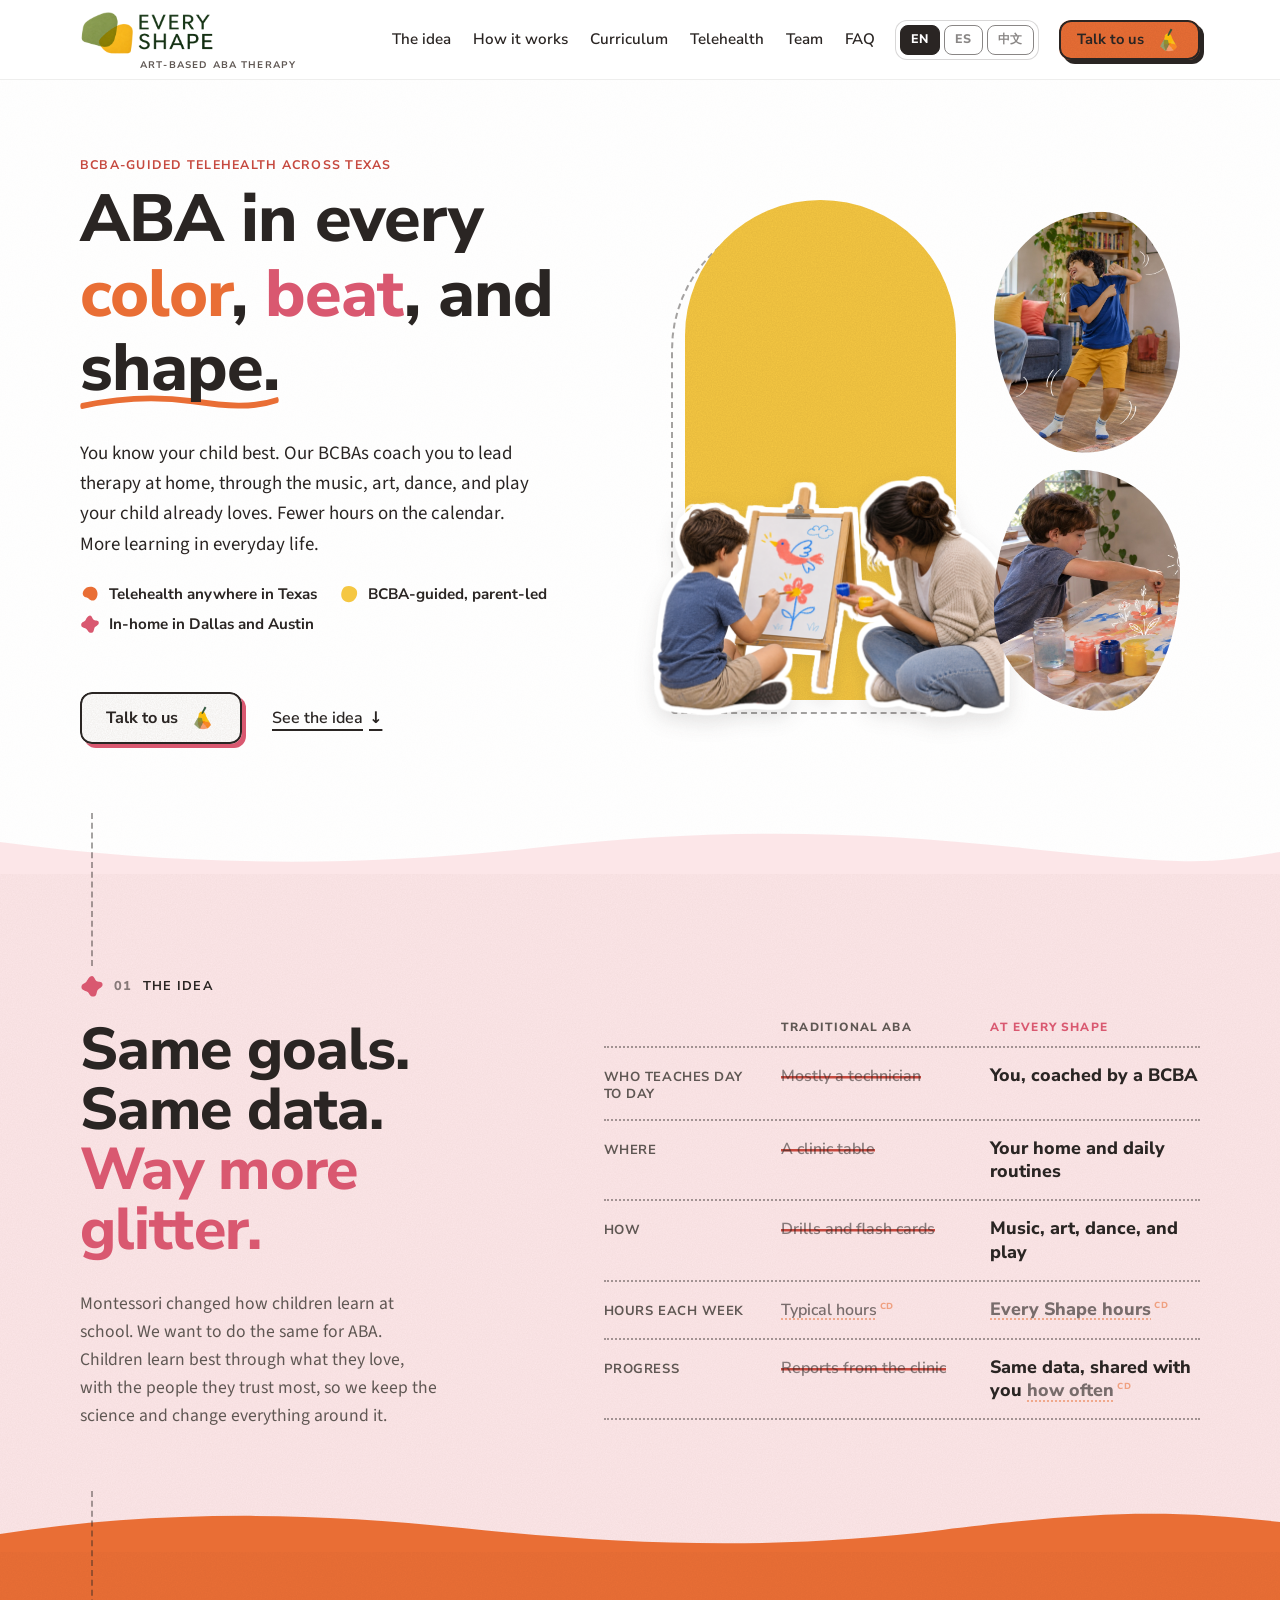
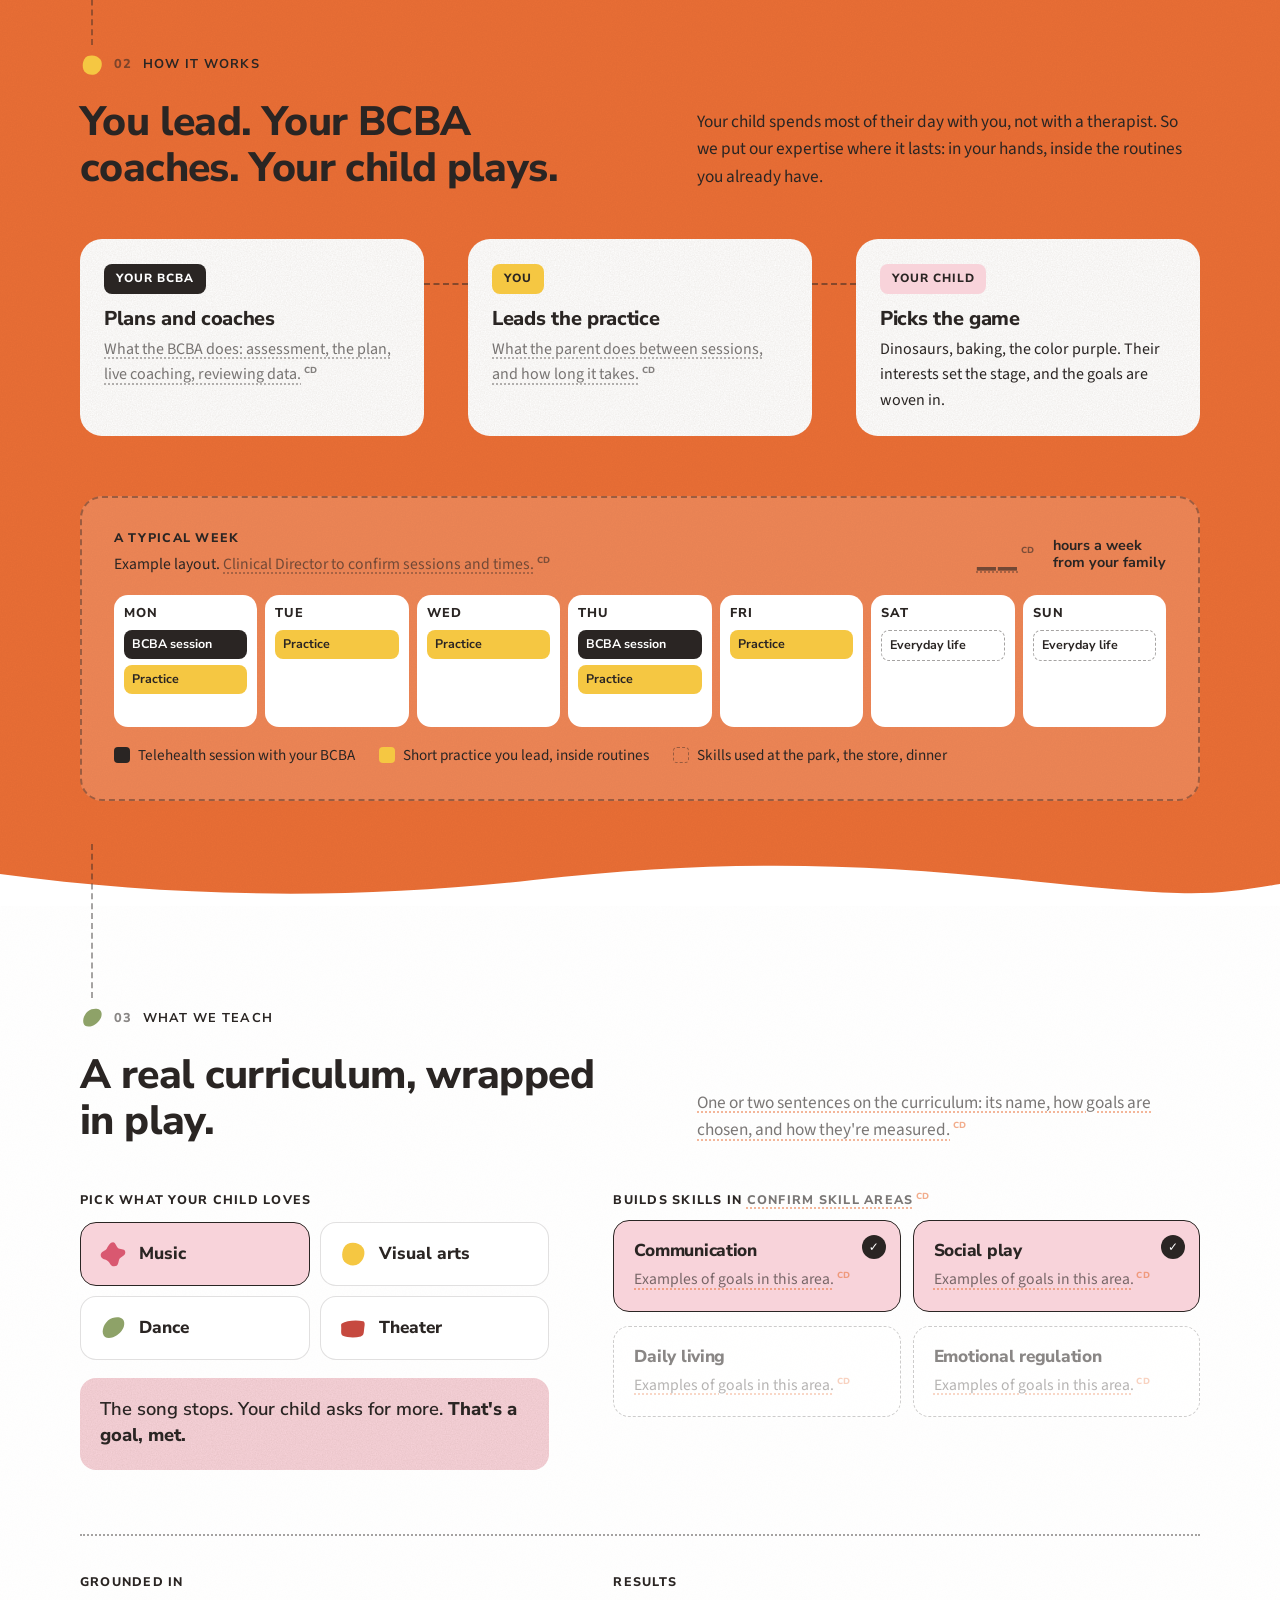
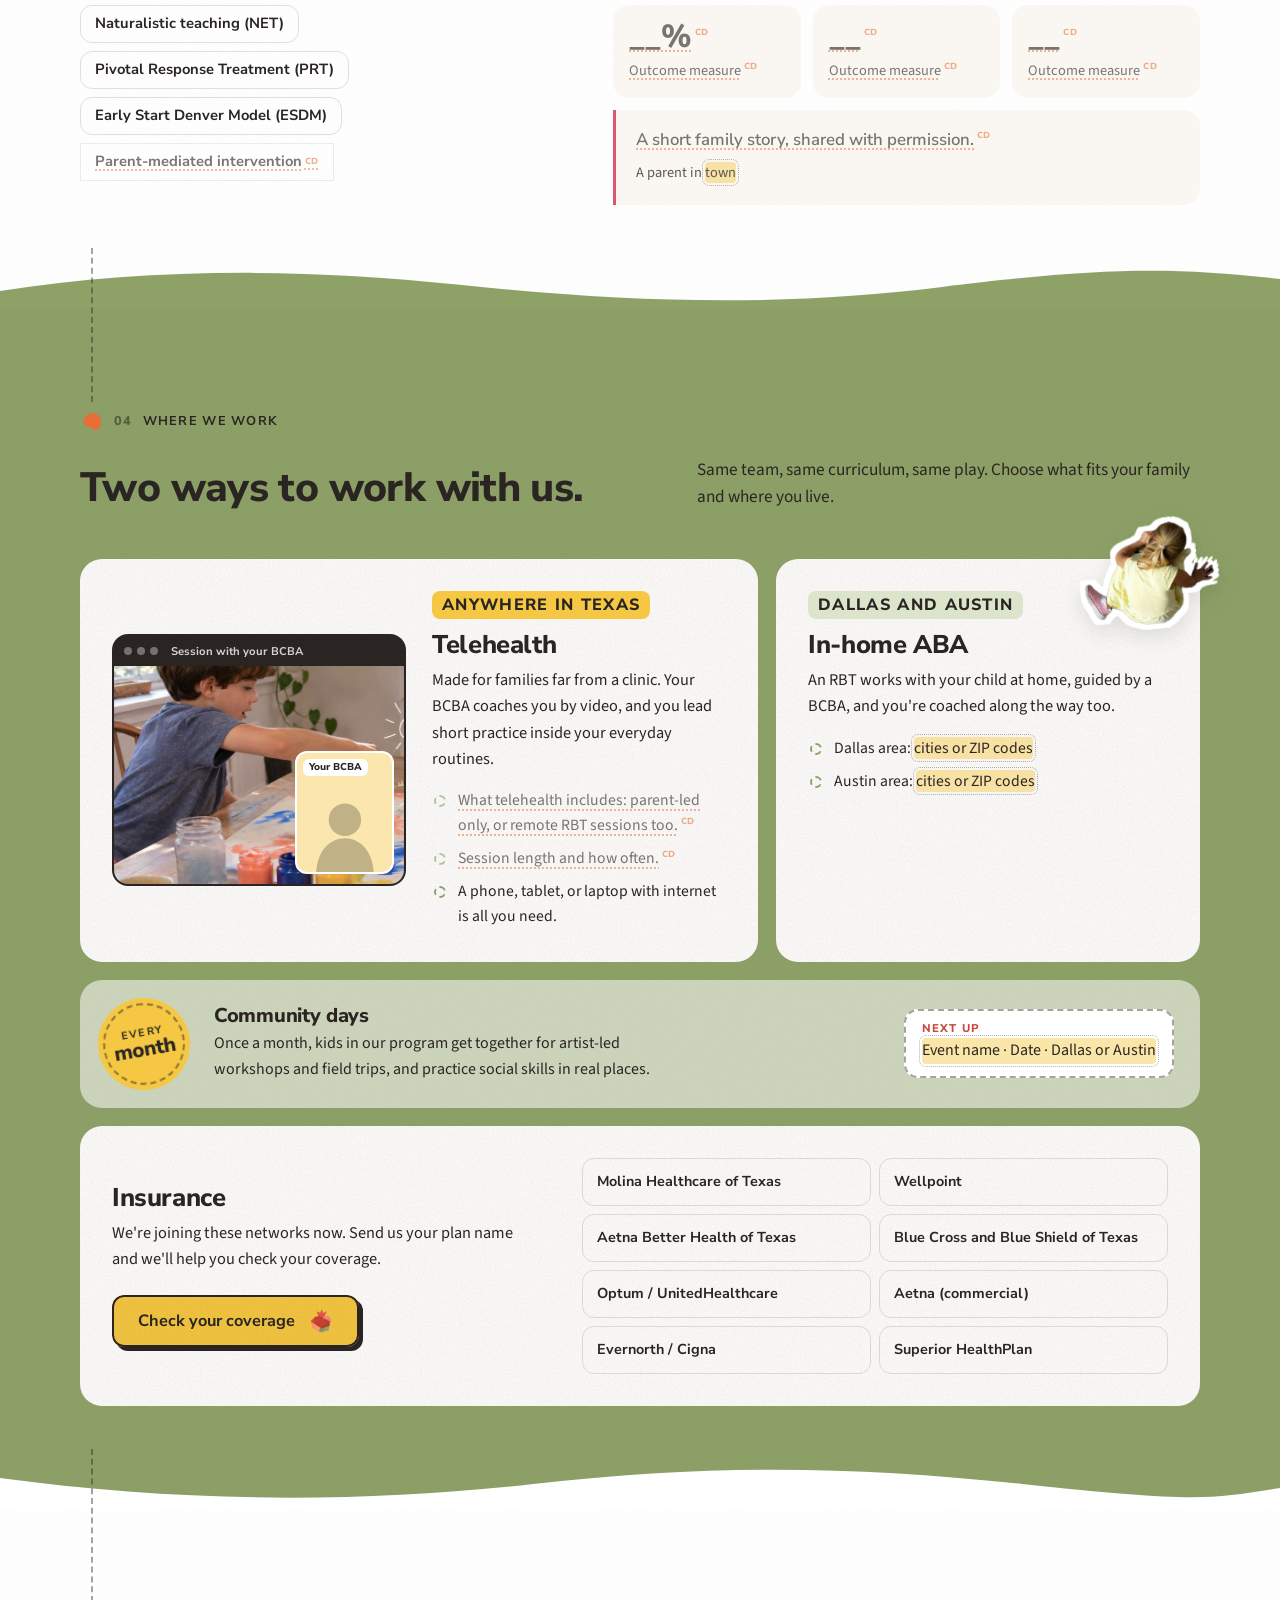
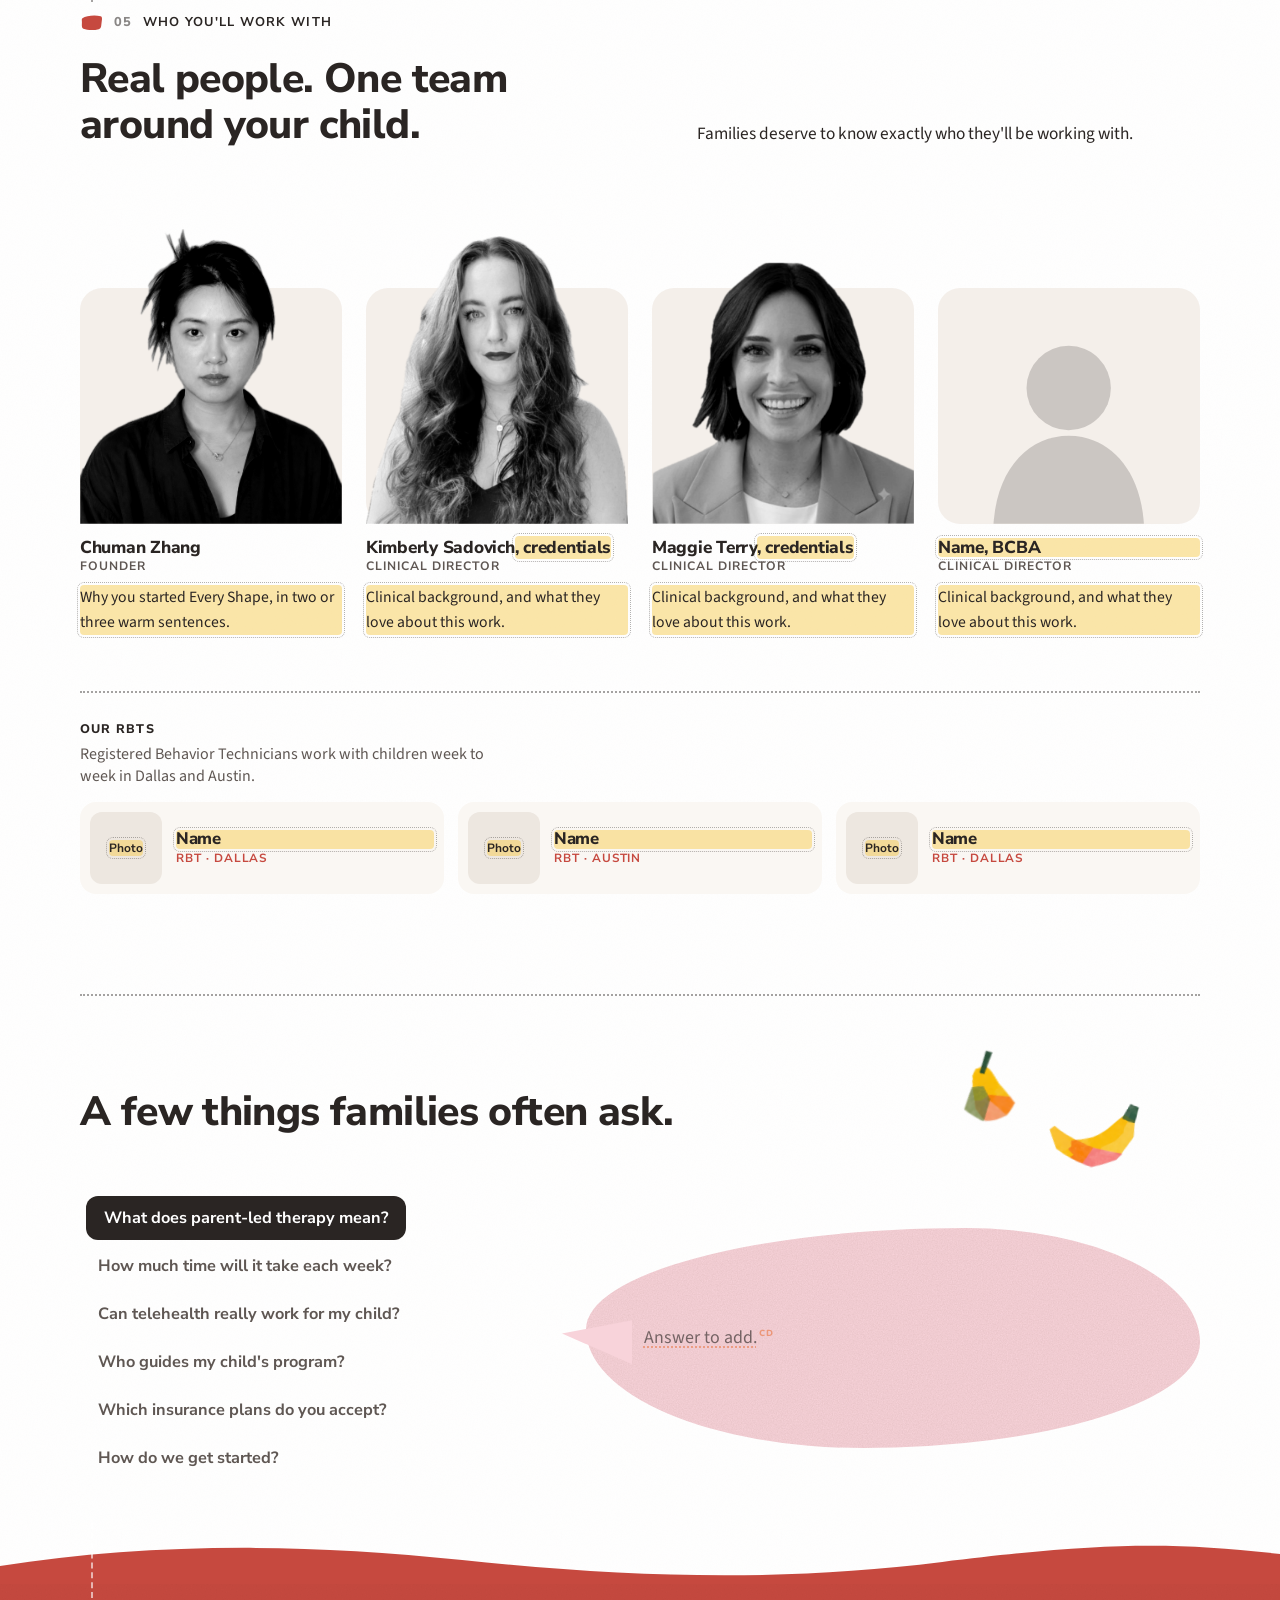
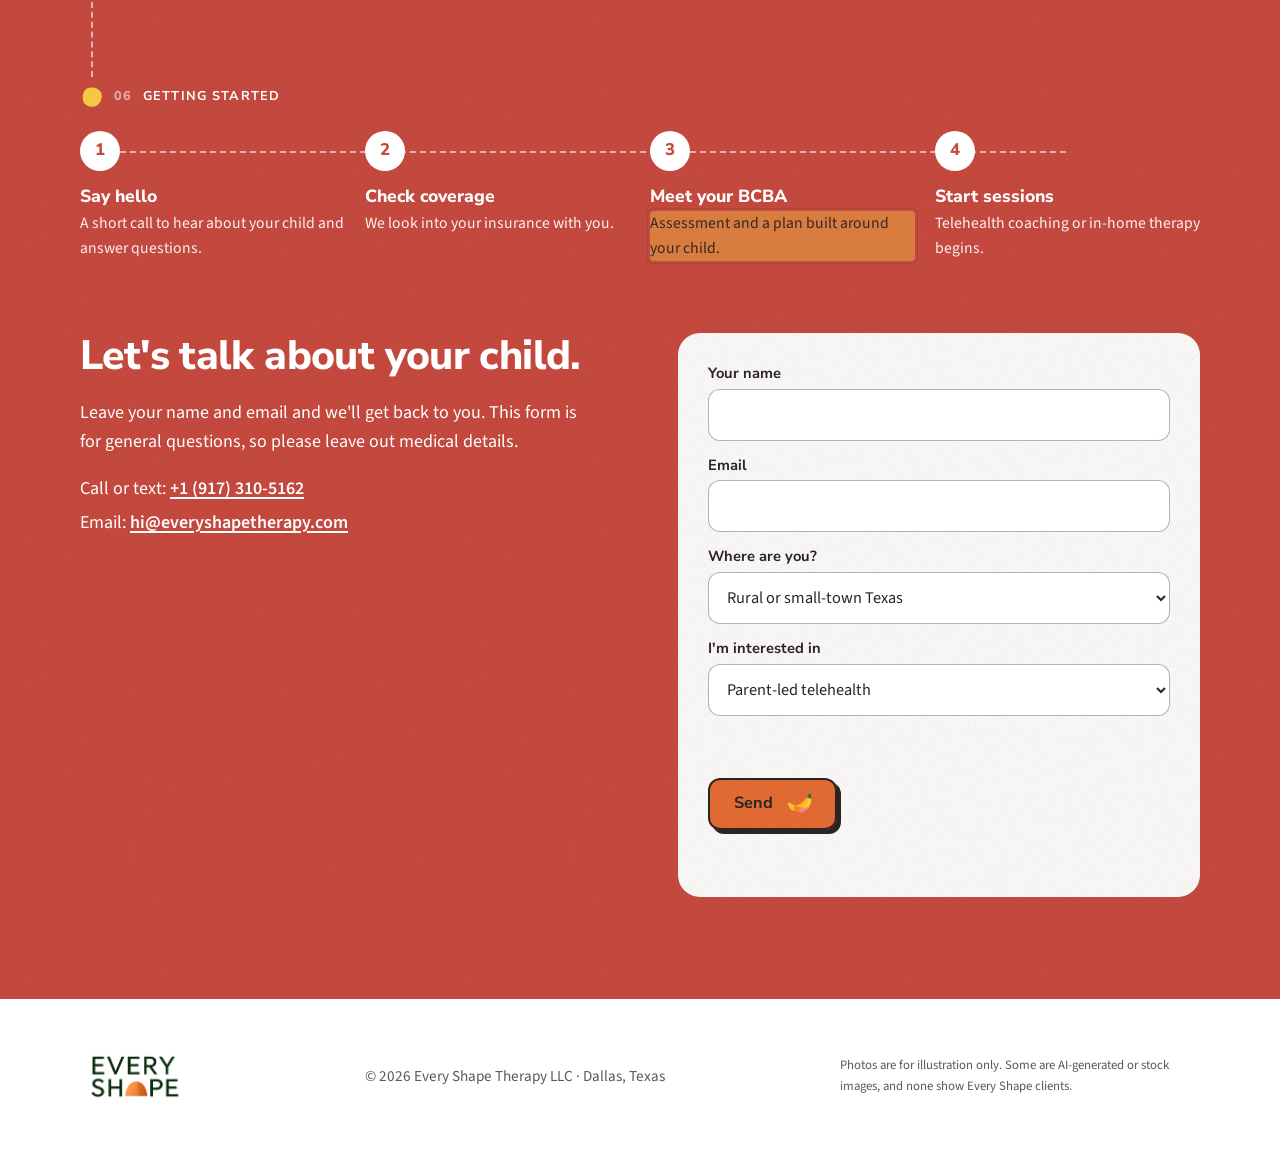
==== index.html @ 61e0f4dc "v1: cursor link and click states built from the brand shape Co-Authored-By: Claude Opus 5.5 <noreply" ====
<!doctype html>
<html lang="en">
<head>
  <meta charset="utf-8">
  <meta name="viewport" content="width=device-width, initial-scale=1">
  <title>Every Shape Therapy | Parent-led, BCBA-guided ABA across Texas</title>
  <meta name="description" content="Art-based ABA across Texas. BCBA-guided, parent-led telehealth for rural families, and in-home therapy in Dallas and Austin, taught through music, art, dance, and play.">
  <link rel="icon" type="image/png" href="assets/img/favicon-1.png">
  <link rel="preconnect" href="https://fonts.googleapis.com">
  <link rel="preconnect" href="https://fonts.gstatic.com" crossorigin>
  <link href="https://fonts.googleapis.com/css2?family=Nunito+Sans:opsz,wght@6..12,400;6..12,600;6..12,700;6..12,800&family=Source+Sans+3:wght@400;600&display=swap" rel="stylesheet">
  <link rel="stylesheet" href="assets/motion.css?v=7">
  <link rel="stylesheet" href="styles.css?v=40">
</head>
<body>

<!-- ============================================================
     HOW TO EDIT
     - Text: change the words between the tags. Keep the tags.
     - class="todo"      = yellow highlight: text you still need to write.
     - class="todo cd"   = clinical wording for the Clinical Director.
       It shows a small "CD" tag on the site. Replace the text and
       delete the class when the wording is final.
     - The page tells one story, top to bottom. Each section starts
       with a numbered "stop" joined to the last one by a dotted line.
     ============================================================ -->

<header class="site-header">
  <a class="brand" href="#top" aria-label="Every Shape Therapy home" data-i18n-label>
    <img src="assets/img/logo-primary-tight.png" alt="Every Shape" width="820" height="270">
    <span class="brand__tag">Art-based ABA Therapy</span>
  </a>
  <nav class="site-nav" aria-label="Main" data-i18n-label>
    <a href="#idea">The idea</a>
    <a href="#how">How it works</a>
    <a href="#curriculum">Curriculum</a>
    <a href="#services">Telehealth</a>
    <a href="#team">Team</a>
    <a href="#faq">FAQ</a>
  </nav>
  <div class="lang" role="group" aria-label="Language"><button type="button" data-lang="en" aria-pressed="true">EN</button><button type="button" data-lang="es" aria-pressed="false">ES</button><button type="button" data-lang="zh" aria-pressed="false" lang="zh-Hans">中文</button></div>
  <a class="paper-btn paper-btn--small" href="#contact" data-cta="fruit"><span>Talk to us</span></a>
</header>

<main id="top">

  <!-- ===== HERO (white) ===== -->
  <section class="sheet sheet--white hero">
    <div class="wrap hero__grid">
      <div class="hero__text">
        <p class="eyebrow">BCBA-guided telehealth across Texas</p>
        <h1>ABA in every <span class="c-orange">color</span>, <span class="c-pink">beat</span>, and <span class="hl">shape.</span></h1>
        <p class="lead">You know your child best. Our BCBAs coach you to lead therapy at home, through the music, art, dance, and play your child already loves. Fewer hours on the calendar. More learning in everyday life.</p>
        <ul class="badges">
          <li><img class="shp" src="assets/img/shapes/orange.svg?v=4" alt="" aria-hidden="true"><span>Telehealth anywhere in Texas</span></li>
          <li><img class="shp" src="assets/img/shapes/yellow.svg?v=4" alt="" aria-hidden="true"><span>BCBA-guided, parent-led</span></li>
          <li><img class="shp" src="assets/img/shapes/pink.svg?v=4" alt="" aria-hidden="true"><span>In-home in Dallas and Austin</span></li>
        </ul>
        <div class="btn-row">
          <a class="paper-btn" href="#contact" data-cta="wave"><span>Talk to us</span></a>
          <a class="text-btn" href="#idea"><span>See the idea</span> <span aria-hidden="true">↓</span></a>
        </div>
      </div>

      <div class="hero__photos">
        <figure class="frame frame--arch frame--pop">
          <img class="sticker hero__easel" src="assets/img/cutouts/easel-rbt.png" alt="A child painting at an easel while a therapist holds the paint pots">
        </figure>
        <figure class="frame frame--pill frame--blush">
          <img src="assets/img/photos/dance-home.jpg" alt="A child dancing in the living room">
        </figure>
        <figure class="frame frame--pill frame--orange">
          <img src="assets/img/photos/painting-table.jpg" alt="A child painting at the kitchen table">
        </figure>
        <span class="hero__dash" aria-hidden="true"></span>
      </div>
    </div>
  </section>

  <!-- ===== 01 THE IDEA (blush) ===== -->
  <section class="sheet sheet--blush" id="idea">
    <div class="wrap">
      <p class="stop" data-reveal><img class="shp" src="assets/img/shapes/pink.svg?v=4" alt="" aria-hidden="true"><b>01</b> The idea</p>
      <div class="idea">
        <div class="idea__text">
          <h2 class="glitter">Same goals.<br>Same data.<br><span>Way more glitter.</span></h2>
          <p class="idea__lead">Montessori changed how children learn at school. We want to do the same for ABA. Children learn best through what they love, with the people they trust most, so we keep the science and change everything around it.</p>
        </div>

        <div class="compare" role="table" aria-label="How Every Shape compares with traditional ABA" data-i18n-label>
          <div class="compare__head" role="row">
            <span role="columnheader"></span>
            <span role="columnheader">Traditional ABA</span>
            <span role="columnheader">At Every Shape</span>
          </div>
          <div class="compare__row" role="row" data-reveal>
            <span role="rowheader">Who teaches day to day</span>
            <s role="cell">Mostly a technician</s>
            <strong role="cell">You, coached by a BCBA</strong>
          </div>
          <div class="compare__row" role="row" data-reveal>
            <span role="rowheader">Where</span>
            <s role="cell">A clinic table</s>
            <strong role="cell">Your home and daily routines</strong>
          </div>
          <div class="compare__row" role="row" data-reveal>
            <span role="rowheader">How</span>
            <s role="cell">Drills and flash cards</s>
            <strong role="cell">Music, art, dance, and play</strong>
          </div>
          <div class="compare__row" role="row" data-reveal>
            <span role="rowheader">Hours each week</span>
            <s role="cell" class="todo cd">Typical hours</s>
            <strong role="cell" class="todo cd">Every Shape hours</strong>
          </div>
          <div class="compare__row" role="row" data-reveal>
            <span role="rowheader">Progress</span>
            <s role="cell">Reports from the clinic</s>
            <strong role="cell">Same data, shared with you <span class="todo cd">how often</span></strong>
          </div>
        </div>
      </div>
    </div>
  </section>

  <!-- ===== 02 HOW IT WORKS (orange) ===== -->
  <section class="sheet sheet--orange" id="how">
    <div class="wrap">
      <p class="stop" data-reveal><img class="shp" src="assets/img/shapes/yellow.svg?v=4" alt="" aria-hidden="true"><b>02</b> How it works</p>
      <div class="head2">
        <h2>You lead. Your BCBA coaches. Your child plays.</h2>
        <p>Your child spends most of their day with you, not with a therapist. So we put our expertise where it lasts: in your hands, inside the routines you already have.</p>
      </div>

      <ol class="roles">
        <li class="role" data-reveal="1">
          <span class="role__who">Your BCBA</span>
          <h3>Plans and coaches</h3>
          <p class="todo cd">What the BCBA does: assessment, the plan, live coaching, reviewing data.</p>
        </li>
        <li class="role" data-reveal="2">
          <span class="role__who">You</span>
          <h3>Leads the practice</h3>
          <p class="todo cd">What the parent does between sessions, and how long it takes.</p>
        </li>
        <li class="role" data-reveal="3">
          <span class="role__who">Your child</span>
          <h3>Picks the game</h3>
          <p>Dinosaurs, baking, the color purple. Their interests set the stage, and the goals are woven in.</p>
        </li>
      </ol>

      <div class="week" data-reveal>
        <div class="week__head">
          <div>
            <p class="sub">A typical week</p>
            <p class="week__note">Example layout. <span class="todo cd">Clinical Director to confirm sessions and times.</span></p>
          </div>
          <div class="week__hours">
            <span class="week__num todo cd">__</span>
            <span>hours a week<br>from your family</span>
          </div>
        </div>
        <div class="week__days">
          <div class="day"><b>Mon</b><span class="slot slot--bcba">BCBA session</span><span class="slot slot--you">Practice</span></div>
          <div class="day"><b>Tue</b><span class="slot slot--you">Practice</span></div>
          <div class="day"><b>Wed</b><span class="slot slot--you">Practice</span></div>
          <div class="day"><b>Thu</b><span class="slot slot--bcba">BCBA session</span><span class="slot slot--you">Practice</span></div>
          <div class="day"><b>Fri</b><span class="slot slot--you">Practice</span></div>
          <div class="day"><b>Sat</b><span class="slot slot--life">Everyday life</span></div>
          <div class="day"><b>Sun</b><span class="slot slot--life">Everyday life</span></div>
        </div>
        <ul class="week__key">
          <li><i class="slot--bcba"></i>Telehealth session with your BCBA</li>
          <li><i class="slot--you"></i>Short practice you lead, inside routines</li>
          <li><i class="slot--life"></i>Skills used at the park, the store, dinner</li>
        </ul>
      </div>
    </div>
  </section>

  <!-- ===== 03 CURRICULUM (white) ===== -->
  <section class="sheet sheet--white" id="curriculum">
    <div class="wrap">
      <p class="stop" data-reveal><img class="shp" src="assets/img/shapes/sage.svg?v=4" alt="" aria-hidden="true"><b>03</b> What we teach</p>
      <div class="head2">
        <h2>A real curriculum, wrapped in play.</h2>
        <p class="todo cd">One or two sentences on the curriculum: its name, how goals are chosen, and how they're measured.</p>
      </div>

      <div class="cur" data-ways>
        <div class="cur__ways">
          <p class="sub">Pick what your child loves</p>
          <div class="ways" role="tablist" aria-label="Ways in" data-i18n-label>
            <button class="way" role="tab" aria-selected="true" data-color="pink" data-skills="comm social">
              <img class="shp" src="assets/img/shapes/pink.svg?v=4" alt="" aria-hidden="true">Music
            </button>
            <button class="way" role="tab" aria-selected="false" data-color="yellow" data-skills="comm daily">
              <img class="shp" src="assets/img/shapes/yellow.svg?v=4" alt="" aria-hidden="true">Visual arts
            </button>
            <button class="way" role="tab" aria-selected="false" data-color="sage" data-skills="social reg">
              <img class="shp" src="assets/img/shapes/sage.svg?v=4" alt="" aria-hidden="true">Dance
            </button>
            <button class="way" role="tab" aria-selected="false" data-color="red" data-skills="comm social reg">
              <img class="shp" src="assets/img/shapes/red.svg?v=4" alt="" aria-hidden="true">Theater
            </button>
          </div>
          <div class="way__say" aria-live="polite">
            <p data-for="0">The song stops. Your child asks for more. <strong>That's a goal, met.</strong></p>
            <p data-for="1" hidden>Need the blue crayon? <strong>Ask for the blue crayon.</strong></p>
            <p data-for="2" hidden>Copy the move. <strong>Then teach it to us.</strong></p>
            <p data-for="3" hidden>The puppet is sad. <strong>What should we do?</strong></p>
          </div>
        </div>

        <div class="cur__skills">
          <p class="sub">Builds skills in <span class="todo cd">confirm skill areas</span></p>
          <ul class="skills">
            <li class="skill" data-skill="comm"><h3>Communication</h3><p class="todo cd">Examples of goals in this area.</p></li>
            <li class="skill" data-skill="social"><h3>Social play</h3><p class="todo cd">Examples of goals in this area.</p></li>
            <li class="skill" data-skill="daily"><h3>Daily living</h3><p class="todo cd">Examples of goals in this area.</p></li>
            <li class="skill" data-skill="reg"><h3>Emotional regulation</h3><p class="todo cd">Examples of goals in this area.</p></li>
          </ul>
        </div>
      </div>

      <div class="proof">
        <div class="proof__base">
          <p class="sub">Grounded in</p>
          <ul class="kw">
            <li>Naturalistic teaching (NET)</li>
            <li>Pivotal Response Treatment (PRT)</li>
            <li>Early Start Denver Model (ESDM)</li>
            <li class="todo cd">Parent-mediated intervention</li>
          </ul>
        </div>
        <div class="proof__results">
          <p class="sub">Results</p>
          <div class="stats">
            <div class="stat"><b class="todo cd">__%</b><span class="todo cd">Outcome measure</span></div>
            <div class="stat"><b class="todo cd">__</b><span class="todo cd">Outcome measure</span></div>
            <div class="stat"><b class="todo cd">__</b><span class="todo cd">Outcome measure</span></div>
          </div>
          <blockquote class="story"><p class="todo cd">A short family story, shared with permission.</p><cite>A parent in <span class="todo">town</span></cite></blockquote>
        </div>
      </div>
    </div>
  </section>

  <!-- ===== 04 TWO WAYS TO WORK WITH US (sage) ===== -->
  <section class="sheet sheet--sage" id="services">
    <div class="wrap">
      <p class="stop" data-reveal><img class="shp" src="assets/img/shapes/orange.svg?v=4" alt="" aria-hidden="true"><b>04</b> Where we work</p>
      <div class="head2">
        <h2>Two ways to work with us.</h2>
        <p>Same team, same curriculum, same play. Choose what fits your family and where you live.</p>
      </div>

      <div class="svc">
        <article class="svc__card svc__card--main" data-reveal="1">
          <div class="call" aria-hidden="true">
            <div class="call__bar"><i></i><i></i><i></i><span>Session with your BCBA</span></div>
            <div class="call__screen">
              <img src="assets/img/photos/painting-table.jpg" alt="">
              <div class="call__pip"><svg viewBox="0 0 200 220"><circle cx="100" cy="78" r="44"/><path d="M22 220c4-60 38-92 78-92s74 32 78 92z"/></svg><span>Your BCBA</span></div>
            </div>
          </div>
          <div class="svc__text">
            <p class="svc__tag">Anywhere in Texas</p>
            <h3>Telehealth</h3>
            <p>Made for families far from a clinic. Your BCBA coaches you by video, and you lead short practice inside your everyday routines.</p>
            <ul class="ticks">
              <li class="todo cd">What telehealth includes: parent-led only, or remote RBT sessions too.</li>
              <li class="todo cd">Session length and how often.</li>
              <li>A phone, tablet, or laptop with internet is all you need.</li>
            </ul>
          </div>
        </article>

        <article class="svc__card" data-reveal="2">
          <img class="sticker svc__kid" src="assets/img/cutouts/chalk-girl.png" alt="A little girl drawing with chalk on the pavement">
          <p class="svc__tag">Dallas and Austin</p>
          <h3>In-home ABA</h3>
          <p>An RBT works with your child at home, guided by a BCBA, and you're coached along the way too.</p>
          <ul class="ticks">
            <li>Dallas area: <span class="todo">cities or ZIP codes</span></li>
            <li>Austin area: <span class="todo">cities or ZIP codes</span></li>
          </ul>
        </article>
      </div>

      <div class="comm" data-reveal>
        <div class="stamp" aria-hidden="true"><span class="stamp__small">Every</span><span class="stamp__big">month</span></div>
        <div class="comm__text">
          <h3>Community days</h3>
          <p>Once a month, kids in our program get together for artist-led workshops and field trips, and practice social skills in real places.</p>
        </div>
        <p class="comm__next"><span>Next up</span><span class="todo">Event name · Date · Dallas or Austin</span></p>
      </div>

      <div class="ins" data-reveal>
        <div class="ins__text">
          <h3>Insurance</h3>
          <p>We're joining these networks now. Send us your plan name and we'll help you check your coverage.</p>
          <a class="paper-btn" href="#contact" data-cta="fruit" data-fruit="4"><span>Check your coverage</span></a>
        </div>
        <ul class="ins__list">
          <li>Molina Healthcare of Texas</li>
          <li>Wellpoint</li>
          <li>Aetna Better Health of Texas</li>
          <li>Blue Cross and Blue Shield of Texas</li>
          <li>Optum / UnitedHealthcare</li>
          <li>Aetna (commercial)</li>
          <li>Evernorth / Cigna</li>
          <li>Superior HealthPlan</li>
        </ul>
      </div>
    </div>
  </section>

  <!-- ===== 05 TEAM + FAQ (white) ===== -->
  <section class="sheet sheet--white" id="team">
    <div class="wrap">
      <p class="stop" data-reveal><img class="shp" src="assets/img/shapes/red.svg?v=4" alt="" aria-hidden="true"><b>05</b> Who you'll work with</p>
      <div class="head2">
        <h2>Real people. One team around your child.</h2>
        <p>Families deserve to know exactly who they'll be working with.</p>
      </div>

      <div class="founders">
        <article class="founder">
          <div class="founder__photo"><img class="cut" src="assets/img/team/cutout/chuman.png" alt="Chuman Zhang"></div>
          <h3>Chuman Zhang</h3>
          <p class="founder__role">Founder</p>
          <p class="founder__bio todo">Why you started Every Shape, in two or three warm sentences.</p>
        </article>
        <article class="founder">
          <div class="founder__photo"><img class="cut" src="assets/img/team/cutout/kimberly.png" alt="Kimberly Sadovich"></div>
          <h3>Kimberly Sadovich<span class="todo">, credentials</span></h3>
          <p class="founder__role">Clinical Director</p>
          <p class="founder__bio todo">Clinical background, and what they love about this work.</p>
        </article>
        <article class="founder">
          <div class="founder__photo"><img class="cut" src="assets/img/team/cutout/maggie.png" alt="Maggie Terry"></div>
          <h3>Maggie Terry<span class="todo">, credentials</span></h3>
          <p class="founder__role">Clinical Director</p>
          <p class="founder__bio todo">Clinical background, and what they love about this work.</p>
        </article>
        <article class="founder">
          <div class="founder__photo"><svg class="silhouette" viewBox="0 0 200 220" aria-hidden="true"><circle cx="100" cy="72" r="46"/><path d="M18 220c4-62 40-96 82-96s78 34 82 96z"/></svg></div>
          <h3 class="todo">Name, BCBA</h3>
          <p class="founder__role">Clinical Director</p>
          <p class="founder__bio todo">Clinical background, and what they love about this work.</p>
        </article>
      </div>

      <!-- RBTs: copy one <article class="rbt">…</article> block to add a person. -->
      <div class="rbts">
        <p class="sub">Our RBTs <span>Registered Behavior Technicians work with children week to week in Dallas and Austin.</span></p>
        <article class="rbt"><div class="rbt__photo"><span class="todo">Photo</span></div><div><h4 class="todo">Name</h4><p class="rbt__role">RBT · Dallas</p></div></article>
        <article class="rbt"><div class="rbt__photo"><span class="todo">Photo</span></div><div><h4 class="todo">Name</h4><p class="rbt__role">RBT · Austin</p></div></article>
        <article class="rbt"><div class="rbt__photo"><span class="todo">Photo</span></div><div><h4 class="todo">Name</h4><p class="rbt__role">RBT · Dallas</p></div></article>
      </div>

      <!-- FAQ: each question is a button; its answer is the panel with the same number. -->
      <div class="faq" id="faq">
        <div class="faq-head">
          <h2>A few things families often ask.</h2>
          <div class="faq-fruit" aria-hidden="true">
            <img class="faq-fruit__pear" src="assets/img/icon-1.png" alt="">
            <img class="faq-fruit__banana" src="assets/img/icon-3.png" alt="">
          </div>
        </div>
        <div class="faq-c">
          <div class="faq-c__list" role="tablist" aria-label="Frequently asked questions" data-i18n-label>
            <button class="faq-q" role="tab" id="q-1" aria-controls="a-1" aria-selected="true" data-color="pink">What does parent-led therapy mean?</button>
            <button class="faq-q" role="tab" id="q-2" aria-controls="a-2" aria-selected="false" data-color="yellow">How much time will it take each week?</button>
            <button class="faq-q" role="tab" id="q-3" aria-controls="a-3" aria-selected="false" data-color="orange">Can telehealth really work for my child?</button>
            <button class="faq-q" role="tab" id="q-4" aria-controls="a-4" aria-selected="false" data-color="sage">Who guides my child's program?</button>
            <button class="faq-q" role="tab" id="q-5" aria-controls="a-5" aria-selected="false" data-color="peach">Which insurance plans do you accept?</button>
            <button class="faq-q" role="tab" id="q-6" aria-controls="a-6" aria-selected="false" data-color="red">How do we get started?</button>
          </div>
          <div class="faq-c__bubble" data-color="pink">
            <div class="faq-a" role="tabpanel" id="a-1" aria-labelledby="q-1"><p class="todo cd">Answer to add.</p></div>
            <div class="faq-a" role="tabpanel" id="a-2" aria-labelledby="q-2" hidden><p class="todo cd">Answer to add.</p></div>
            <div class="faq-a" role="tabpanel" id="a-3" aria-labelledby="q-3" hidden><p class="todo cd">Answer to add.</p></div>
            <div class="faq-a" role="tabpanel" id="a-4" aria-labelledby="q-4" hidden><p class="todo cd">Answer to add.</p></div>
            <div class="faq-a" role="tabpanel" id="a-5" aria-labelledby="q-5" hidden><p class="todo">Answer to add.</p></div>
            <div class="faq-a" role="tabpanel" id="a-6" aria-labelledby="q-6" hidden><p>Reach out using the form below or give us a call. We'll talk through your questions and next steps, with no commitment.</p></div>
          </div>
        </div>
      </div>
    </div>
  </section>

  <!-- ===== 06 GET STARTED + CONTACT (red) ===== -->
  <section class="sheet sheet--red" id="contact">
    <div class="wrap">
      <p class="stop" data-reveal><img class="shp" src="assets/img/shapes/yellow.svg?v=4" alt="" aria-hidden="true"><b>06</b> Getting started</p>
      <ol class="start">
        <li data-reveal="1"><b>1</b><strong>Say hello</strong><span>A short call to hear about your child and answer questions.</span></li>
        <li data-reveal="2"><b>2</b><strong>Check coverage</strong><span>We look into your insurance with you.</span></li>
        <li data-reveal="3"><b>3</b><strong>Meet your BCBA</strong><span class="todo">Assessment and a plan built around your child.</span></li>
        <li data-reveal="4"><b>4</b><strong>Start sessions</strong><span>Telehealth coaching or in-home therapy begins.</span></li>
      </ol>
      <div class="split">
        <div>
          <h2>Let's talk about your child.</h2>
          <p>Leave your name and email and we'll get back to you. This form is for general questions, so please leave out medical details.</p>
          <p class="contact-line">Call or text: <a href="tel:+19173105162">+1 (917) 310-5162</a></p>
          <p class="contact-line">Email: <a href="mailto:hi@everyshapetherapy.com">hi@everyshapetherapy.com</a></p>
        </div>
        <form class="paper-form" id="contact-form">
          <label><span>Your name</span> <input type="text" name="name" autocomplete="name" required></label>
          <label><span>Email</span> <input type="email" name="email" autocomplete="email" required></label>
          <label><span>Where are you?</span> <select name="area">
              <option>Rural or small-town Texas</option>
              <option>Dallas area</option>
              <option>Austin area</option>
              <option>Elsewhere in Texas</option>
            </select></label>
          <label><span>I'm interested in</span> <select name="interest">
              <option>Parent-led telehealth</option>
              <option>In-home ABA</option>
              <option>Not sure yet</option>
              <option>Joining the team</option>
              <option>Something else</option>
            </select></label>
          <button class="paper-btn" type="submit" data-cta="paint" data-fruit="3"><span>Send</span></button>
          <p class="form-note" id="form-note" role="status"></p>
        </form>
      </div>
    </div>
  </section>

</main>

<footer class="site-footer">
  <div class="wrap footer__inner">
    <img src="assets/img/logo-secondary.png" alt="Every Shape" width="150" height="100">
    <p>© <span id="year">2026</span> Every Shape Therapy LLC · Dallas, Texas</p>
    <p class="disclaimer">Photos are for illustration only. Some are AI-generated or stock images, and none show Every Shape clients.</p>
  </div>
</footer>

<script src="assets/i18n-strings.js?v=8"></script>
<script src="assets/i18n.js?v=2"></script>
<script src="assets/motion.js?v=4"></script>
<script src="script.js?v=16"></script>
</body>
</html>
---- assets/motion.css ----
/* ============================================================
   EVERY SHAPE — shared motion styles (cursor, magnetic, reveal)
   ============================================================ */

/* custom cursor: a small orange dot plus a soft ring that trails it */
.has-es-cursor, .has-es-cursor a, .has-es-cursor button, .has-es-cursor summary,
.has-es-cursor label, .has-es-cursor select, .has-es-cursor [data-cursor] { cursor: none; }
.has-es-cursor input, .has-es-cursor textarea { cursor: text; }

.es-cursor { position: fixed; inset: 0 auto auto 0; z-index: 9999; pointer-events: none; }
.es-cursor__dot, .es-cursor__ring {
  position: fixed; left: 0; top: 0; pointer-events: none; will-change: transform;
}
.es-cursor__dot {
  width: 8px; height: 8px; margin: -4px 0 0 -4px; border-radius: 50%;
  background: #E96E35;
  transition: opacity .2s, width .2s, height .2s, margin .2s;
}
.es-cursor__ring {
  width: 36px; height: 36px; margin: -18px 0 0 -18px;
  display: grid; place-items: center;
}
.es-cursor__ring::before {
  content: ""; position: absolute; inset: 0; border-radius: 50%;
  border: 1.5px solid rgba(42, 37, 35, .45);
  transition: transform .3s cubic-bezier(.2,.8,.2,1), background-color .3s, border-color .3s;
}
.es-cursor__label {
  position: relative; font: 700 11px/1 "Nunito Sans", system-ui, sans-serif;
  letter-spacing: .08em; text-transform: uppercase; color: #2A2523;
  opacity: 0; transition: opacity .2s;
}
.es-cursor.is-hover .es-cursor__ring::before { transform: scale(1.6); background: rgba(233, 110, 53, .14); border-color: rgba(233, 110, 53, .6); }
.es-cursor.is-hover .es-cursor__dot { opacity: 0; }
.es-cursor.has-label .es-cursor__ring::before {
  transform: scale(2.3);
  background: rgba(255, 255, 255, .55); border-color: rgba(255, 255, 255, .7);
  -webkit-backdrop-filter: blur(8px); backdrop-filter: blur(8px);
}
.es-cursor.has-label .es-cursor__label { opacity: 1; }
.es-cursor.is-down .es-cursor__ring::before { transform: scale(.8); }
.es-cursor.is-text { opacity: 0; }
.es-cursor.is-hidden { opacity: 0; }

/* magnetic elements glide back smoothly */
[data-magnetic] { transition: translate .45s cubic-bezier(.2,.8,.2,1); }
[data-magnetic].is-magnetic { transition: translate .12s linear; }

/* reveal on scroll */
.es-reveal-ready [data-reveal] {
  opacity: 0; translate: 0 28px;
  transition: opacity .8s cubic-bezier(.2,.8,.2,1), translate .8s cubic-bezier(.2,.8,.2,1);
}
.es-reveal-ready [data-reveal].is-in { opacity: 1; translate: 0 0; }
.es-reveal-ready [data-reveal="2"] { transition-delay: .08s; }
.es-reveal-ready [data-reveal="3"] { transition-delay: .16s; }
.es-reveal-ready [data-reveal="4"] { transition-delay: .24s; }

@media (prefers-reduced-motion: reduce) {
  [data-magnetic] { transition: none; }
}

/* ---------- LANGUAGE SWITCHER ---------- */
.lang { display: inline-flex; align-items: center; gap: 2px; padding: 3px; border-radius: 999px; border: 1px solid rgba(42, 37, 35, .14); background: rgba(255, 255, 255, .6); }
.lang button {
  border: 0; background: none; cursor: pointer; padding: 6px 10px; border-radius: 999px;
  font: 800 .78rem/1 "Nunito Sans", system-ui, sans-serif; letter-spacing: .04em; color: inherit; opacity: .6;
  transition: background-color .25s, color .25s, opacity .25s;
}
.lang button:hover { opacity: 1; }
.lang button[aria-pressed="true"] { background: #2A2523; color: #fff; opacity: 1; }
.lang--dark { border-color: rgba(255, 255, 255, .14); background: rgba(255, 255, 255, .06); }
.lang--dark button[aria-pressed="true"] { background: #F4ECE4; color: #2A2523; }

/* Chinese: fall back to good system fonts for characters */
:lang(zh-Hans) body, :lang(zh-Hans) h1, :lang(zh-Hans) h2, :lang(zh-Hans) h3, :lang(zh-Hans) button {
  font-family: "Nunito Sans", "PingFang SC", "Hiragino Sans GB", "Noto Sans SC", "Microsoft YaHei", sans-serif;
  letter-spacing: 0;
}

/* ---------- PLAYFUL CTA BUTTONS ---------- */
.cta { overflow: visible; }
/* leave room above buttons whose doodle buddy pops up */
.btn-row:has(.cta-buddy), .btns:has(.cta-buddy) { margin-top: 58px; }
.paper-form .cta:has(.cta-buddy), .form .cta:has(.cta-buddy) { margin-top: 46px; }
.cta-eyes { position: relative; display: inline-flex; gap: 2px; margin-left: 8px; vertical-align: middle; }
.cta-eye {
  width: 17px; height: 17px; border-radius: 50%; background: #fff;
  box-shadow: inset 0 0 0 1.5px #2A2523;
  display: grid; place-items: center; transition: transform .12s;
}
.cta-eye i { width: 8px; height: 8px; border-radius: 50%; background: #2A2523; transition: transform .08s linear; }
.cta-eyes.is-blink .cta-eye { transform: scaleY(.1); }
.cta:hover .cta-eye { transform: scale(1.12); }

.cta-buddy {
  position: absolute; left: 50%; bottom: 62%; width: 96px; height: auto; z-index: -3;
  fill: none; stroke: #2A2523; stroke-width: 2.6; stroke-linecap: round; stroke-linejoin: round;
  transform: translate(-50%, 55%) scale(.7); opacity: 0;
  transition: transform .5s cubic-bezier(.3, 1.5, .5, 1), opacity .25s;
  pointer-events: none;
}
.cta-buddy .f { fill: #fff; }
.cta-buddy .d { fill: #2A2523; stroke: none; }
.cta:hover .cta-buddy, .cta:focus-visible .cta-buddy { transform: translate(-50%, 0) scale(1); opacity: 1; }
.cta-buddy__arm { transform-origin: 84px 64px; transform-box: view-box; }
.cta:hover .cta-buddy__arm { animation: buddyWave .6s ease-in-out .35s infinite alternate; }
@keyframes buddyWave { from { transform: rotate(-10deg); } to { transform: rotate(14deg); } }
.cta-buddy__x { stroke-dasharray: 40; stroke-dashoffset: 40; transition: stroke-dashoffset .5s .35s; }
.cta:hover .cta-buddy__x { stroke-dashoffset: 0; }

.cta-sparks {
  position: absolute; inset: -18px -26px; width: calc(100% + 52px); height: calc(100% + 36px);
  fill: none; stroke: #2A2523; stroke-width: 1.6; stroke-linejoin: round; pointer-events: none; z-index: -3;
}
.cta-sparks > * { stroke-dasharray: 60; stroke-dashoffset: 60; transition: stroke-dashoffset .6s cubic-bezier(.2,.8,.2,1); }
.cta-sparks > *:nth-child(2) { transition-delay: .06s; }
.cta-sparks > *:nth-child(3) { transition-delay: .12s; }
.cta-sparks > *:nth-child(4), .cta-sparks > *:nth-child(5) { transition-delay: .18s; }
.cta:hover .cta-sparks > * { stroke-dashoffset: 0; }

.cta-bit { position: fixed; z-index: 9998; width: 12px; height: 12px; pointer-events: none; }
.cta-bit--0 { border-radius: 50%; }
.cta-bit--1 { border-radius: 999px 999px 2px 2px; }
.cta-bit--2 { border-radius: 58% 42% 55% 45% / 48% 60% 40% 52%; width: 14px; }

@media (prefers-reduced-motion: reduce) {
  .cta-buddy, .cta-sparks > * { transition: none; }
}

/* ---------- white line doodles drawn over photos ---------- */
.doodle { position: absolute; pointer-events: none; fill: none; stroke: #fff; stroke-width: 3.2; stroke-linecap: round; stroke-linejoin: round; overflow: visible;
  filter: drop-shadow(0 1px 1px rgba(42, 37, 35, .25)); }
.doodle > * { stroke-dasharray: 220; stroke-dashoffset: 220; animation: doodleDraw 1.4s cubic-bezier(.2,.8,.2,1) forwards; }
.doodle > *:nth-child(2) { animation-delay: .15s; }
.doodle > *:nth-child(3), .doodle > *:nth-child(4), .doodle > *:nth-child(5) { animation-delay: .35s; }
.doodle > *:nth-child(6), .doodle > *:nth-child(7) { animation-delay: .5s; }
.doodle > *:nth-child(8), .doodle > *:nth-child(9) { animation-delay: .65s; }
@keyframes doodleDraw { to { stroke-dashoffset: 0; } }
@media (prefers-reduced-motion: reduce) { .doodle > * { animation: none; stroke-dashoffset: 0; } }

/* fruit on buttons: tilts and hops on hover */
.cta-fruit { width: 36px; height: 36px; object-fit: contain; margin: -10px -6px -10px 8px; vertical-align: middle; position: relative; transition: transform .35s cubic-bezier(.3, 1.6, .5, 1); }
.cta:hover .cta-fruit { transform: rotate(-16deg) translateY(-3px) scale(1.18); }
.cta:active .cta-fruit { transform: rotate(10deg) scale(.95); }
.paper-btn > span, .pill-btn > span { display: inline-flex; align-items: center; }
.lang button { white-space: nowrap; }

/* language toggle: outlined pills, same language as the buttons */
.lang { gap: 4px; padding: 0; border: 0; background: none; }
.lang button { border: 1.5px solid currentColor; opacity: .55; padding: 5px 10px; }
.lang button:hover { opacity: .9; }
.lang button[aria-pressed="true"] { opacity: 1; background: #2A2523; border-color: #2A2523; color: #fff; }
.lang--dark { background: none; }
.lang--dark button[aria-pressed="true"] { background: #F4ECE4; border-color: #F4ECE4; color: #2A2523; }
---- styles.css ----
/* ============================================================
   EVERY SHAPE THERAPY — styles
   One system for the whole page:
   - Sections are sheets of colored paper with a soft wavy top.
   - Four brand colors each belong to one art form
     (music = pink, visual arts = yellow, dance = sage, theater = red);
     orange is the action color.
   - A dotted line joins the numbered "stops" from section to section.
   - Two sizes for controls (40px small, 52px regular), one corner (12px).
   ============================================================ */

/* ---------- SECTION COLORS (change these to recolor the site) ---------- */
:root {
  --orange: #E96E35;
  --yellow: #F5C742;
  --pink:   #D95870;
  --red:    #C6493F;
  --sage:   #8EA268;
  --blush:  #FCE6E8;
  --white:  #FFFFFF;
  --ink:    #2A2523;
  --ink-soft: #5F5753;
  --dash:   rgba(42, 37, 35, .42);
  --line:   rgba(42, 37, 35, .14);

  /* soft tints of the brand colors */
  --t-pink: #F8D3DA;  --t-yellow: #FBE7AE;  --t-sage: #DCE4CC;  --t-red: #F1CBC6;  --t-orange: #F8D0BC;

  --ctl-sm: 40px; --ctl: 52px; --r-ctl: 12px; --r-card: 22px;

  --font-head: "Nunito Sans", "Avenir Next", Avenir, system-ui, sans-serif;
  --font-body: "Source Sans 3", system-ui, sans-serif;
  --ease: cubic-bezier(.2, .8, .2, 1);

  --grain: url("data:image/svg+xml,%3Csvg xmlns='http://www.w3.org/2000/svg' width='220' height='220'%3E%3Cfilter id='n'%3E%3CfeTurbulence type='fractalNoise' baseFrequency='.8' numOctaves='3' stitchTiles='stitch'/%3E%3CfeColorMatrix values='0 0 0 0 .25 0 0 0 0 .18 0 0 0 0 .12 0 0 0 .55 0'/%3E%3C/filter%3E%3Crect width='100%25' height='100%25' filter='url(%23n)'/%3E%3C/svg%3E");
  --grain-soft: url("data:image/svg+xml,%3Csvg xmlns='http://www.w3.org/2000/svg' width='220' height='220'%3E%3Cfilter id='n'%3E%3CfeTurbulence type='fractalNoise' baseFrequency='.8' numOctaves='3' stitchTiles='stitch'/%3E%3CfeColorMatrix values='0 0 0 0 .25 0 0 0 0 .18 0 0 0 0 .12 0 0 0 .14 0'/%3E%3C/filter%3E%3Crect width='100%25' height='100%25' filter='url(%23n)'/%3E%3C/svg%3E");
  --wave-a: url("data:image/svg+xml,%3Csvg xmlns='http://www.w3.org/2000/svg' viewBox='0 0 1440 48' preserveAspectRatio='none'%3E%3Cpath d='M0 30C160 8 330 6 520 24S880 46 1060 26 1320 6 1440 18V48H0Z'/%3E%3C/svg%3E");
  --wave-b: url("data:image/svg+xml,%3Csvg xmlns='http://www.w3.org/2000/svg' viewBox='0 0 1440 48' preserveAspectRatio='none'%3E%3Cpath d='M0 16C200 40 400 42 600 22S960 4 1150 22 1360 38 1440 26V48H0Z'/%3E%3C/svg%3E");
}

/* ---------- base ---------- */
*, *::before, *::after { box-sizing: border-box; }
html { scroll-behavior: smooth; scroll-padding-top: 80px; }
body {
  margin: 0; background: var(--white); color: var(--ink);
  font-family: var(--font-body); font-size: 1.125rem; line-height: 1.6;
  -webkit-font-smoothing: antialiased; overflow-x: hidden;
}
img { max-width: 100%; height: auto; display: block; }
h1, h2, h3, h4 { font-family: var(--font-head); line-height: 1.12; margin: 0 0 .5em; letter-spacing: -0.015em; }
h1 { font-size: clamp(2.5rem, 5.2vw, 4.2rem); font-weight: 800; }
h2 { font-size: clamp(1.8rem, 3.2vw, 2.7rem); font-weight: 800; }
h3 { font-size: 1.25rem; font-weight: 800; }
h4 { font-size: 1.05rem; font-weight: 800; margin-bottom: .15em; }
p { margin: 0 0 1em; max-width: 60ch; }
a { color: inherit; }
:focus-visible { outline: 3px solid var(--ink); outline-offset: 3px; }

.wrap { width: min(1120px, 100% - 40px); margin-inline: auto; position: relative; z-index: 1; }
.eyebrow { font: 700 .78rem/1.3 var(--font-head); letter-spacing: .1em; text-transform: uppercase; margin-bottom: .7em; color: var(--red); }
.sub { font: 800 .78rem/1.3 var(--font-head); letter-spacing: .1em; text-transform: uppercase; margin: 0 0 14px; }
.lead { font-size: 1.18rem; max-width: 50ch; }
.c-orange { color: var(--orange); }
.c-pink { color: var(--pink); }
.hl {
  background: url("data:image/svg+xml,%3Csvg xmlns='http://www.w3.org/2000/svg' viewBox='0 0 300 16' preserveAspectRatio='none'%3E%3Cpath d='M3 11C60 4 120 3 170 7S260 13 297 6' fill='none' stroke='%23E96E35' stroke-width='5' stroke-linecap='round'/%3E%3C/svg%3E") 0 92% / 100% .28em no-repeat;
  padding-bottom: .06em;
}

/* ---------- placeholders ---------- */
.todo { background: rgba(245, 199, 66, .45); outline: 1px dotted rgba(42, 37, 35, .35); outline-offset: 2px; border-radius: 4px; }
/* clinical wording for the Clinical Director: looks like normal text,
   marked only by a soft dotted underline and a tiny "CD" note,
   so swapping in the real words won't change the layout */
.todo.cd { background: none; outline: none; border-radius: 0; color: inherit; opacity: .62;
  text-decoration: underline dotted rgba(233, 110, 53, .8); text-decoration-thickness: 1.5px; text-underline-offset: 4px; }
.todo.cd::after { content: "CD"; margin-left: .3em; vertical-align: super; font: 800 .55rem/1 var(--font-head); letter-spacing: .06em; color: var(--orange); opacity: .9; text-decoration: none; display: inline-block; }
.sheet--orange .todo.cd { text-decoration-color: rgba(42, 37, 35, .55); }
.sheet--orange .todo.cd::after { color: var(--ink); }

/* ---------- header ---------- */
.site-header {
  display: flex; align-items: center; gap: 20px;
  padding: 10px max(20px, calc((100% - 1120px) / 2));
  background: rgba(255, 255, 255, .94); backdrop-filter: blur(8px);
  position: sticky; top: 0; z-index: 20;
  border-bottom: 1px solid rgba(42, 37, 35, .08);
}
.brand { display: flex; flex-direction: column; text-decoration: none; }
.brand img { width: 136px; mix-blend-mode: multiply; }
.brand__tag { margin: 5px 0 0 60px; font: 700 .6rem/1 var(--font-head); letter-spacing: .12em; text-transform: uppercase; color: var(--ink-soft); white-space: nowrap; }
.site-nav { display: flex; gap: 22px; margin-left: auto; font: 600 .95rem var(--font-head); }
.site-nav a { text-decoration: none; padding: 4px 0; border-bottom: 2px solid transparent; transition: border-color .2s; white-space: nowrap; }
.site-nav a:hover, .site-nav a.is-here { border-color: var(--orange); }
/* language toggle matches the small button: same height, same corners */
.lang { height: var(--ctl-sm); padding: 4px; border-radius: var(--r-ctl); border: 1.5px solid rgba(42, 37, 35, .18); background: #fff; }
.lang button { height: 100%; padding: 0 10px; border-radius: 8px; }

/* ---------- SHEETS: each section is a sheet of colored paper ---------- */
.sheet { --bg: var(--white); position: relative; background: var(--bg); padding: clamp(64px, 8vw, 110px) 0; isolation: isolate; }
.sheet::before {
  content: ""; position: absolute; left: 0; right: 0; top: -46px; height: 48px; background: var(--bg);
  -webkit-mask: var(--wave-a) 0 0 / 100% 100% no-repeat; mask: var(--wave-a) 0 0 / 100% 100% no-repeat;
}
.sheet:nth-of-type(even)::before { -webkit-mask-image: var(--wave-b); mask-image: var(--wave-b); }
.sheet:first-child::before { display: none; }
.sheet::after { content: ""; position: absolute; inset: 0; z-index: -1; background-image: var(--grain); opacity: .12; mix-blend-mode: multiply; pointer-events: none; }
.sheet--white::after { opacity: .04; }
.sheet--orange { --bg: var(--orange); }
.sheet--blush  { --bg: var(--blush); }
.sheet--sage   { --bg: var(--sage); }
.sheet--red    { --bg: var(--red); color: #fff; }

/* ---------- THE ROUTE: numbered stops joined by one dotted line ---------- */
.stop {
  position: relative; display: inline-flex; align-items: center; gap: 10px;
  margin: 0 0 22px; font: 700 .8rem/1 var(--font-head); letter-spacing: .1em; text-transform: uppercase;
}
.stop .shp { width: 24px; height: 24px; transition: transform .6s var(--ease) .3s; }
.stop b { font-weight: 800; opacity: .55; }
.stop::before {                   /* the dotted line coming down from the section above */
  content: ""; position: absolute; left: 11px; bottom: calc(100% + 8px);
  height: clamp(110px, 12vw, 170px); border-left: 2px dashed var(--dash);
  transform-origin: top; transition: transform 1s var(--ease);
}
.sheet--red .stop::before { border-color: rgba(255, 255, 255, .6); }
.es-reveal-ready .stop:not(.is-in)::before { transform: scaleY(0); }
.es-reveal-ready .stop:not(.is-in) .shp { transform: scale(.3) rotate(-40deg); }
.es-reveal-ready .stop[data-reveal] { opacity: 1; translate: none; }

/* a section heading: title on the left, short intro on the right */
.head2 { display: grid; grid-template-columns: minmax(0, 1.1fr) minmax(0, 1fr); gap: 16px clamp(28px, 5vw, 72px); align-items: end; margin-bottom: clamp(32px, 4vw, 48px); }
.head2 h2 { margin: 0; }
.head2 p { margin: 0; font-size: 1.08rem; }

/* ---------- PAPER BUTTONS ---------- */
.paper-btn {
  --front: #fff; --back: var(--pink); --text: var(--ink);
  position: relative; isolation: isolate;
  display: inline-flex; align-items: center; justify-content: center;
  height: var(--ctl); padding: 0 26px;
  border: 0; background: none; cursor: pointer; white-space: nowrap;
  font: 700 1.02rem/1 var(--font-head); color: var(--text); text-decoration: none;
}
.paper-btn::before, .paper-btn::after { content: ""; position: absolute; inset: 0; border-radius: var(--r-ctl); transition: transform .25s var(--ease); }
.paper-btn::before { z-index: -2; background: var(--back); transform: translate(4px, 4px); }
.paper-btn::after { z-index: -1; background: var(--grain-soft), var(--front); background-blend-mode: multiply; box-shadow: inset 0 0 0 2px var(--ink); }
.paper-btn:hover::after { transform: translate(-2px, -2px); }
.paper-btn:hover::before { transform: translate(6px, 6px); }
.paper-btn:active::after { transform: translate(2px, 2px); }
.paper-btn span { position: relative; }
.paper-btn--small { height: var(--ctl-sm); padding: 0 18px; font-size: .92rem; }
.site-header .paper-btn { --front: var(--orange); --back: var(--ink); }
.sheet--sage .paper-btn { --front: var(--yellow); --back: var(--ink); }
.sheet--red .paper-btn { --front: #fff; --back: var(--yellow); }
.text-btn { display: inline-flex; align-items: center; gap: 6px; font: 600 1rem/1 var(--font-head); color: var(--ink); text-decoration: underline; text-underline-offset: 6px; text-decoration-thickness: 1.5px; }
.text-btn span[aria-hidden] { transition: transform .3s var(--ease); }
.text-btn:hover span[aria-hidden] { transform: translateY(3px); }
.btn-row { display: flex; flex-wrap: wrap; align-items: center; gap: 16px 30px; margin-top: 30px; }

.sticker { filter: drop-shadow(5px 0 0 #fff) drop-shadow(-5px 0 0 #fff) drop-shadow(0 5px 0 #fff) drop-shadow(0 -5px 0 #fff) drop-shadow(0 8px 10px rgba(42, 37, 35, .12)); }
.shp { display: block; flex: none; width: 22px; height: 22px; }

/* ---------- HERO ---------- */
.hero { padding-top: clamp(40px, 6vw, 80px); padding-bottom: clamp(90px, 10vw, 140px); }
.hero__grid { display: grid; grid-template-columns: 1.05fr 1fr; gap: clamp(32px, 5vw, 64px); align-items: center; }
.hero__text { position: relative; z-index: 2; }
.badges { list-style: none; padding: 0; margin: 24px 0 0; display: flex; flex-wrap: wrap; gap: 10px 22px; }
.badges li { display: flex; align-items: center; gap: 9px; font: 700 .95rem/1.2 var(--font-head); }
.badges .shp { width: 20px; height: 20px; }
.hero__photos { position: relative; display: grid; grid-template-columns: 1.2fr 1fr; grid-template-rows: 1fr 1fr; gap: 18px; height: clamp(360px, 40vw, 500px); }
.frame { margin: 0; position: relative; overflow: hidden; }
.frame img { width: 100%; height: 100%; object-fit: cover; }
.frame--arch { grid-row: 1 / 3; grid-column: 1; border-radius: 999px 999px 28px 28px; }
.frame--pop { overflow: visible; }
.frame--pop::before { content: ""; position: absolute; inset: 0; background: var(--grain-soft), var(--yellow); background-blend-mode: multiply; border-radius: inherit; animation: breathe 7s ease-in-out infinite; }
.frame--pop img.hero__easel { position: absolute; left: 54%; bottom: -1%; transform: translateX(-50%); width: 128%; height: auto; max-width: none; object-fit: contain; }
.frame--pill { width: 82%; justify-self: center; border-radius: 58% 42% 52% 48% / 44% 56% 44% 56%; }
.frame--pill + .frame--pill { border-radius: 44% 56% 40% 60% / 56% 44% 58% 42%; }
.frame--blush { background: #F6C9CF; }
.frame--orange { background: var(--orange); }
.hero__dash { grid-row: 1 / 3; grid-column: 1; border: 2px dashed var(--dash); border-radius: 999px 999px 28px 28px; transform: translate(-14px, 14px); z-index: -1; }
@keyframes breathe { 50% { transform: scale(1.015) rotate(-.4deg); } }

/* ---------- 01 THE IDEA ---------- */
.idea { display: grid; grid-template-columns: minmax(0, .9fr) minmax(0, 1.2fr); gap: 32px clamp(32px, 6vw, 88px); align-items: start; }
.glitter { font-size: clamp(2.3rem, 4.6vw, 3.7rem); line-height: 1.02; }
.glitter span { color: var(--pink); }
.idea__lead { font-size: 1.1rem; color: var(--ink-soft); max-width: 40ch; margin-top: 20px; }
.compare { font-family: var(--font-head); }
.compare__head, .compare__row { display: grid; grid-template-columns: 1fr 1.2fr 1.3fr; gap: 16px; align-items: baseline; }
.compare__head { padding-bottom: 10px; font: 800 .74rem/1.3 var(--font-head); letter-spacing: .1em; text-transform: uppercase; color: var(--ink-soft); }
.compare__head span:last-child { color: var(--pink); }
.compare__row { padding: 16px 0; border-top: 2px dotted var(--dash); }
.compare__row:last-child { border-bottom: 2px dotted var(--dash); }
.compare__row > span { font: 700 .82rem/1.3 var(--font-head); letter-spacing: .04em; text-transform: uppercase; color: var(--ink-soft); }
.compare s { justify-self: start; text-decoration: none; color: rgba(42, 37, 35, .55); font-weight: 600; font-size: 1rem; line-height: 1.5; }
.compare s:not(.todo) {           /* red cross-out that draws in, on every line of the text */
  background: linear-gradient(var(--red), var(--red)) 0 56% / 100% 2.5px no-repeat;
  -webkit-box-decoration-break: clone; box-decoration-break: clone;
  transition: background-size .8s var(--ease) .25s;
}
.es-reveal-ready .compare__row:not(.is-in) s:not(.todo) { background-size: 0 2.5px; }
.compare strong { font-weight: 800; font-size: 1.12rem; line-height: 1.3; }

/* ---------- 02 HOW IT WORKS ---------- */
#how .stop, #how .sub { color: var(--ink); }
.roles { list-style: none; padding: 0; margin: 0 0 clamp(40px, 5vw, 60px); display: grid; grid-template-columns: repeat(3, minmax(0, 1fr)); gap: 44px; counter-reset: r; }
.role { position: relative; padding: 24px 24px 22px; border-radius: var(--r-card); background: var(--grain-soft), #fff; background-blend-mode: multiply; }
.role + .role::before {           /* dotted link between the three roles */
  content: ""; position: absolute; right: 100%; top: 44px; width: 44px; border-top: 2px dashed rgba(42, 37, 35, .5);
}
.role__who { display: inline-flex; align-items: center; height: 30px; padding: 0 12px; margin-bottom: 14px; border-radius: 8px; background: var(--ink); color: #fff; font: 800 .74rem/1 var(--font-head); letter-spacing: .08em; text-transform: uppercase; }
.role:nth-child(2) .role__who { background: var(--yellow); color: var(--ink); }
.role:nth-child(3) .role__who { background: var(--t-pink); color: var(--ink); }
.role h3 { margin-bottom: .35em; }
.role p { margin: 0; font-size: 1rem; }

.week { padding: clamp(22px, 3vw, 32px); border-radius: var(--r-card); background: rgba(255, 255, 255, .16); border: 2px dashed rgba(42, 37, 35, .4); }
.week__head { display: flex; justify-content: space-between; align-items: flex-end; gap: 20px; margin-bottom: 18px; }
.week__head .sub { margin-bottom: 6px; }
.week__note { margin: 0; font-size: .98rem; }
.week__hours { display: flex; align-items: center; gap: 12px; font: 700 .9rem/1.2 var(--font-head); }
.week__num { font: 800 2.6rem/1 var(--font-head); padding: 2px 6px; }
.week__days { display: grid; grid-template-columns: repeat(7, minmax(0, 1fr)); gap: 8px; }
.day { display: flex; flex-direction: column; gap: 6px; min-height: 132px; padding: 12px 10px; border-radius: 14px; background: #fff; }
.day b { font: 800 .8rem/1 var(--font-head); letter-spacing: .08em; text-transform: uppercase; margin-bottom: 4px; }
.slot { display: block; padding: 7px 8px; border-radius: 8px; font: 700 .78rem/1.2 var(--font-head); }
.slot--bcba { background: var(--ink); color: #fff; }
.slot--you { background: var(--yellow); }
.slot--life { background: transparent; border: 1.5px dashed var(--dash); }
.week__key { list-style: none; padding: 0; margin: 16px 0 0; display: flex; flex-wrap: wrap; gap: 8px 24px; font-size: .95rem; }
.week__key li { display: flex; align-items: center; gap: 8px; }
.week__key i { width: 16px; height: 16px; border-radius: 4px; flex: none; }
.week__key .slot--bcba { background: var(--ink); }

/* ---------- 03 CURRICULUM: pick an interest, see the skills it builds ---------- */
.cur { display: grid; grid-template-columns: minmax(0, 1fr) minmax(0, 1.25fr); gap: clamp(28px, 5vw, 64px); align-items: start; }
.ways { display: grid; grid-template-columns: 1fr 1fr; gap: 10px; }
.way {
  --c: var(--pink); --t: var(--t-pink);
  display: flex; align-items: center; gap: 12px; height: 64px; padding: 0 18px;
  border-radius: 16px; border: 1.5px solid var(--line); background: #fff; cursor: pointer;
  font: 800 1.08rem/1 var(--font-head); color: var(--ink); text-align: left;
  transition: background .3s, border-color .3s, transform .3s var(--ease);
}
.way .shp { width: 28px; height: 28px; transition: transform .5s var(--ease); }
.way:hover { transform: translateY(-2px); }
.way:hover .shp { transform: rotate(-14deg) scale(1.08); }
.way[data-color="yellow"] { --c: var(--yellow); --t: var(--t-yellow); }
.way[data-color="sage"]   { --c: var(--sage);   --t: var(--t-sage); }
.way[data-color="red"]    { --c: var(--red);    --t: var(--t-red); }
.way[aria-selected="true"] { background: var(--t); border-color: var(--ink); }
.way__say { margin-top: 18px; min-height: 92px; padding: 18px 20px; border-radius: 16px; background: var(--grain-soft), var(--blush); background-blend-mode: multiply; transition: background-color .3s; }
.way__say p { margin: 0; font: 600 1.15rem/1.4 var(--font-head); }
.way__say strong { font-weight: 800; }
.skills { list-style: none; padding: 0; margin: 0; display: grid; grid-template-columns: 1fr 1fr; gap: 12px; }
.skill { position: relative; padding: 20px 20px 18px; border-radius: 16px; border: 1.5px dashed var(--dash); background: #fff; transition: background .35s, border-color .35s, transform .35s var(--ease), opacity .35s; }
.skill h3 { font-size: 1.08rem; margin-bottom: .4em; }
.skill p { margin: 0; font-size: .98rem; }
.skill::after {                   /* little check that pops in when the skill lights up */
  content: "✓"; position: absolute; right: 14px; top: 14px; width: 24px; height: 24px; border-radius: 50%;
  display: grid; place-items: center; background: var(--ink); color: #fff; font: 800 .75rem/1 var(--font-head);
  transform: scale(0); transition: transform .35s var(--ease);
}
.skill.is-on { border-style: solid; border-color: var(--ink); background: var(--t, var(--t-pink)); transform: translateY(-2px); }
.skill.is-on::after { transform: scale(1); }
.cur.has-pick .skill:not(.is-on) { opacity: .55; }

.proof { display: grid; grid-template-columns: minmax(0, 1fr) minmax(0, 1.25fr); gap: clamp(28px, 5vw, 64px); margin-top: clamp(44px, 5vw, 64px); padding-top: clamp(28px, 3vw, 40px); border-top: 2px dotted var(--dash); }
.kw { list-style: none; padding: 0; margin: 0; display: flex; flex-wrap: wrap; gap: 8px; }
.kw li { display: inline-flex; align-items: center; min-height: 38px; padding: 6px 14px; border-radius: var(--r-ctl); border: 1.5px solid var(--line); font: 700 .92rem/1.2 var(--font-head); }
.stats { display: grid; grid-template-columns: repeat(3, minmax(0, 1fr)); gap: 12px; }
.stat { display: grid; gap: 6px; padding: 16px; border-radius: 16px; background: #FAF7F3; }
.stat b { font: 800 2rem/1 var(--font-head); justify-self: start; }
.stat span { font-size: .9rem; justify-self: start; }
.story { margin: 12px 0 0; padding: 18px 20px; border-left: 3px solid var(--pink); background: #FAF7F3; border-radius: 0 16px 16px 0; }
.story p { margin: 0 0 6px; font: 600 1.05rem/1.45 var(--font-head); }
.story cite { font-style: normal; font-size: .9rem; color: var(--ink-soft); }

/* ---------- 04 SERVICES ---------- */
#services .stop, #services .sub { color: var(--ink); }
.svc { display: grid; grid-template-columns: minmax(0, 1.6fr) minmax(0, 1fr); gap: 18px; align-items: stretch; }
.svc__card { position: relative; padding: clamp(22px, 3vw, 32px); border-radius: var(--r-card); background: var(--grain-soft), #fff; background-blend-mode: multiply; }
.svc__card--main { display: grid; grid-template-columns: minmax(0, 1fr) minmax(0, 1fr); gap: 26px; align-items: center; }
.svc__tag { display: inline-flex; align-items: center; height: 28px; padding: 0 10px; margin-bottom: 12px; border-radius: 8px; background: var(--t-sage); font: 800 .72rem/1 var(--font-head); letter-spacing: .08em; text-transform: uppercase; }
.svc__card--main .svc__tag { background: var(--yellow); }
.svc__card h3 { font-size: 1.6rem; margin-bottom: .3em; }
.svc__card p { font-size: 1.02rem; }
.svc__kid { position: absolute; right: -14px; top: -70px; width: 130px; transform: rotate(-5deg); }
.ticks { list-style: none; padding: 0; margin: 0; display: grid; gap: 8px; font-size: .98rem; }
.ticks li { position: relative; padding-left: 26px; }
.ticks li::before { content: ""; position: absolute; left: 2px; top: .45em; width: 12px; height: 12px; border-radius: 50%; border: 2px dashed var(--sage); }
/* the telehealth "video call" picture */
.call { border-radius: 16px; overflow: hidden; border: 2px solid var(--ink); background: var(--ink); }
.call__bar { display: flex; align-items: center; gap: 5px; height: 30px; padding: 0 10px; color: #fff; font: 700 .7rem/1 var(--font-head); }
.call__bar i { width: 8px; height: 8px; border-radius: 50%; background: rgba(255, 255, 255, .35); }
.call__bar span { margin-left: 8px; opacity: .8; }
.call__screen { position: relative; aspect-ratio: 4 / 3; }
.call__screen > img { width: 100%; height: 100%; object-fit: cover; }
.call__pip { position: absolute; right: 10px; bottom: 10px; width: 34%; aspect-ratio: 4 / 5; border-radius: 12px; background: var(--t-yellow); border: 2px solid #fff; overflow: hidden; display: flex; align-items: flex-end; justify-content: center; animation: bob 5s ease-in-out infinite; }
.call__pip svg { width: 78%; fill: rgba(42, 37, 35, .28); }
.call__pip span { position: absolute; left: 6px; top: 6px; padding: 2px 6px; border-radius: 6px; background: #fff; font: 800 .62rem/1.3 var(--font-head); }
@keyframes bob { 50% { transform: translateY(-4px); } }

.comm { display: grid; grid-template-columns: auto minmax(0, 1fr) auto; gap: 24px; align-items: center; margin-top: 18px; padding: 18px 26px 18px 18px; border-radius: var(--r-card); background: rgba(255, 255, 255, .55); }
.comm h3 { margin-bottom: .2em; }
.comm p { margin: 0; font-size: 1rem; }
.comm__next { display: grid; gap: 4px; font-size: .95rem; padding: 12px 16px; border: 2px dashed var(--dash); border-radius: 14px; background: #fff; }
.comm__next span:first-child { font: 800 .7rem/1 var(--font-head); letter-spacing: .1em; text-transform: uppercase; color: var(--red); }
.stamp {
  width: 92px; height: 92px; border-radius: 50%; position: relative;
  background: var(--yellow); display: grid; place-content: center; text-align: center; transform: rotate(-10deg);
  font-family: var(--font-head); line-height: 1;
}
.stamp::before { content: ""; position: absolute; inset: 5px; border-radius: 50%; border: 2px dashed rgba(42, 37, 35, .5); animation: spin 24s linear infinite; }
.stamp__small { font-size: .66rem; font-weight: 700; letter-spacing: .12em; text-transform: uppercase; }
.stamp__big { font-size: 1.3rem; font-weight: 800; }
@keyframes spin { to { transform: rotate(360deg); } }

.ins { display: grid; grid-template-columns: minmax(0, 1fr) minmax(0, 1.4fr); gap: clamp(24px, 4vw, 56px); align-items: center; margin-top: 18px; padding: clamp(22px, 3vw, 32px); border-radius: var(--r-card); background: var(--grain-soft), #fff; background-blend-mode: multiply; }
.ins h3 { font-size: 1.6rem; margin-bottom: .3em; }
.ins__text p { font-size: 1.02rem; margin-bottom: 1.4em; }
.ins__list { list-style: none; padding: 0; margin: 0; display: grid; grid-template-columns: repeat(2, minmax(0, 1fr)); gap: 8px; }
.ins__list li { display: flex; align-items: center; min-height: 48px; padding: 8px 14px; border-radius: var(--r-ctl); border: 1.5px solid var(--line); font: 700 .9rem/1.2 var(--font-head); transition: transform .3s var(--ease), border-color .3s; }
.ins__list li:hover { transform: translateY(-2px); border-color: var(--sage); }

/* ---------- 05 TEAM: one calm tone, color only on hover ---------- */
.founders { display: grid; grid-template-columns: repeat(4, minmax(0, 1fr)); gap: 24px; }
.founder h3 { font-size: 1.08rem; margin: 14px 0 2px; }
.founder__role { margin: 0 0 10px; font: 700 .76rem/1.3 var(--font-head); letter-spacing: .08em; text-transform: uppercase; color: var(--ink-soft); }
.founder__photo { position: relative; aspect-ratio: 4 / 5; display: flex; align-items: flex-end; justify-content: center; }
.founder__photo::before { content: ""; position: absolute; inset: 28% 0 0; border-radius: var(--r-card); background: #F4EFEA; transition: background-color .4s; }
.founder__photo::after { content: ""; position: absolute; inset: 28% 0 0; border-radius: var(--r-card); border: 2px dashed transparent; transform: translate(8px, 8px); transition: border-color .4s; z-index: -1; }
.founder:nth-child(1) { --c: var(--t-orange); }
.founder:nth-child(2) { --c: var(--t-pink); }
.founder:nth-child(3) { --c: var(--t-sage); }
.founder:nth-child(4) { --c: var(--t-red); }
.founder:hover .founder__photo::before { background-color: var(--c); }
.founder:hover .founder__photo::after { border-color: var(--dash); }
.founder__photo img.cut { position: relative; width: 100%; max-height: 104%; object-fit: contain; filter: grayscale(1) contrast(1.05); transition: filter .5s; }
.founder:hover .founder__photo img.cut { filter: none; }
.silhouette { position: relative; width: 70%; fill: rgba(42, 37, 35, .2); }
.founder__bio { margin: 0; font-size: .98rem; }
.rbts { display: grid; grid-template-columns: repeat(3, minmax(0, 1fr)); gap: 14px; margin-top: clamp(40px, 5vw, 56px); padding-top: 28px; border-top: 2px dotted var(--dash); }
.rbts .sub { grid-column: 1 / -1; margin: 0; }
.rbts .sub span { display: block; margin-top: 6px; font: 400 1rem/1.4 var(--font-body); letter-spacing: 0; text-transform: none; color: var(--ink-soft); }
.rbt { display: grid; grid-template-columns: 72px 1fr; gap: 14px; align-items: center; padding: 10px; border-radius: 16px; background: #FAF7F3; }
.rbt__photo { aspect-ratio: 1; border-radius: 12px; overflow: hidden; display: grid; place-items: center; background: #EDE7E0; font: 700 .75rem var(--font-head); }
.rbt__photo img { width: 100%; height: 100%; object-fit: cover; }
.rbt h4 { margin: 0 0 2px; }
.rbt__role { margin: 0; font: 700 .74rem/1.3 var(--font-head); letter-spacing: .08em; text-transform: uppercase; color: var(--red); }

/* FAQ: one big speech bubble */
.faq { margin-top: clamp(64px, 8vw, 100px); padding-top: clamp(40px, 5vw, 56px); border-top: 2px dotted var(--dash); }
.faq-head { display: flex; align-items: center; gap: 24px; margin-bottom: 24px; }
.faq-head h2 { margin: 0; }
.faq-fruit { position: relative; flex: none; width: 220px; height: 120px; margin-left: auto; margin-right: 4%; }
.faq-fruit img { position: absolute; mix-blend-mode: multiply; transition: transform .5s var(--ease); }
.faq-fruit__pear { width: 110px; left: 0; top: -10px; transform: rotate(-10deg); animation: sway 6s ease-in-out infinite; }
.faq-fruit__banana { width: 130px; right: 0; bottom: -10px; transform: rotate(8deg); }
@keyframes sway { 50% { transform: rotate(-4deg) translateY(-4px); } }
.faq-c { display: grid; grid-template-columns: minmax(0, 1fr) minmax(0, 1.35fr); gap: clamp(28px, 4vw, 56px); align-items: center; }
.faq-c__list { display: grid; gap: 4px; justify-items: start; }
.faq-q { text-align: left; cursor: pointer; font: 700 1.02rem/1.35 var(--font-head); color: var(--ink-soft); background: none; border: 0; border-radius: var(--r-ctl); padding: 11px 18px; transition: background .2s, color .2s, transform .2s; }
.faq-q:hover { color: var(--ink); background: rgba(42, 37, 35, .05); }
.faq-q[aria-selected="true"] { background: var(--ink); color: #fff; transform: translateX(6px); }
.faq-c__bubble {
  --bubble: var(--t-pink);
  position: relative; isolation: isolate; min-height: 220px; display: grid; align-items: center;
  padding: clamp(32px, 4vw, 52px) clamp(30px, 4.5vw, 60px);
  background: var(--grain-soft), var(--bubble); background-blend-mode: multiply;
  border-radius: 62% 38% 55% 45% / 46% 52% 48% 54%;
  transition: background-color .35s, border-radius .6s var(--ease); font-size: 1.12rem; line-height: 1.6;
}
.faq-c__bubble::before { content: ""; position: absolute; left: -24px; top: 42%; width: 70px; height: 44px; background: var(--bubble); z-index: -1; clip-path: polygon(100% 0, 100% 100%, 0 30%); transition: background-color .35s; }
.faq-c__bubble[data-color="yellow"] { --bubble: var(--t-yellow); border-radius: 44% 56% 40% 60% / 58% 44% 56% 42%; }
.faq-c__bubble[data-color="orange"] { --bubble: var(--t-orange); border-radius: 52% 48% 60% 40% / 40% 60% 42% 58%; }
.faq-c__bubble[data-color="sage"]   { --bubble: var(--t-sage);   border-radius: 58% 42% 46% 54% / 52% 40% 60% 48%; }
.faq-c__bubble[data-color="peach"]  { --bubble: #FBE0CF;        border-radius: 38% 62% 58% 42% / 60% 46% 54% 40%; }
.faq-c__bubble[data-color="red"]    { --bubble: var(--t-red);    border-radius: 56% 44% 38% 62% / 42% 58% 44% 56%; }
.faq-a p { margin: 0; max-width: 46ch; }

/* ---------- 06 GET STARTED + CONTACT ---------- */
#contact .stop { color: #fff; }
.start { list-style: none; padding: 0; margin: 0 0 clamp(48px, 6vw, 72px); display: grid; grid-template-columns: repeat(4, minmax(0, 1fr)); gap: 20px; position: relative; }
.start::before { content: ""; position: absolute; left: 20px; right: 12%; top: 20px; border-top: 2px dashed rgba(255, 255, 255, .55); }
.start li { position: relative; display: grid; gap: 4px; align-content: start; }
.start b { width: 40px; height: 40px; border-radius: 50%; display: grid; place-items: center; margin-bottom: 10px; background: #fff; color: var(--red); font: 800 1.05rem/1 var(--font-head); }
.start strong { font: 800 1.1rem/1.25 var(--font-head); }
.start span { font-size: .98rem; opacity: .92; }
.start .todo { color: var(--ink); }
.split { display: grid; grid-template-columns: 1fr 1fr; gap: clamp(32px, 6vw, 80px); align-items: start; }
.contact-line { margin-bottom: .3em; }
.contact-line a { font-weight: 600; text-decoration-thickness: 1.5px; text-underline-offset: 3px; }
.paper-form { position: relative; isolation: isolate; padding: 32px 30px 30px; color: var(--ink); display: grid; gap: 16px; }
.paper-form::before { content: ""; position: absolute; inset: 0; z-index: -1; background: var(--grain-soft), #fff; background-blend-mode: multiply; border-radius: var(--r-card); }
.paper-form label { display: grid; gap: 6px; font: 700 .92rem/1.2 var(--font-head); }
.paper-form input, .paper-form select { height: var(--ctl); font: 400 1.02rem var(--font-body); color: var(--ink); padding: 0 14px; border: 1.5px solid rgba(42, 37, 35, .35); border-radius: var(--r-ctl); background: #fff; }
.paper-form input:focus, .paper-form select:focus { border-color: var(--ink); outline: none; box-shadow: 0 0 0 3px var(--t-red); }
.paper-form .paper-btn { --front: var(--orange); --back: var(--ink); justify-self: start; margin-top: 6px; }
.form-note { margin: 0; font-size: .95rem; min-height: 1.4em; }

/* ---------- footer ---------- */
.site-footer { padding: 40px 0; background: var(--white); }
.footer__inner { display: flex; align-items: center; justify-content: space-between; gap: 20px; flex-wrap: wrap; }
.footer__inner img { width: 110px; mix-blend-mode: multiply; }
.footer__inner p { margin: 0; font-size: .95rem; color: var(--ink-soft); }
.disclaimer { flex-basis: 100%; font-size: .8rem !important; }

/* ---------- smaller screens ---------- */
@media (max-width: 1100px) {
  .site-nav a[href="#idea"], .site-nav a[href="#faq"] { display: none; }
}
@media (max-width: 980px) {
  .founders { grid-template-columns: repeat(2, minmax(0, 1fr)); }
  .svc, .svc__card--main { grid-template-columns: 1fr; }
  .svc__kid { top: -50px; width: 110px; }
}
@media (max-width: 820px) {
  .site-nav { display: none; }
  .site-header .paper-btn { margin-left: auto; }
  .brand img { width: 110px; }
  .brand__tag { margin-left: 48px; font-size: .52rem; }
  .hero__grid, .split, .idea, .head2, .cur, .proof, .ins, .faq-c { grid-template-columns: 1fr; }
  .hero__photos { height: 380px; max-width: 440px; width: 100%; margin: 0 auto; }
  .roles { grid-template-columns: 1fr; gap: 28px; }
  .role + .role::before { right: auto; left: 34px; top: auto; bottom: 100%; width: 0; height: 28px; border-top: 0; border-left: 2px dashed rgba(42, 37, 35, .5); }
  .week__head { flex-direction: column; align-items: flex-start; }
  .week__days { grid-template-columns: repeat(4, minmax(0, 1fr)); }
  .compare__head { display: none; }
  .compare__row { grid-template-columns: 1fr 1fr; gap: 6px 14px; }
  .compare__row > span { grid-column: 1 / -1; }
  .comm { grid-template-columns: auto 1fr; }
  .comm__next { grid-column: 1 / -1; }
  .start { grid-template-columns: 1fr 1fr; gap: 28px 20px; }
  .start::before { display: none; }
  .rbts { grid-template-columns: 1fr; }
  .faq-head { gap: 10px; }
  .faq-fruit { width: 100px; height: 80px; }
  .faq-fruit__pear { width: 50px; }
  .faq-fruit__banana { width: 64px; }
  .faq-q[aria-selected="true"] { transform: none; }
  .faq-c__bubble, .faq-c__bubble[data-color] { border-radius: 40px 48px 36px 52px; min-height: 0; }
  .faq-c__bubble::before { left: 22%; top: -26px; width: 50px; height: 40px; clip-path: polygon(0 100%, 100% 100%, 30% 0); }
  .sheet::before { height: 30px; top: -28px; }
  .stop::before { height: 90px; }
}
@media (max-width: 520px) {
  .site-header { gap: 8px; padding-inline: 14px; }
  .site-header .lang { margin-left: auto; }
  .site-header .paper-btn { margin-left: 0; padding: 0 12px; font-size: .85rem; }
  .site-header .paper-btn .cta-fruit { display: none; }
  .brand img { width: 92px; }
  .brand__tag { display: none; }
  .lang button { padding: 0 6px; font-size: .75rem; }
  .week__days { grid-template-columns: 1fr; gap: 6px; }
  .day { flex-direction: row; flex-wrap: wrap; align-items: center; min-height: 0; padding: 8px 10px; }
  .day b { width: 44px; margin: 0; }
  .skills, .ins__list { grid-template-columns: 1fr; }
  .way { height: 54px; padding: 0 12px; font-size: .98rem; }
  .stats { grid-template-columns: 1fr 1fr 1fr; }
  .founders { gap: 16px; }
}

@media (prefers-reduced-motion: reduce) {
  html { scroll-behavior: auto; }
  *, *::before, *::after { transition: none !important; animation: none !important; }
}

/* ---------- phones: tighter rhythm, simpler pieces ---------- */
@media (max-width: 520px) {
  body { font-size: 1.05rem; }
  .sheet { padding: 56px 0; }
  .hero { padding-top: 28px; padding-bottom: 76px; }
  h1 { font-size: 2.35rem; }
  h2 { font-size: 1.75rem; }
  .glitter { font-size: 2.3rem; }
  .lead { font-size: 1.05rem; }
  .badges { margin-top: 18px; gap: 8px; flex-direction: column; }
  .btn-row { margin-top: 24px; gap: 14px 24px; }
  .hero__photos { height: 300px; gap: 12px; margin-top: 8px; }
  .hero__dash { transform: translate(-6px, 8px); }
  .frame--pop img.hero__easel { width: 116%; left: 52%; }
  .stop { margin-bottom: 16px; }
  .stop::before { height: 64px; }
  .head2 { margin-bottom: 24px; gap: 12px; }
  .head2 p { font-size: 1rem; }
  .compare__row { padding: 12px 0; }
  .compare strong { font-size: 1.02rem; }
  .roles { gap: 22px; }
  .role { padding: 18px; }
  .role + .role::before { height: 22px; }
  .week { padding: 16px; }
  .week__num { font-size: 2rem; }
  .svc__kid { width: 84px; top: -36px; right: -6px; }
  .svc__card h3, .ins h3 { font-size: 1.35rem; }
  .comm { gap: 14px; padding: 14px; }
  .stamp { width: 70px; height: 70px; }
  .stamp__big { font-size: 1.05rem; }
  .stamp__small { font-size: .56rem; }
  .comm p { font-size: .95rem; }
  .ins__list { display: flex; flex-wrap: wrap; gap: 6px; }
  .ins__list li { min-height: 34px; padding: 4px 10px; font-size: .8rem; }
  .founder h3 { font-size: .98rem; }
  .founder__bio { font-size: .9rem; }
  .rbts { gap: 8px; }
  .rbt { grid-template-columns: 52px 1fr; padding: 8px; }
  .faq { margin-top: 56px; padding-top: 32px; }
  .faq-fruit { display: none; }
  /* FAQ becomes an accordion: the answer opens right under its question */
  .faq-c__list { justify-items: stretch; }
  .faq-q { padding: 12px 14px; font-size: .98rem; }
  .faq-c__list .faq-c__bubble { margin: 6px 0 10px; padding: 20px 22px; font-size: 1rem; border-radius: 18px !important; }
  .faq-c__list .faq-c__bubble::before { left: 26px; top: -14px; width: 28px; height: 16px; }
  .start { gap: 22px 16px; margin-bottom: 44px; }
  .start b { width: 34px; height: 34px; margin-bottom: 6px; }
  .start strong { font-size: 1rem; }
  .start span { font-size: .92rem; }
  .paper-form { padding: 22px 18px; }
}

/* ---------- phones: curriculum picker fits on one screen ----------
   interests (2x2) → skills (2x2, compact) → the example line,
   so tapping an interest shows its skills right underneath */
@media (max-width: 520px) {
  .cur { display: flex; flex-direction: column; gap: 0; }
  .cur__ways, .cur__skills { display: contents; }
  .cur__ways .sub { order: 1; }
  .ways { order: 2; gap: 8px; }
  .cur__skills .sub { order: 3; margin-top: 20px; margin-bottom: 10px; }
  .skills { order: 4; grid-template-columns: 1fr 1fr; gap: 8px; }
  .way__say { order: 5; width: 100%; margin-top: 12px; min-height: 0; padding: 14px 16px; }
  .way__say p { font-size: 1rem; }
  .way { height: 48px; border-radius: 12px; }
  .way .shp { width: 22px; height: 22px; }
  .skill { padding: 12px 12px 10px; border-radius: 12px; }
  .skill h3 { font-size: .92rem; margin-bottom: .3em; padding-right: 18px; }
  .skill p { font-size: .8rem; line-height: 1.35; }
  .skill::after { width: 18px; height: 18px; right: 8px; top: 10px; font-size: .6rem; }
  .skill.is-on { transform: none; }
}

/* ---------- cursor: drawn by the browser, so it never lags ----------
   one brand shape, three states:
   normal = the yellow shape · link = the shape as a ring · click = a little burst */
@media (hover: hover) and (pointer: fine) {
  html { cursor: url("assets/img/cursors/shape.svg") 10 10, auto; }
  a, button, select, summary, label, [role="tab"], [data-cursor] { cursor: url("assets/img/cursors/link.svg") 15 15, pointer !important; }
  :active { cursor: url("assets/img/cursors/click.svg") 15 15, pointer !important; }
  input, textarea { cursor: text !important; }
}
}
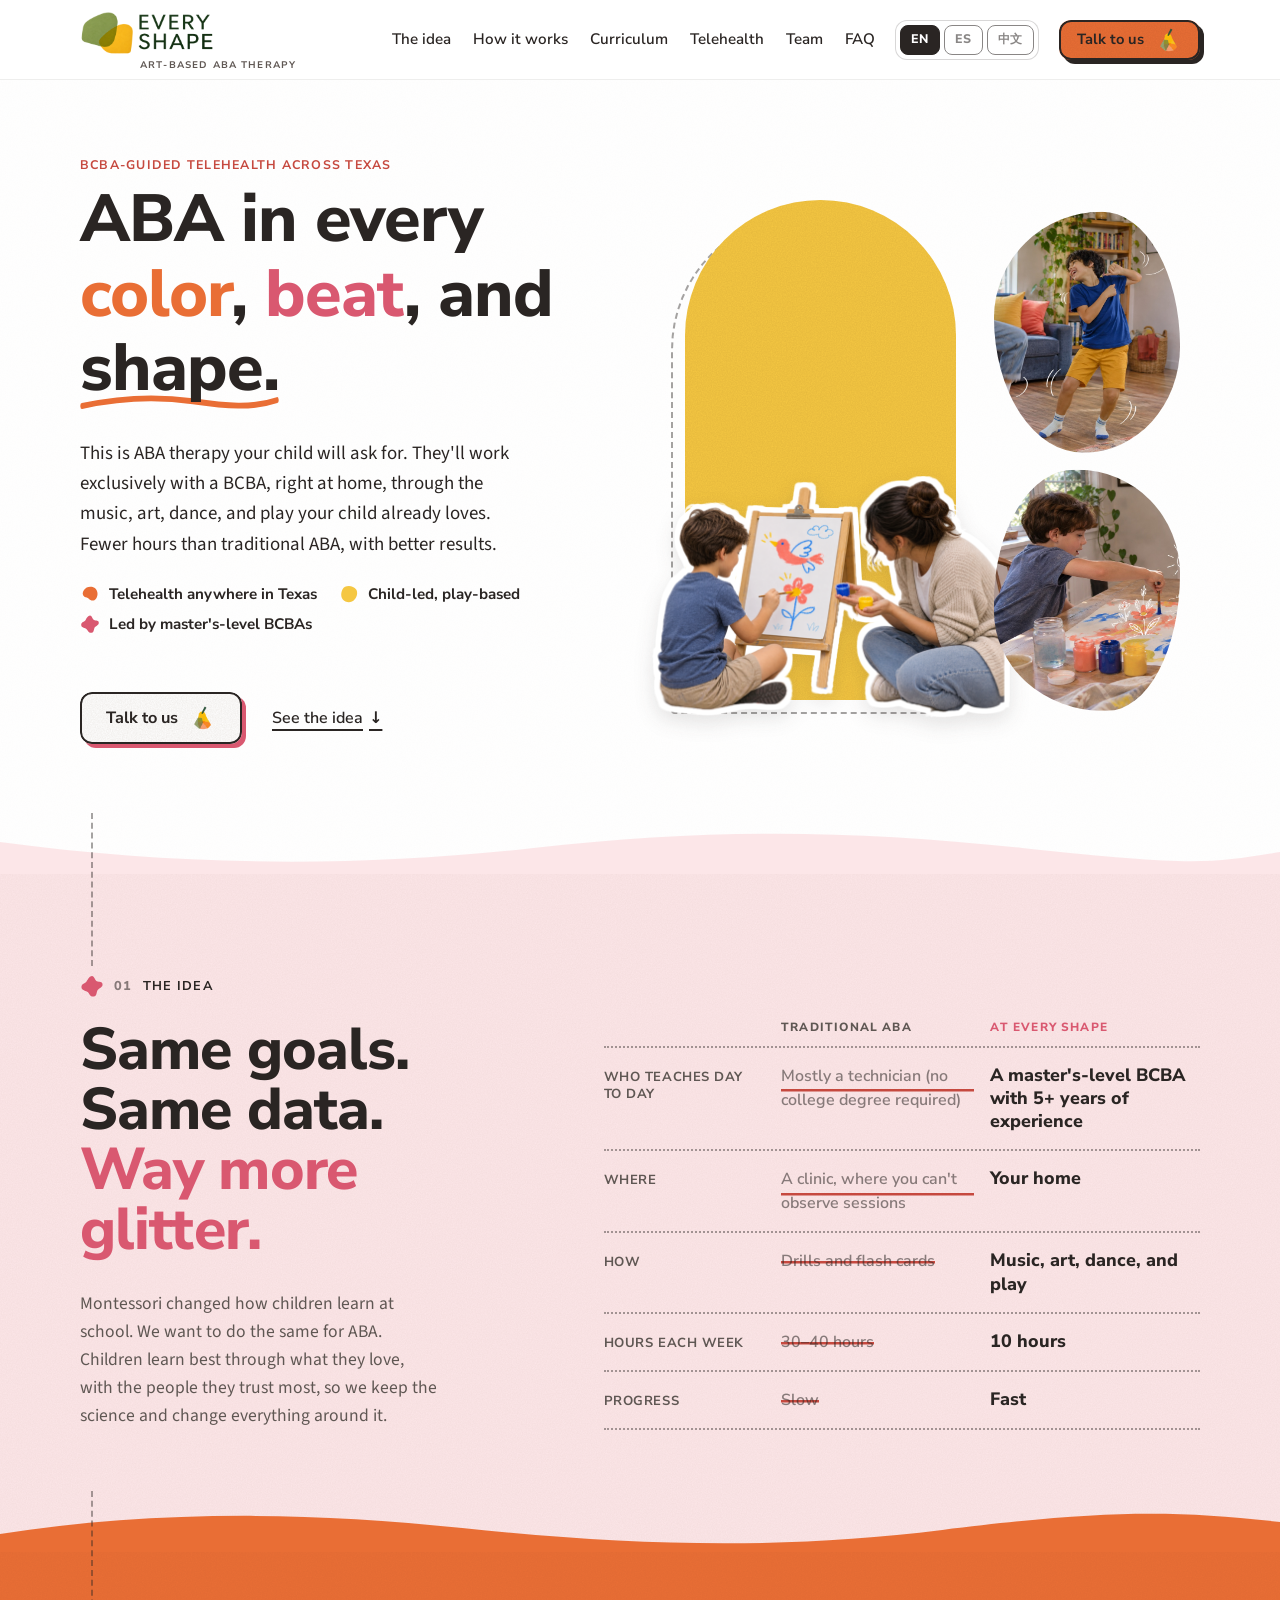
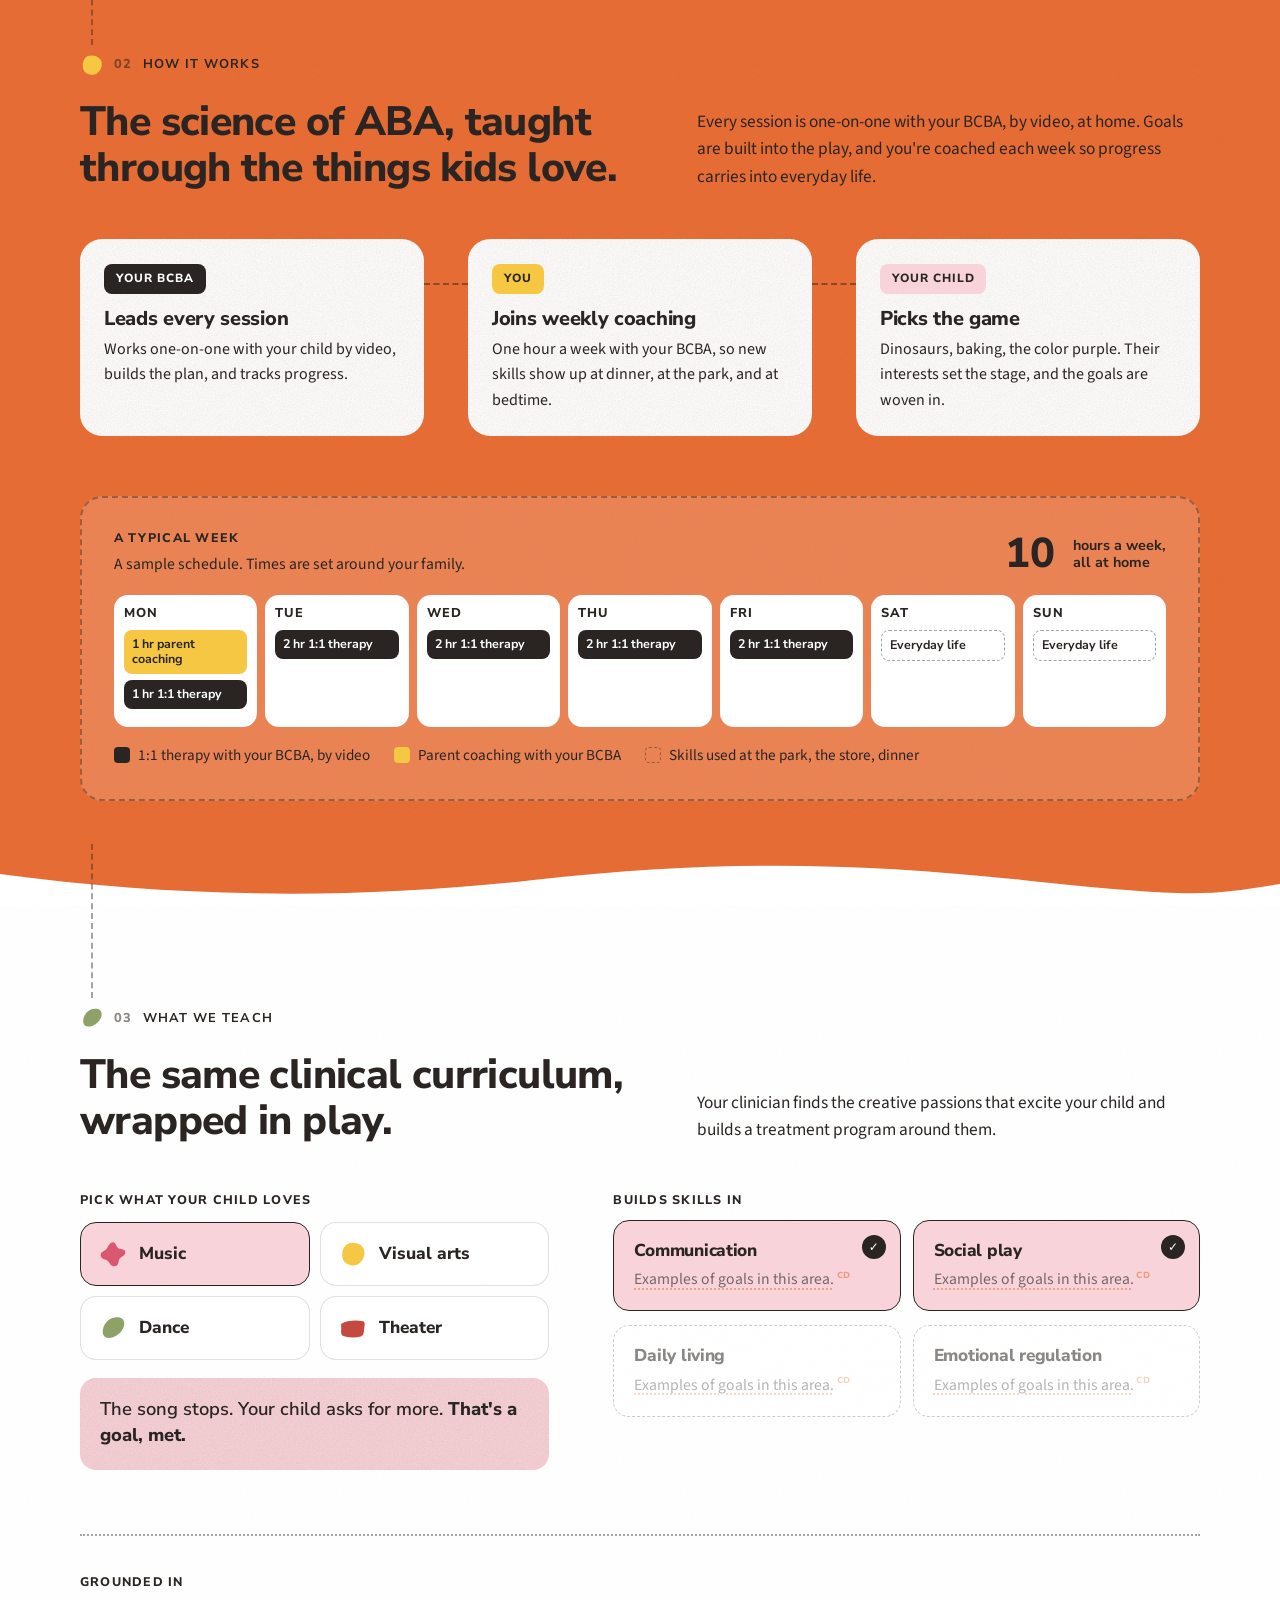
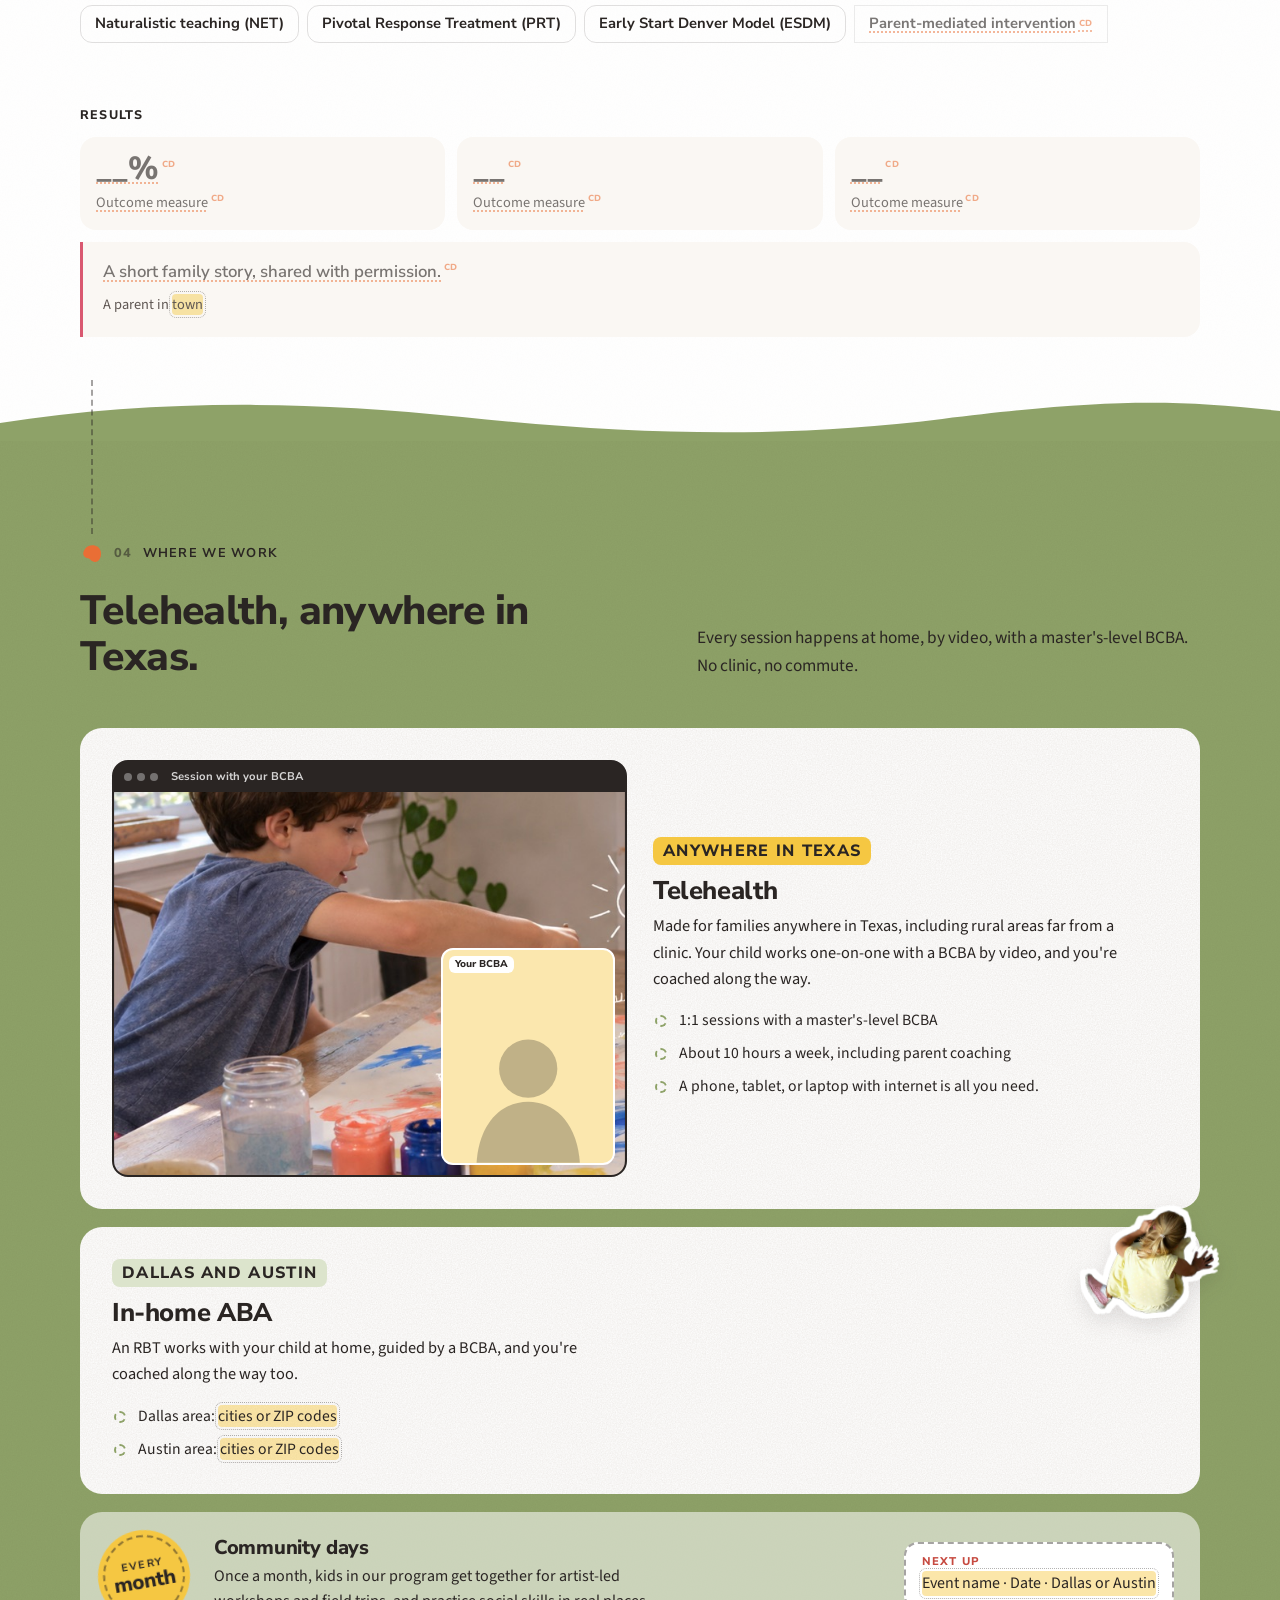
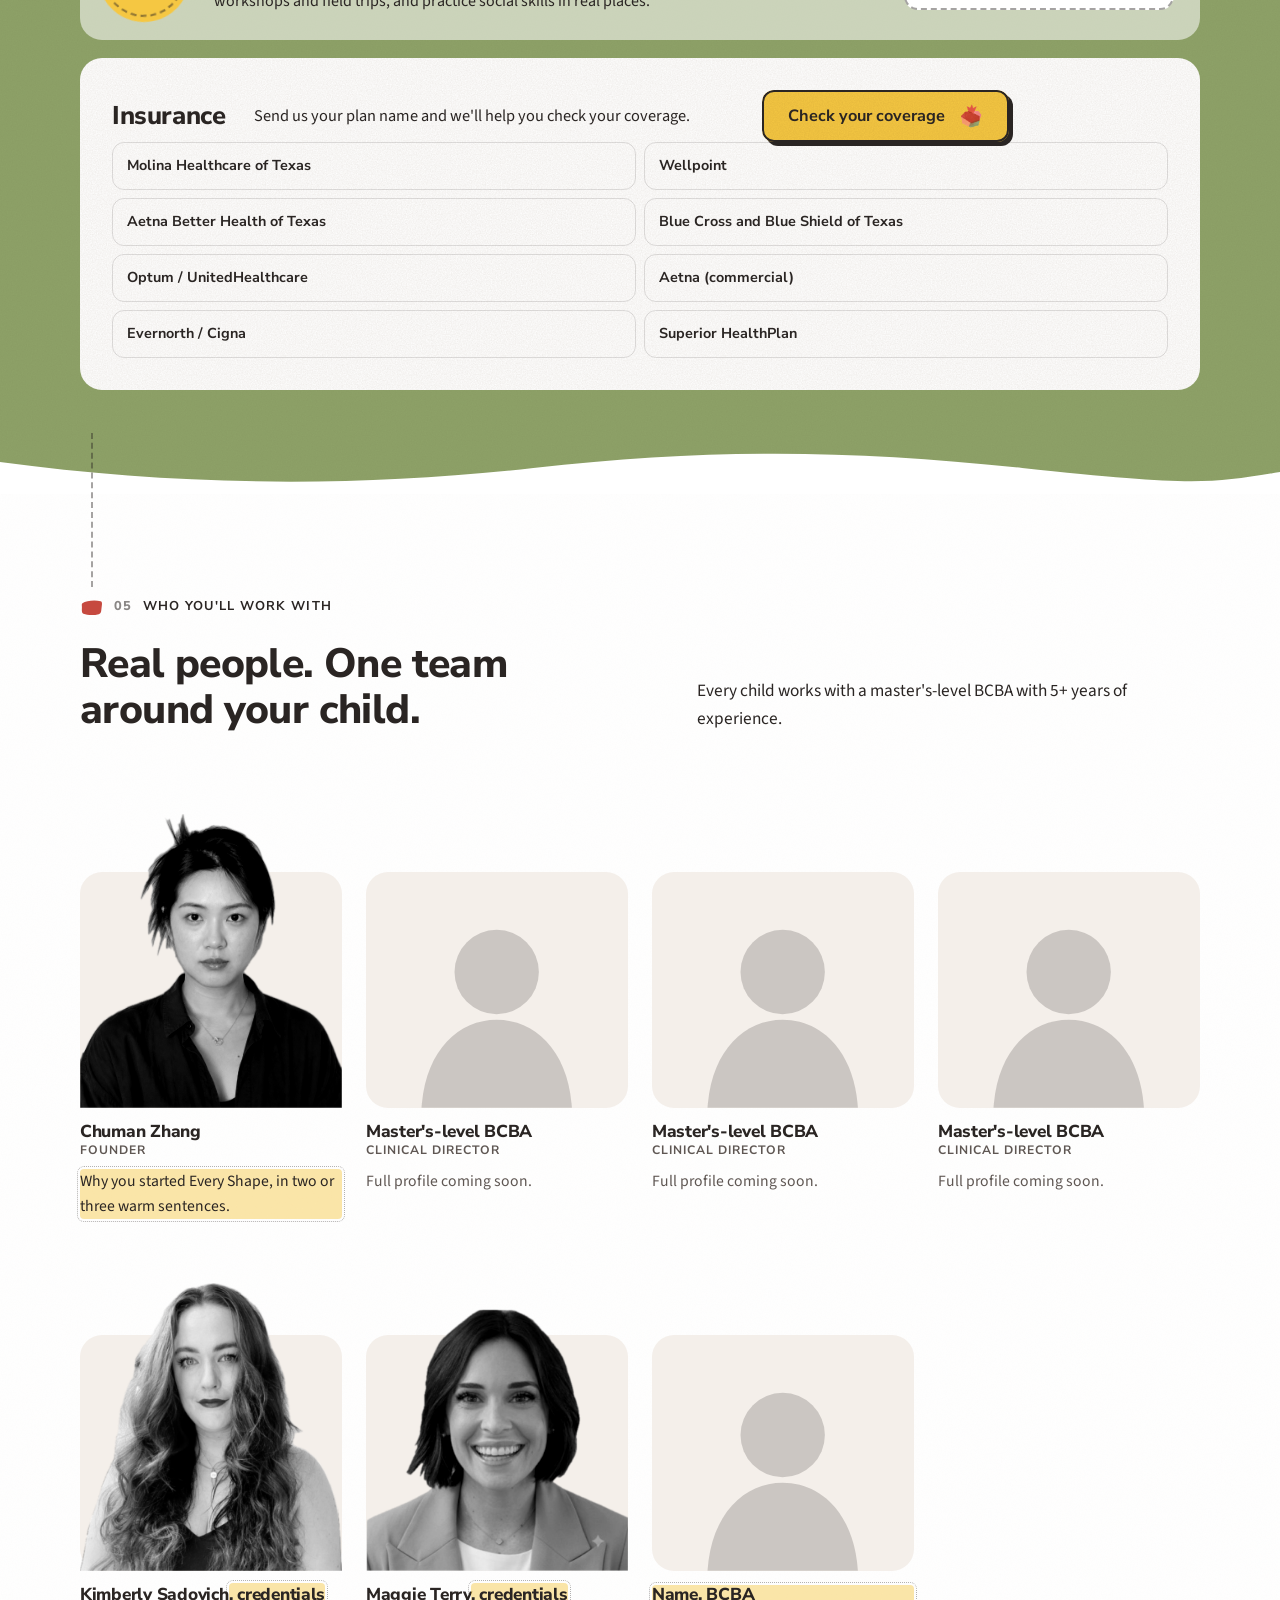
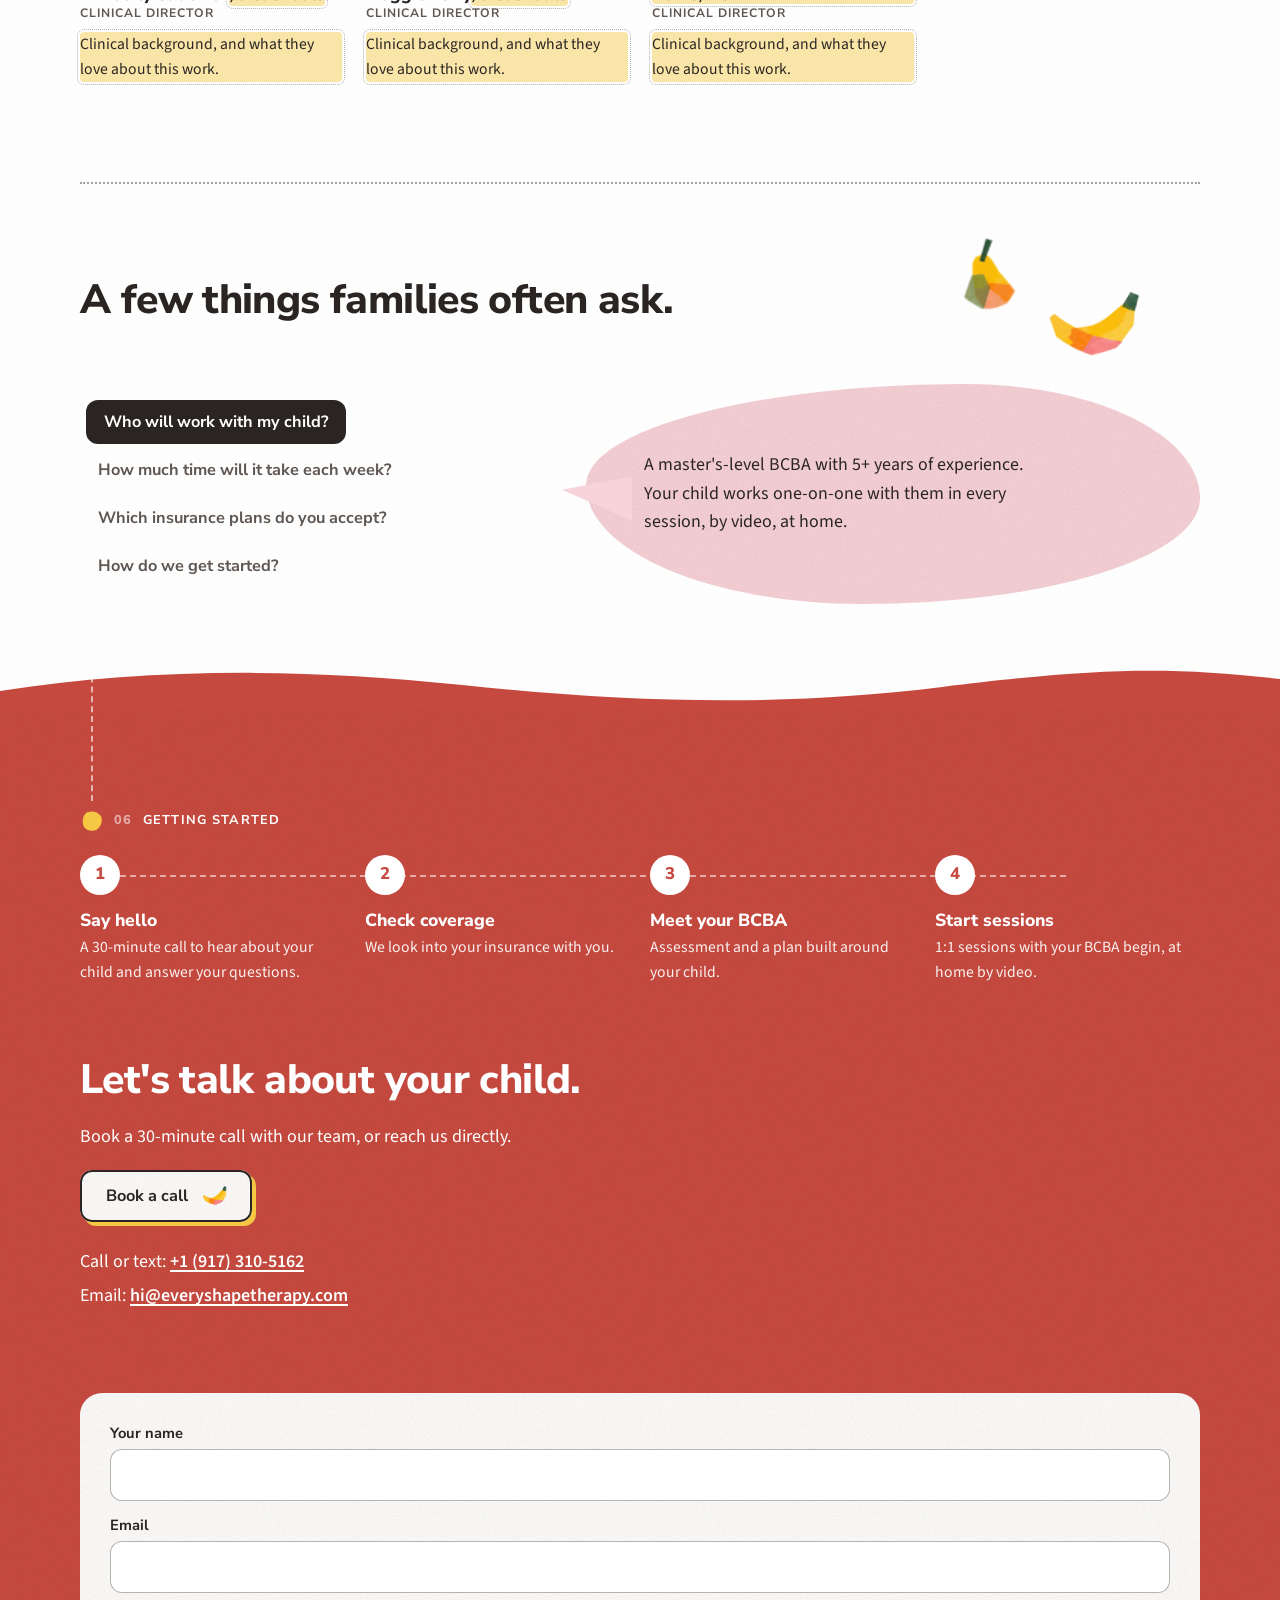
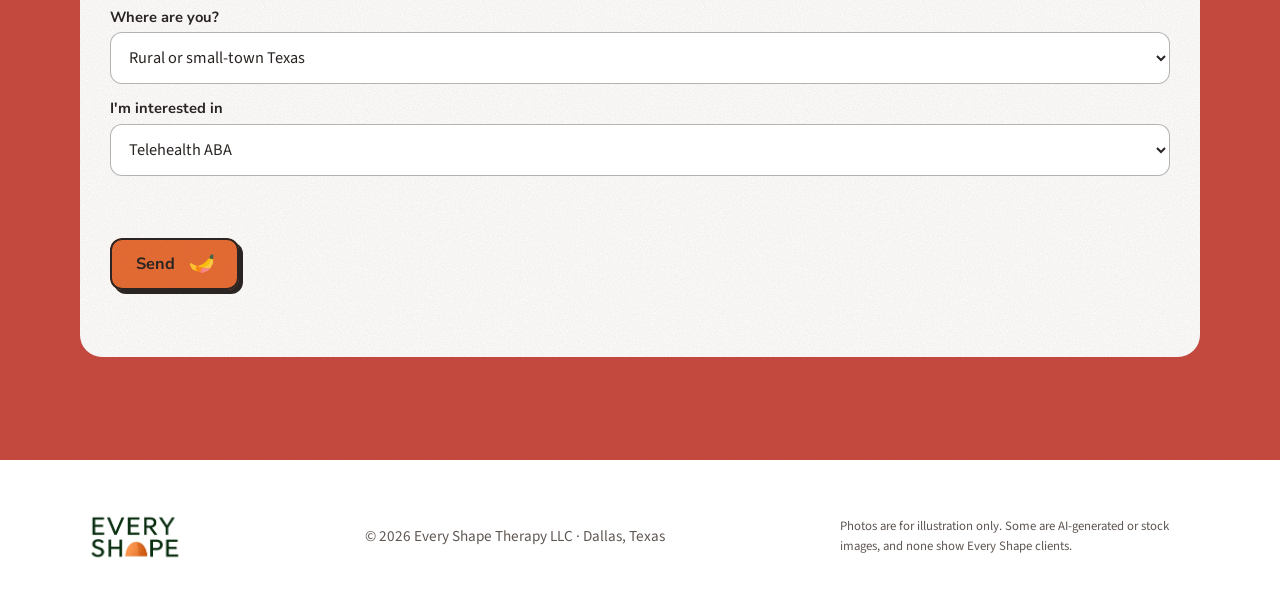
==== commit c36048c7: "v1 launch: new copy, Calendly booking, unverified items on hold (?preview shows them), generic BCBA " ====
--- a/index.html
+++ b/index.html
@@ -3,14 +3,15 @@
 <head>
   <meta charset="utf-8">
   <meta name="viewport" content="width=device-width, initial-scale=1">
-  <title>Every Shape Therapy | Parent-led, BCBA-guided ABA across Texas</title>
-  <meta name="description" content="Art-based ABA across Texas. BCBA-guided, parent-led telehealth for rural families, and in-home therapy in Dallas and Austin, taught through music, art, dance, and play.">
+  <title>Every Shape Therapy | Virtual ABA with master's-level BCBAs across Texas</title>
+  <meta name="description" content="Virtual ABA therapy across Texas. Your child works one-on-one with a master's-level BCBA, at home, through the music, art, dance, and play they already love.">
   <link rel="icon" type="image/png" href="assets/img/favicon-1.png">
   <link rel="preconnect" href="https://fonts.googleapis.com">
   <link rel="preconnect" href="https://fonts.gstatic.com" crossorigin>
   <link href="https://fonts.googleapis.com/css2?family=Nunito+Sans:opsz,wght@6..12,400;6..12,600;6..12,700;6..12,800&family=Source+Sans+3:wght@400;600&display=swap" rel="stylesheet">
+  <script>/* add ?preview to the URL to see items still waiting on verification */ if (/[?&]preview\b/.test(location.search)) document.documentElement.classList.add("show-hold");</script>
   <link rel="stylesheet" href="assets/motion.css?v=7">
-  <link rel="stylesheet" href="styles.css?v=40">
+  <link rel="stylesheet" href="styles.css?v=42">
 </head>
 <body>
 
@@ -21,6 +22,8 @@
      - class="todo cd"   = clinical wording for the Clinical Director.
        It shows a small "CD" tag on the site. Replace the text and
        delete the class when the wording is final.
+     - class="hold"      = waiting on verification. Hidden on the public
+       site; add ?preview to the URL to see it. Remove "hold" to publish.
      - The page tells one story, top to bottom. Each section starts
        with a numbered "stop" joined to the last one by a dotted line.
      ============================================================ -->
@@ -39,7 +42,7 @@
     <a href="#faq">FAQ</a>
   </nav>
   <div class="lang" role="group" aria-label="Language"><button type="button" data-lang="en" aria-pressed="true">EN</button><button type="button" data-lang="es" aria-pressed="false">ES</button><button type="button" data-lang="zh" aria-pressed="false" lang="zh-Hans">中文</button></div>
-  <a class="paper-btn paper-btn--small" href="#contact" data-cta="fruit"><span>Talk to us</span></a>
+  <a class="paper-btn paper-btn--small" href="https://calendly.com/everyshape/30min" target="_blank" rel="noopener" data-cta="fruit"><span>Talk to us</span></a>
 </header>
 
 <main id="top">
@@ -50,14 +53,14 @@
       <div class="hero__text">
         <p class="eyebrow">BCBA-guided telehealth across Texas</p>
         <h1>ABA in every <span class="c-orange">color</span>, <span class="c-pink">beat</span>, and <span class="hl">shape.</span></h1>
-        <p class="lead">You know your child best. Our BCBAs coach you to lead therapy at home, through the music, art, dance, and play your child already loves. Fewer hours on the calendar. More learning in everyday life.</p>
+        <p class="lead">This is ABA therapy your child will ask for. They'll work exclusively with a BCBA, right at home, through the music, art, dance, and play your child already loves. Fewer hours than traditional ABA, with better results.</p>
         <ul class="badges">
           <li><img class="shp" src="assets/img/shapes/orange.svg?v=4" alt="" aria-hidden="true"><span>Telehealth anywhere in Texas</span></li>
-          <li><img class="shp" src="assets/img/shapes/yellow.svg?v=4" alt="" aria-hidden="true"><span>BCBA-guided, parent-led</span></li>
-          <li><img class="shp" src="assets/img/shapes/pink.svg?v=4" alt="" aria-hidden="true"><span>In-home in Dallas and Austin</span></li>
+          <li><img class="shp" src="assets/img/shapes/yellow.svg?v=4" alt="" aria-hidden="true"><span>Child-led, play-based</span></li>
+          <li><img class="shp" src="assets/img/shapes/pink.svg?v=4" alt="" aria-hidden="true"><span>Led by master's-level BCBAs</span></li>
         </ul>
         <div class="btn-row">
-          <a class="paper-btn" href="#contact" data-cta="wave"><span>Talk to us</span></a>
+          <a class="paper-btn" href="https://calendly.com/everyshape/30min" target="_blank" rel="noopener" data-cta="wave"><span>Talk to us</span></a>
           <a class="text-btn" href="#idea"><span>See the idea</span> <span aria-hidden="true">↓</span></a>
         </div>
       </div>
@@ -95,13 +98,13 @@
           </div>
           <div class="compare__row" role="row" data-reveal>
             <span role="rowheader">Who teaches day to day</span>
-            <s role="cell">Mostly a technician</s>
-            <strong role="cell">You, coached by a BCBA</strong>
+            <s role="cell">Mostly a technician (no college degree required)</s>
+            <strong role="cell">A master's-level BCBA with 5+ years of experience</strong>
           </div>
           <div class="compare__row" role="row" data-reveal>
             <span role="rowheader">Where</span>
-            <s role="cell">A clinic table</s>
-            <strong role="cell">Your home and daily routines</strong>
+            <s role="cell">A clinic, where you can't observe sessions</s>
+            <strong role="cell">Your home</strong>
           </div>
           <div class="compare__row" role="row" data-reveal>
             <span role="rowheader">How</span>
@@ -110,13 +113,13 @@
           </div>
           <div class="compare__row" role="row" data-reveal>
             <span role="rowheader">Hours each week</span>
-            <s role="cell" class="todo cd">Typical hours</s>
-            <strong role="cell" class="todo cd">Every Shape hours</strong>
+            <s role="cell">30–40 hours</s>
+            <strong role="cell">10 hours</strong>
           </div>
           <div class="compare__row" role="row" data-reveal>
             <span role="rowheader">Progress</span>
-            <s role="cell">Reports from the clinic</s>
-            <strong role="cell">Same data, shared with you <span class="todo cd">how often</span></strong>
+            <s role="cell">Slow</s>
+            <strong role="cell">Fast</strong>
           </div>
         </div>
       </div>
@@ -128,20 +131,20 @@
     <div class="wrap">
       <p class="stop" data-reveal><img class="shp" src="assets/img/shapes/yellow.svg?v=4" alt="" aria-hidden="true"><b>02</b> How it works</p>
       <div class="head2">
-        <h2>You lead. Your BCBA coaches. Your child plays.</h2>
-        <p>Your child spends most of their day with you, not with a therapist. So we put our expertise where it lasts: in your hands, inside the routines you already have.</p>
+        <h2>The science of ABA, taught through the things kids love.</h2>
+        <p>Every session is one-on-one with your BCBA, by video, at home. Goals are built into the play, and you're coached each week so progress carries into everyday life.</p>
       </div>
 
       <ol class="roles">
         <li class="role" data-reveal="1">
           <span class="role__who">Your BCBA</span>
-          <h3>Plans and coaches</h3>
-          <p class="todo cd">What the BCBA does: assessment, the plan, live coaching, reviewing data.</p>
+          <h3>Leads every session</h3>
+          <p>Works one-on-one with your child by video, builds the plan, and tracks progress.</p>
         </li>
         <li class="role" data-reveal="2">
           <span class="role__who">You</span>
-          <h3>Leads the practice</h3>
-          <p class="todo cd">What the parent does between sessions, and how long it takes.</p>
+          <h3>Joins weekly coaching</h3>
+          <p>One hour a week with your BCBA, so new skills show up at dinner, at the park, and at bedtime.</p>
         </li>
         <li class="role" data-reveal="3">
           <span class="role__who">Your child</span>
@@ -154,25 +157,25 @@
         <div class="week__head">
           <div>
             <p class="sub">A typical week</p>
-            <p class="week__note">Example layout. <span class="todo cd">Clinical Director to confirm sessions and times.</span></p>
+            <p class="week__note">A sample schedule. Times are set around your family.</p>
           </div>
           <div class="week__hours">
-            <span class="week__num todo cd">__</span>
-            <span>hours a week<br>from your family</span>
+            <span class="week__num">10</span>
+            <span>hours a week,<br>all at home</span>
           </div>
         </div>
         <div class="week__days">
-          <div class="day"><b>Mon</b><span class="slot slot--bcba">BCBA session</span><span class="slot slot--you">Practice</span></div>
-          <div class="day"><b>Tue</b><span class="slot slot--you">Practice</span></div>
-          <div class="day"><b>Wed</b><span class="slot slot--you">Practice</span></div>
-          <div class="day"><b>Thu</b><span class="slot slot--bcba">BCBA session</span><span class="slot slot--you">Practice</span></div>
-          <div class="day"><b>Fri</b><span class="slot slot--you">Practice</span></div>
+          <div class="day"><b>Mon</b><span class="slot slot--you">1 hr parent coaching</span><span class="slot slot--bcba">1 hr 1:1 therapy</span></div>
+          <div class="day"><b>Tue</b><span class="slot slot--bcba">2 hr 1:1 therapy</span></div>
+          <div class="day"><b>Wed</b><span class="slot slot--bcba">2 hr 1:1 therapy</span></div>
+          <div class="day"><b>Thu</b><span class="slot slot--bcba">2 hr 1:1 therapy</span></div>
+          <div class="day"><b>Fri</b><span class="slot slot--bcba">2 hr 1:1 therapy</span></div>
           <div class="day"><b>Sat</b><span class="slot slot--life">Everyday life</span></div>
           <div class="day"><b>Sun</b><span class="slot slot--life">Everyday life</span></div>
         </div>
         <ul class="week__key">
-          <li><i class="slot--bcba"></i>Telehealth session with your BCBA</li>
-          <li><i class="slot--you"></i>Short practice you lead, inside routines</li>
+          <li><i class="slot--bcba"></i>1:1 therapy with your BCBA, by video</li>
+          <li><i class="slot--you"></i>Parent coaching with your BCBA</li>
           <li><i class="slot--life"></i>Skills used at the park, the store, dinner</li>
         </ul>
       </div>
@@ -184,8 +187,8 @@
     <div class="wrap">
       <p class="stop" data-reveal><img class="shp" src="assets/img/shapes/sage.svg?v=4" alt="" aria-hidden="true"><b>03</b> What we teach</p>
       <div class="head2">
-        <h2>A real curriculum, wrapped in play.</h2>
-        <p class="todo cd">One or two sentences on the curriculum: its name, how goals are chosen, and how they're measured.</p>
+        <h2>The same clinical curriculum, wrapped in play.</h2>
+        <p>Your clinician finds the creative passions that excite your child and builds a treatment program around them.</p>
       </div>
 
       <div class="cur" data-ways>
@@ -214,12 +217,12 @@
         </div>
 
         <div class="cur__skills">
-          <p class="sub">Builds skills in <span class="todo cd">confirm skill areas</span></p>
+          <p class="sub">Builds skills in</p>
           <ul class="skills">
-            <li class="skill" data-skill="comm"><h3>Communication</h3><p class="todo cd">Examples of goals in this area.</p></li>
-            <li class="skill" data-skill="social"><h3>Social play</h3><p class="todo cd">Examples of goals in this area.</p></li>
-            <li class="skill" data-skill="daily"><h3>Daily living</h3><p class="todo cd">Examples of goals in this area.</p></li>
-            <li class="skill" data-skill="reg"><h3>Emotional regulation</h3><p class="todo cd">Examples of goals in this area.</p></li>
+            <li class="skill" data-skill="comm"><h3>Communication</h3><p class="todo cd hold">Examples of goals in this area.</p></li>
+            <li class="skill" data-skill="social"><h3>Social play</h3><p class="todo cd hold">Examples of goals in this area.</p></li>
+            <li class="skill" data-skill="daily"><h3>Daily living</h3><p class="todo cd hold">Examples of goals in this area.</p></li>
+            <li class="skill" data-skill="reg"><h3>Emotional regulation</h3><p class="todo cd hold">Examples of goals in this area.</p></li>
           </ul>
         </div>
       </div>
@@ -231,10 +234,10 @@
             <li>Naturalistic teaching (NET)</li>
             <li>Pivotal Response Treatment (PRT)</li>
             <li>Early Start Denver Model (ESDM)</li>
-            <li class="todo cd">Parent-mediated intervention</li>
+            <li class="todo cd hold">Parent-mediated intervention</li>
           </ul>
         </div>
-        <div class="proof__results">
+        <div class="proof__results hold">
           <p class="sub">Results</p>
           <div class="stats">
             <div class="stat"><b class="todo cd">__%</b><span class="todo cd">Outcome measure</span></div>
@@ -252,8 +255,8 @@
     <div class="wrap">
       <p class="stop" data-reveal><img class="shp" src="assets/img/shapes/orange.svg?v=4" alt="" aria-hidden="true"><b>04</b> Where we work</p>
       <div class="head2">
-        <h2>Two ways to work with us.</h2>
-        <p>Same team, same curriculum, same play. Choose what fits your family and where you live.</p>
+        <h2>Telehealth, anywhere in Texas.</h2>
+        <p>Every session happens at home, by video, with a master's-level BCBA. No clinic, no commute.</p>
       </div>
 
       <div class="svc">
@@ -268,16 +271,16 @@
           <div class="svc__text">
             <p class="svc__tag">Anywhere in Texas</p>
             <h3>Telehealth</h3>
-            <p>Made for families far from a clinic. Your BCBA coaches you by video, and you lead short practice inside your everyday routines.</p>
+            <p>Made for families anywhere in Texas, including rural areas far from a clinic. Your child works one-on-one with a BCBA by video, and you're coached along the way.</p>
             <ul class="ticks">
-              <li class="todo cd">What telehealth includes: parent-led only, or remote RBT sessions too.</li>
-              <li class="todo cd">Session length and how often.</li>
+              <li>1:1 sessions with a master's-level BCBA</li>
+              <li>About 10 hours a week, including parent coaching</li>
               <li>A phone, tablet, or laptop with internet is all you need.</li>
             </ul>
           </div>
         </article>
 
-        <article class="svc__card" data-reveal="2">
+        <article class="svc__card hold" data-reveal="2">
           <img class="sticker svc__kid" src="assets/img/cutouts/chalk-girl.png" alt="A little girl drawing with chalk on the pavement">
           <p class="svc__tag">Dallas and Austin</p>
           <h3>In-home ABA</h3>
@@ -289,7 +292,7 @@
         </article>
       </div>
 
-      <div class="comm" data-reveal>
+      <div class="comm hold" data-reveal>
         <div class="stamp" aria-hidden="true"><span class="stamp__small">Every</span><span class="stamp__big">month</span></div>
         <div class="comm__text">
           <h3>Community days</h3>
@@ -301,10 +304,10 @@
       <div class="ins" data-reveal>
         <div class="ins__text">
           <h3>Insurance</h3>
-          <p>We're joining these networks now. Send us your plan name and we'll help you check your coverage.</p>
-          <a class="paper-btn" href="#contact" data-cta="fruit" data-fruit="4"><span>Check your coverage</span></a>
-        </div>
-        <ul class="ins__list">
+          <p>Send us your plan name and we'll help you check your coverage.</p>
+          <a class="paper-btn" href="https://calendly.com/everyshape/30min" target="_blank" rel="noopener" data-cta="fruit" data-fruit="4"><span>Check your coverage</span></a>
+        </div>
+        <ul class="ins__list hold">
           <li>Molina Healthcare of Texas</li>
           <li>Wellpoint</li>
           <li>Aetna Better Health of Texas</li>
@@ -324,7 +327,7 @@
       <p class="stop" data-reveal><img class="shp" src="assets/img/shapes/red.svg?v=4" alt="" aria-hidden="true"><b>05</b> Who you'll work with</p>
       <div class="head2">
         <h2>Real people. One team around your child.</h2>
-        <p>Families deserve to know exactly who they'll be working with.</p>
+        <p>Every child works with a master's-level BCBA with 5+ years of experience.</p>
       </div>
 
       <div class="founders">
@@ -332,34 +335,45 @@
           <div class="founder__photo"><img class="cut" src="assets/img/team/cutout/chuman.png" alt="Chuman Zhang"></div>
           <h3>Chuman Zhang</h3>
           <p class="founder__role">Founder</p>
-          <p class="founder__bio todo">Why you started Every Shape, in two or three warm sentences.</p>
-        </article>
-        <article class="founder">
+          <p class="founder__bio todo hold">Why you started Every Shape, in two or three warm sentences.</p>
+        </article>
+        <!-- Placeholder profiles until each BCBA approves their details. Real cards below are on hold. -->
+        <article class="founder founder--generic">
+          <div class="founder__photo"><svg class="silhouette" viewBox="0 0 200 220" aria-hidden="true"><circle cx="100" cy="72" r="46"/><path d="M18 220c4-62 40-96 82-96s78 34 82 96z"/></svg></div>
+          <h3>Master's-level BCBA</h3>
+          <p class="founder__role">Clinical Director</p>
+          <p class="founder__bio">Full profile coming soon.</p>
+        </article>
+        <article class="founder founder--generic">
+          <div class="founder__photo"><svg class="silhouette" viewBox="0 0 200 220" aria-hidden="true"><circle cx="100" cy="72" r="46"/><path d="M18 220c4-62 40-96 82-96s78 34 82 96z"/></svg></div>
+          <h3>Master's-level BCBA</h3>
+          <p class="founder__role">Clinical Director</p>
+          <p class="founder__bio">Full profile coming soon.</p>
+        </article>
+        <article class="founder founder--generic">
+          <div class="founder__photo"><svg class="silhouette" viewBox="0 0 200 220" aria-hidden="true"><circle cx="100" cy="72" r="46"/><path d="M18 220c4-62 40-96 82-96s78 34 82 96z"/></svg></div>
+          <h3>Master's-level BCBA</h3>
+          <p class="founder__role">Clinical Director</p>
+          <p class="founder__bio">Full profile coming soon.</p>
+        </article>
+        <article class="founder hold">
           <div class="founder__photo"><img class="cut" src="assets/img/team/cutout/kimberly.png" alt="Kimberly Sadovich"></div>
           <h3>Kimberly Sadovich<span class="todo">, credentials</span></h3>
           <p class="founder__role">Clinical Director</p>
           <p class="founder__bio todo">Clinical background, and what they love about this work.</p>
         </article>
-        <article class="founder">
+        <article class="founder hold">
           <div class="founder__photo"><img class="cut" src="assets/img/team/cutout/maggie.png" alt="Maggie Terry"></div>
           <h3>Maggie Terry<span class="todo">, credentials</span></h3>
           <p class="founder__role">Clinical Director</p>
           <p class="founder__bio todo">Clinical background, and what they love about this work.</p>
         </article>
-        <article class="founder">
+        <article class="founder hold">
           <div class="founder__photo"><svg class="silhouette" viewBox="0 0 200 220" aria-hidden="true"><circle cx="100" cy="72" r="46"/><path d="M18 220c4-62 40-96 82-96s78 34 82 96z"/></svg></div>
           <h3 class="todo">Name, BCBA</h3>
           <p class="founder__role">Clinical Director</p>
           <p class="founder__bio todo">Clinical background, and what they love about this work.</p>
         </article>
-      </div>
-
-      <!-- RBTs: copy one <article class="rbt">…</article> block to add a person. -->
-      <div class="rbts">
-        <p class="sub">Our RBTs <span>Registered Behavior Technicians work with children week to week in Dallas and Austin.</span></p>
-        <article class="rbt"><div class="rbt__photo"><span class="todo">Photo</span></div><div><h4 class="todo">Name</h4><p class="rbt__role">RBT · Dallas</p></div></article>
-        <article class="rbt"><div class="rbt__photo"><span class="todo">Photo</span></div><div><h4 class="todo">Name</h4><p class="rbt__role">RBT · Austin</p></div></article>
-        <article class="rbt"><div class="rbt__photo"><span class="todo">Photo</span></div><div><h4 class="todo">Name</h4><p class="rbt__role">RBT · Dallas</p></div></article>
       </div>
 
       <!-- FAQ: each question is a button; its answer is the panel with the same number. -->
@@ -373,20 +387,16 @@
         </div>
         <div class="faq-c">
           <div class="faq-c__list" role="tablist" aria-label="Frequently asked questions" data-i18n-label>
-            <button class="faq-q" role="tab" id="q-1" aria-controls="a-1" aria-selected="true" data-color="pink">What does parent-led therapy mean?</button>
+            <button class="faq-q" role="tab" id="q-1" aria-controls="a-1" aria-selected="true" data-color="pink">Who will work with my child?</button>
             <button class="faq-q" role="tab" id="q-2" aria-controls="a-2" aria-selected="false" data-color="yellow">How much time will it take each week?</button>
-            <button class="faq-q" role="tab" id="q-3" aria-controls="a-3" aria-selected="false" data-color="orange">Can telehealth really work for my child?</button>
-            <button class="faq-q" role="tab" id="q-4" aria-controls="a-4" aria-selected="false" data-color="sage">Who guides my child's program?</button>
-            <button class="faq-q" role="tab" id="q-5" aria-controls="a-5" aria-selected="false" data-color="peach">Which insurance plans do you accept?</button>
-            <button class="faq-q" role="tab" id="q-6" aria-controls="a-6" aria-selected="false" data-color="red">How do we get started?</button>
+            <button class="faq-q" role="tab" id="q-3" aria-controls="a-3" aria-selected="false" data-color="peach">Which insurance plans do you accept?</button>
+            <button class="faq-q" role="tab" id="q-4" aria-controls="a-4" aria-selected="false" data-color="red">How do we get started?</button>
           </div>
           <div class="faq-c__bubble" data-color="pink">
-            <div class="faq-a" role="tabpanel" id="a-1" aria-labelledby="q-1"><p class="todo cd">Answer to add.</p></div>
-            <div class="faq-a" role="tabpanel" id="a-2" aria-labelledby="q-2" hidden><p class="todo cd">Answer to add.</p></div>
-            <div class="faq-a" role="tabpanel" id="a-3" aria-labelledby="q-3" hidden><p class="todo cd">Answer to add.</p></div>
-            <div class="faq-a" role="tabpanel" id="a-4" aria-labelledby="q-4" hidden><p class="todo cd">Answer to add.</p></div>
-            <div class="faq-a" role="tabpanel" id="a-5" aria-labelledby="q-5" hidden><p class="todo">Answer to add.</p></div>
-            <div class="faq-a" role="tabpanel" id="a-6" aria-labelledby="q-6" hidden><p>Reach out using the form below or give us a call. We'll talk through your questions and next steps, with no commitment.</p></div>
+            <div class="faq-a" role="tabpanel" id="a-1" aria-labelledby="q-1"><p>A master's-level BCBA with 5+ years of experience. Your child works one-on-one with them in every session, by video, at home.</p></div>
+            <div class="faq-a" role="tabpanel" id="a-2" aria-labelledby="q-2" hidden><p>About 10 hours a week: one-on-one sessions with your BCBA, plus one hour of parent coaching. Traditional ABA often asks for 30 to 40.</p></div>
+            <div class="faq-a" role="tabpanel" id="a-3" aria-labelledby="q-3" hidden><p>Send us your plan name and we'll help you check your coverage.</p></div>
+            <div class="faq-a" role="tabpanel" id="a-4" aria-labelledby="q-4" hidden><p>Book a 30-minute call with our team. We'll talk through your questions and next steps, with no commitment.</p></div>
           </div>
         </div>
       </div>
@@ -398,19 +408,20 @@
     <div class="wrap">
       <p class="stop" data-reveal><img class="shp" src="assets/img/shapes/yellow.svg?v=4" alt="" aria-hidden="true"><b>06</b> Getting started</p>
       <ol class="start">
-        <li data-reveal="1"><b>1</b><strong>Say hello</strong><span>A short call to hear about your child and answer questions.</span></li>
+        <li data-reveal="1"><b>1</b><strong>Say hello</strong><span>A 30-minute call to hear about your child and answer your questions.</span></li>
         <li data-reveal="2"><b>2</b><strong>Check coverage</strong><span>We look into your insurance with you.</span></li>
-        <li data-reveal="3"><b>3</b><strong>Meet your BCBA</strong><span class="todo">Assessment and a plan built around your child.</span></li>
-        <li data-reveal="4"><b>4</b><strong>Start sessions</strong><span>Telehealth coaching or in-home therapy begins.</span></li>
+        <li data-reveal="3"><b>3</b><strong>Meet your BCBA</strong><span>Assessment and a plan built around your child.</span></li>
+        <li data-reveal="4"><b>4</b><strong>Start sessions</strong><span>1:1 sessions with your BCBA begin, at home by video.</span></li>
       </ol>
-      <div class="split">
+      <div class="split contact">
         <div>
           <h2>Let's talk about your child.</h2>
-          <p>Leave your name and email and we'll get back to you. This form is for general questions, so please leave out medical details.</p>
+          <p>Book a 30-minute call with our team, or reach us directly.</p>
+          <div class="btn-row"><a class="paper-btn" href="https://calendly.com/everyshape/30min" target="_blank" rel="noopener" data-cta="paint" data-fruit="3"><span>Book a call</span></a></div>
           <p class="contact-line">Call or text: <a href="tel:+19173105162">+1 (917) 310-5162</a></p>
           <p class="contact-line">Email: <a href="mailto:hi@everyshapetherapy.com">hi@everyshapetherapy.com</a></p>
         </div>
-        <form class="paper-form" id="contact-form">
+        <form class="paper-form hold" id="contact-form">
           <label><span>Your name</span> <input type="text" name="name" autocomplete="name" required></label>
           <label><span>Email</span> <input type="email" name="email" autocomplete="email" required></label>
           <label><span>Where are you?</span> <select name="area">
@@ -420,7 +431,7 @@
               <option>Elsewhere in Texas</option>
             </select></label>
           <label><span>I'm interested in</span> <select name="interest">
-              <option>Parent-led telehealth</option>
+              <option>Telehealth ABA</option>
               <option>In-home ABA</option>
               <option>Not sure yet</option>
               <option>Joining the team</option>
@@ -443,9 +454,9 @@
   </div>
 </footer>
 
-<script src="assets/i18n-strings.js?v=8"></script>
+<script src="assets/i18n-strings.js?v=9"></script>
 <script src="assets/i18n.js?v=2"></script>
 <script src="assets/motion.js?v=4"></script>
-<script src="script.js?v=16"></script>
+<script src="script.js?v=17"></script>
 </body>
 </html>
--- a/styles.css
+++ b/styles.css
@@ -546,8 +546,22 @@
    normal = the yellow shape · link = the shape as a ring · click = a little burst */
 @media (hover: hover) and (pointer: fine) {
   html { cursor: url("assets/img/cursors/shape.svg") 10 10, auto; }
-  a, button, select, summary, label, [role="tab"], [data-cursor] { cursor: url("assets/img/cursors/link.svg") 15 15, pointer !important; }
+  a, button, select, summary, label, [role="tab"], [data-cursor] { cursor: url("assets/img/cursors/link.svg?v=2") 11 11, pointer !important; }
   :active { cursor: url("assets/img/cursors/click.svg") 15 15, pointer !important; }
   input, textarea { cursor: text !important; }
 }
 }
+
+/* ---------- on hold: waiting on verification ----------
+   hidden on the public site; add ?preview to the URL to see it */
+html:not(.show-hold) .hold { display: none !important; }
+html:not(.show-hold) .svc,
+html:not(.show-hold) .proof,
+html:not(.show-hold) .ins { grid-template-columns: 1fr; }
+html:not(.show-hold) .ins { gap: 0; }
+html:not(.show-hold) .ins__text { display: flex; flex-wrap: wrap; align-items: center; gap: 12px 28px; }
+html:not(.show-hold) .ins__text h3, html:not(.show-hold) .ins__text p { margin: 0; }
+html:not(.show-hold) .ins__text p { flex: 1 1 320px; }
+html:not(.show-hold) .split.contact { grid-template-columns: 1fr; }
+.founder--generic .founder__bio { color: var(--ink-soft); }
+.contact .btn-row { margin: 8px 0 26px; }
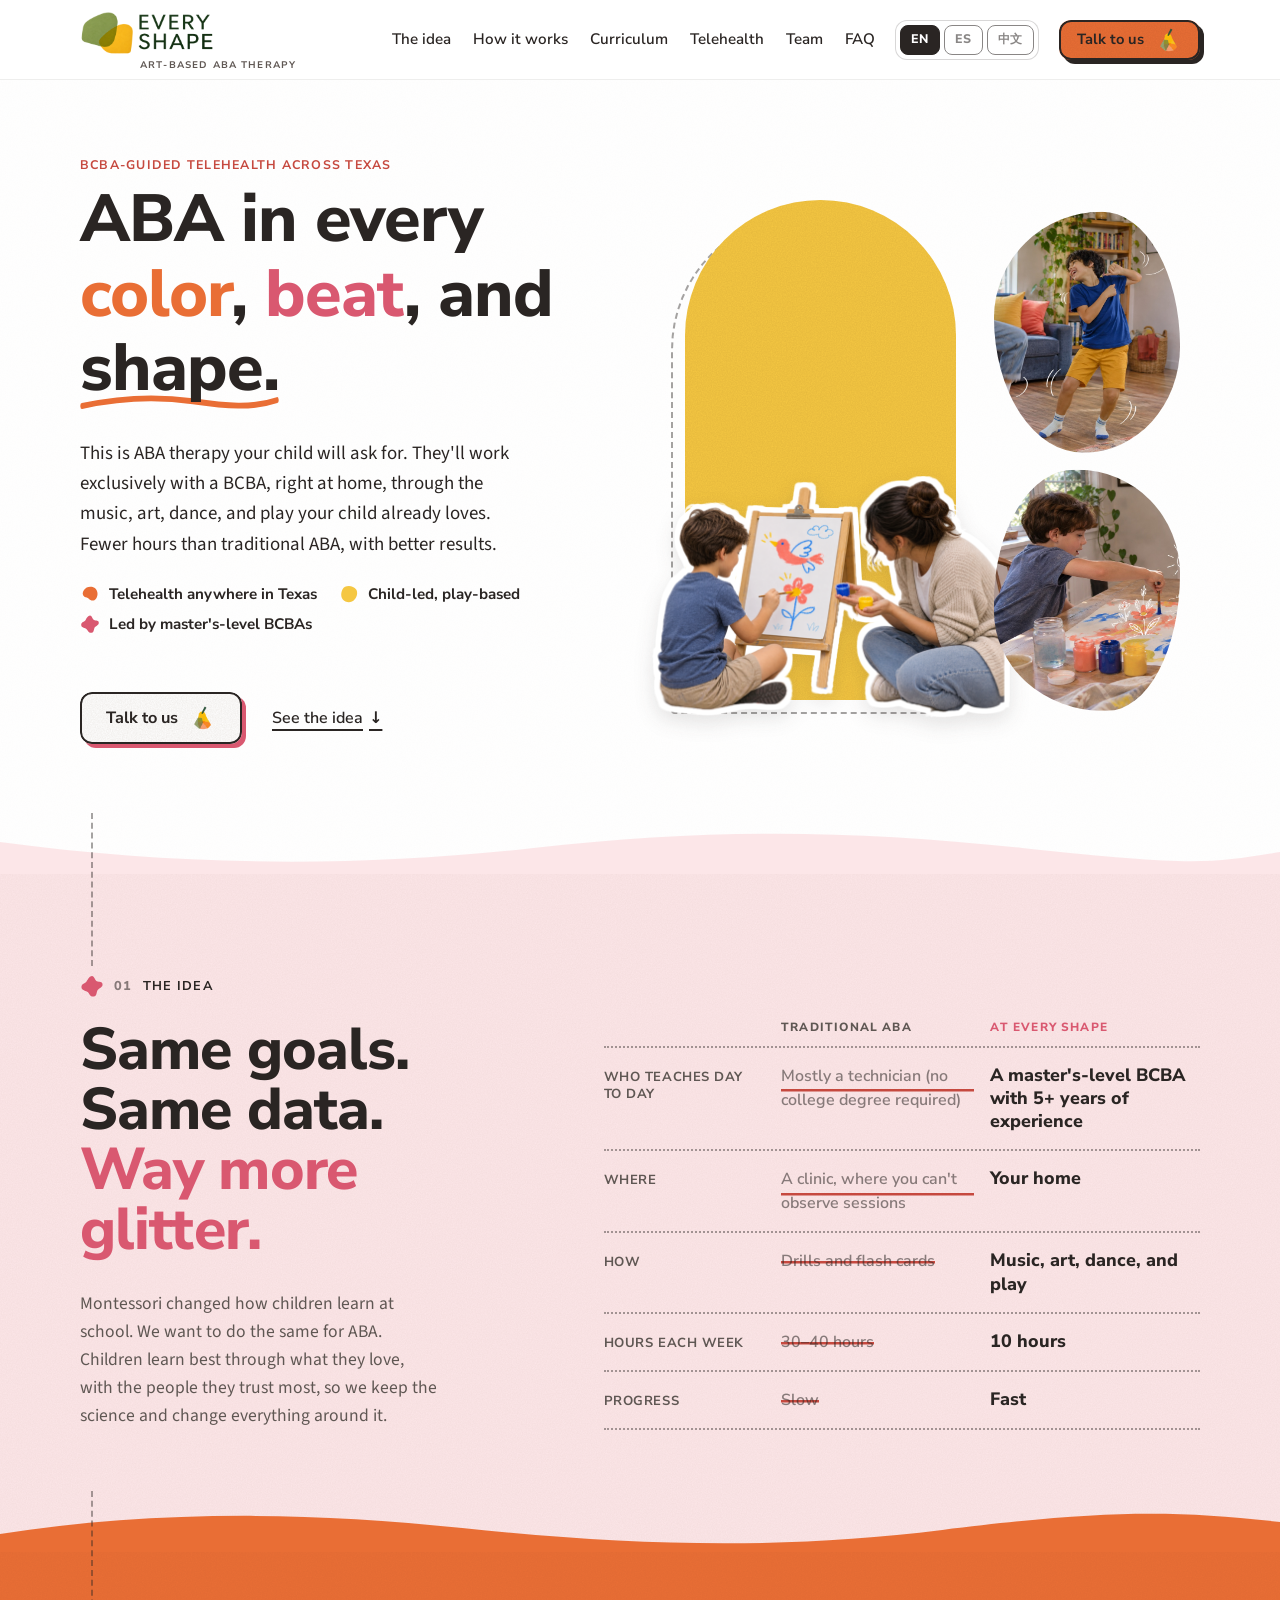
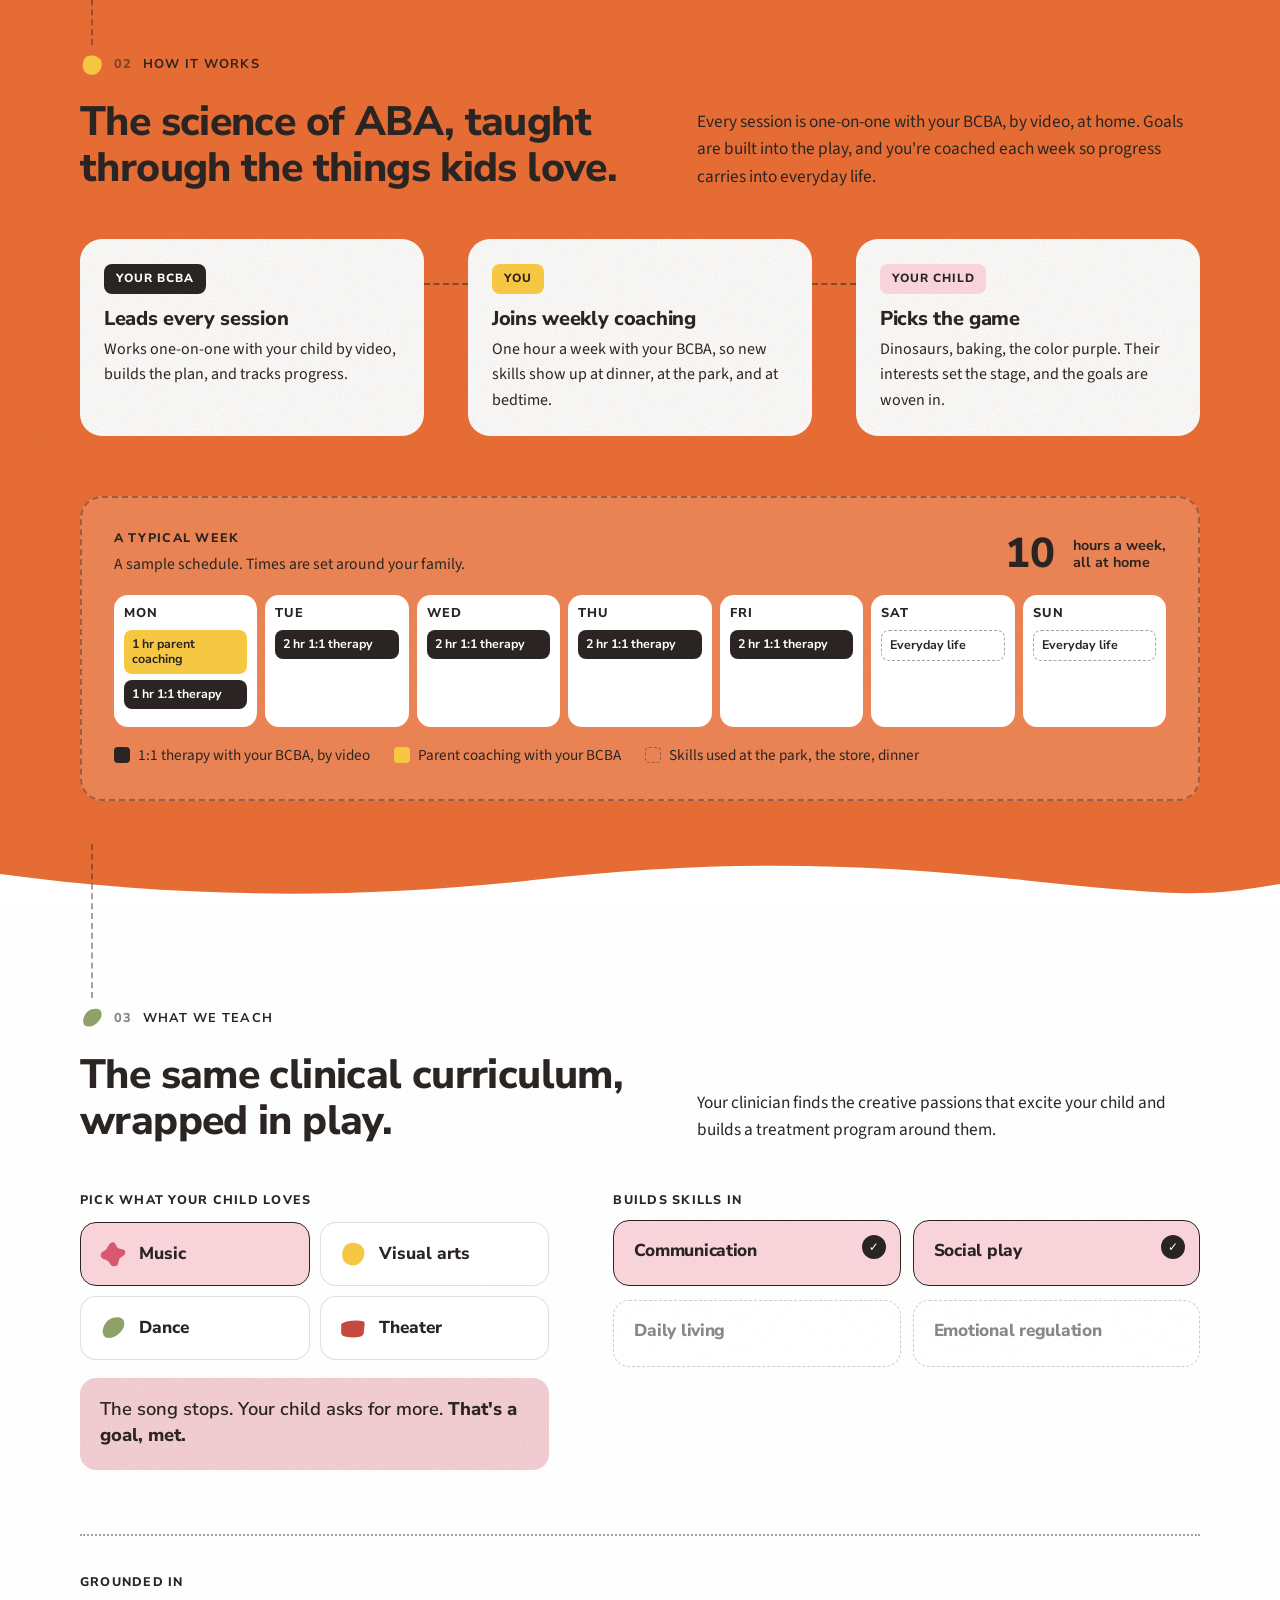
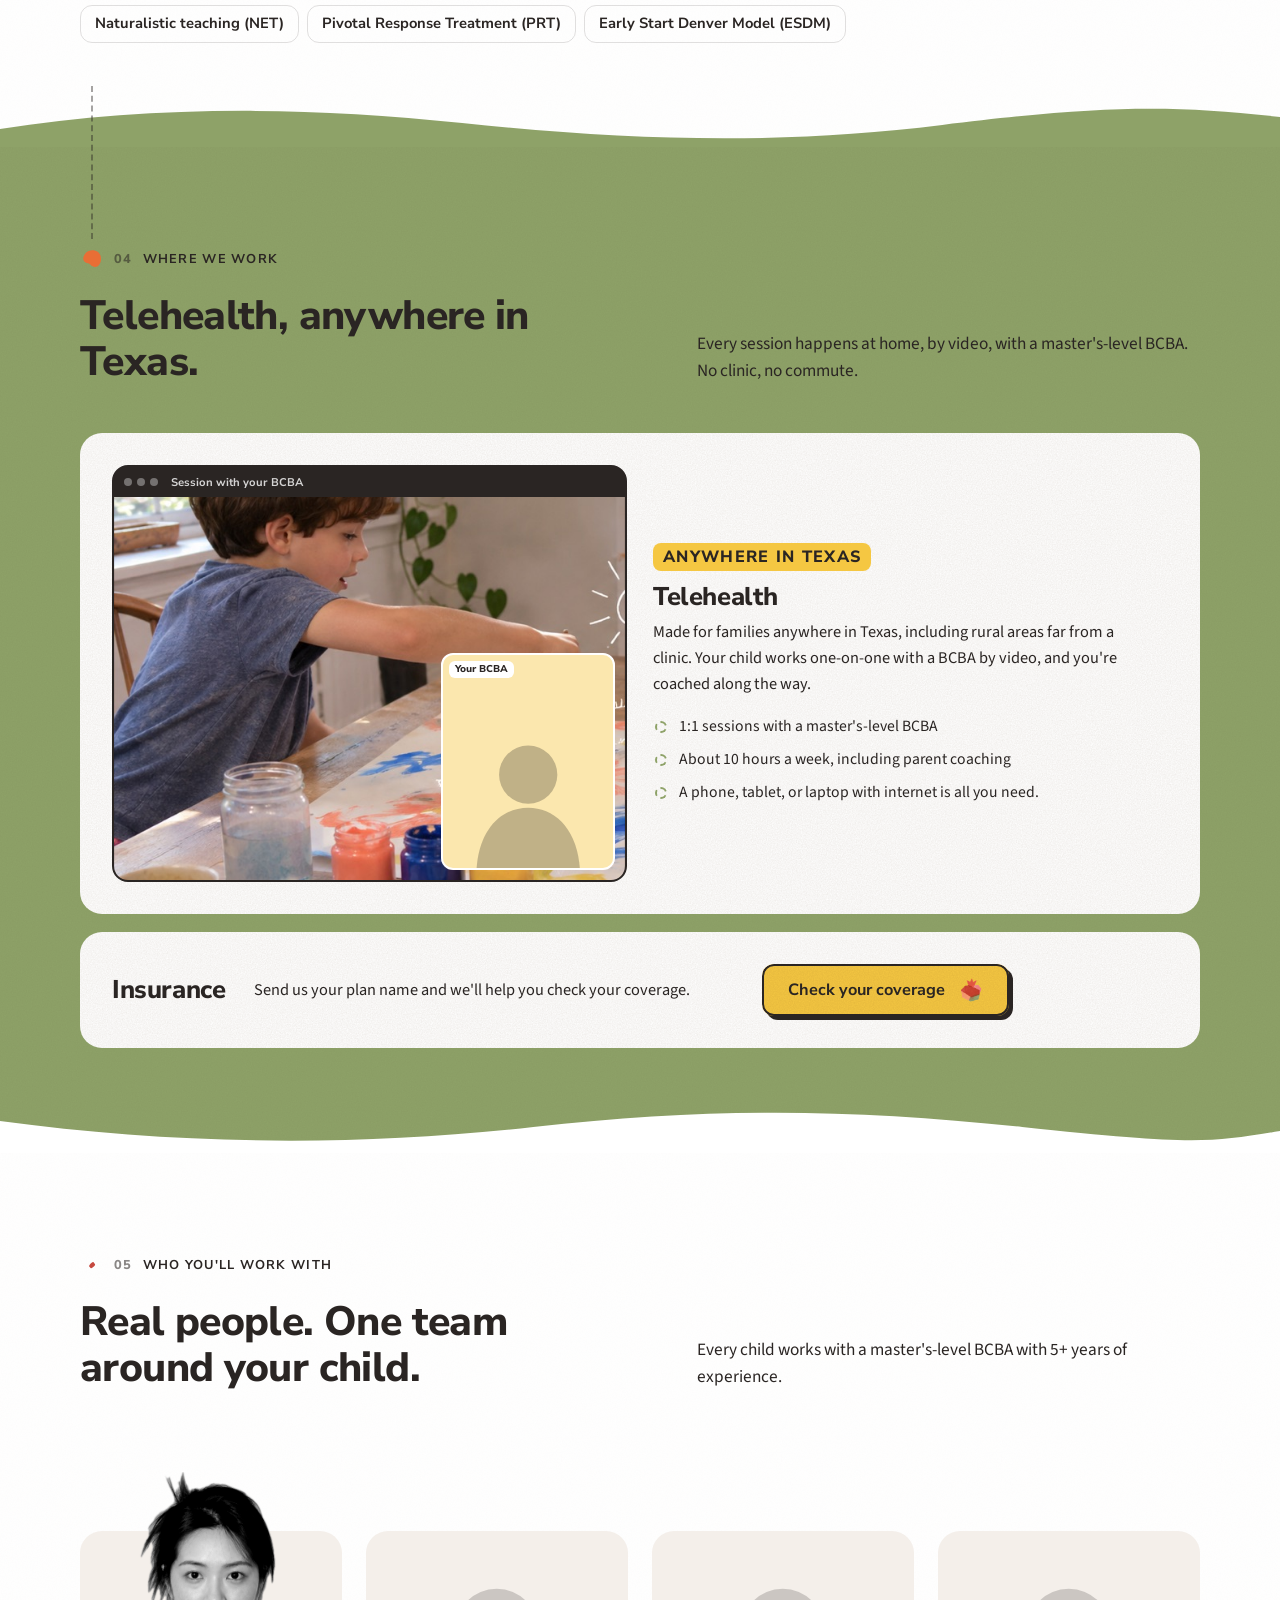
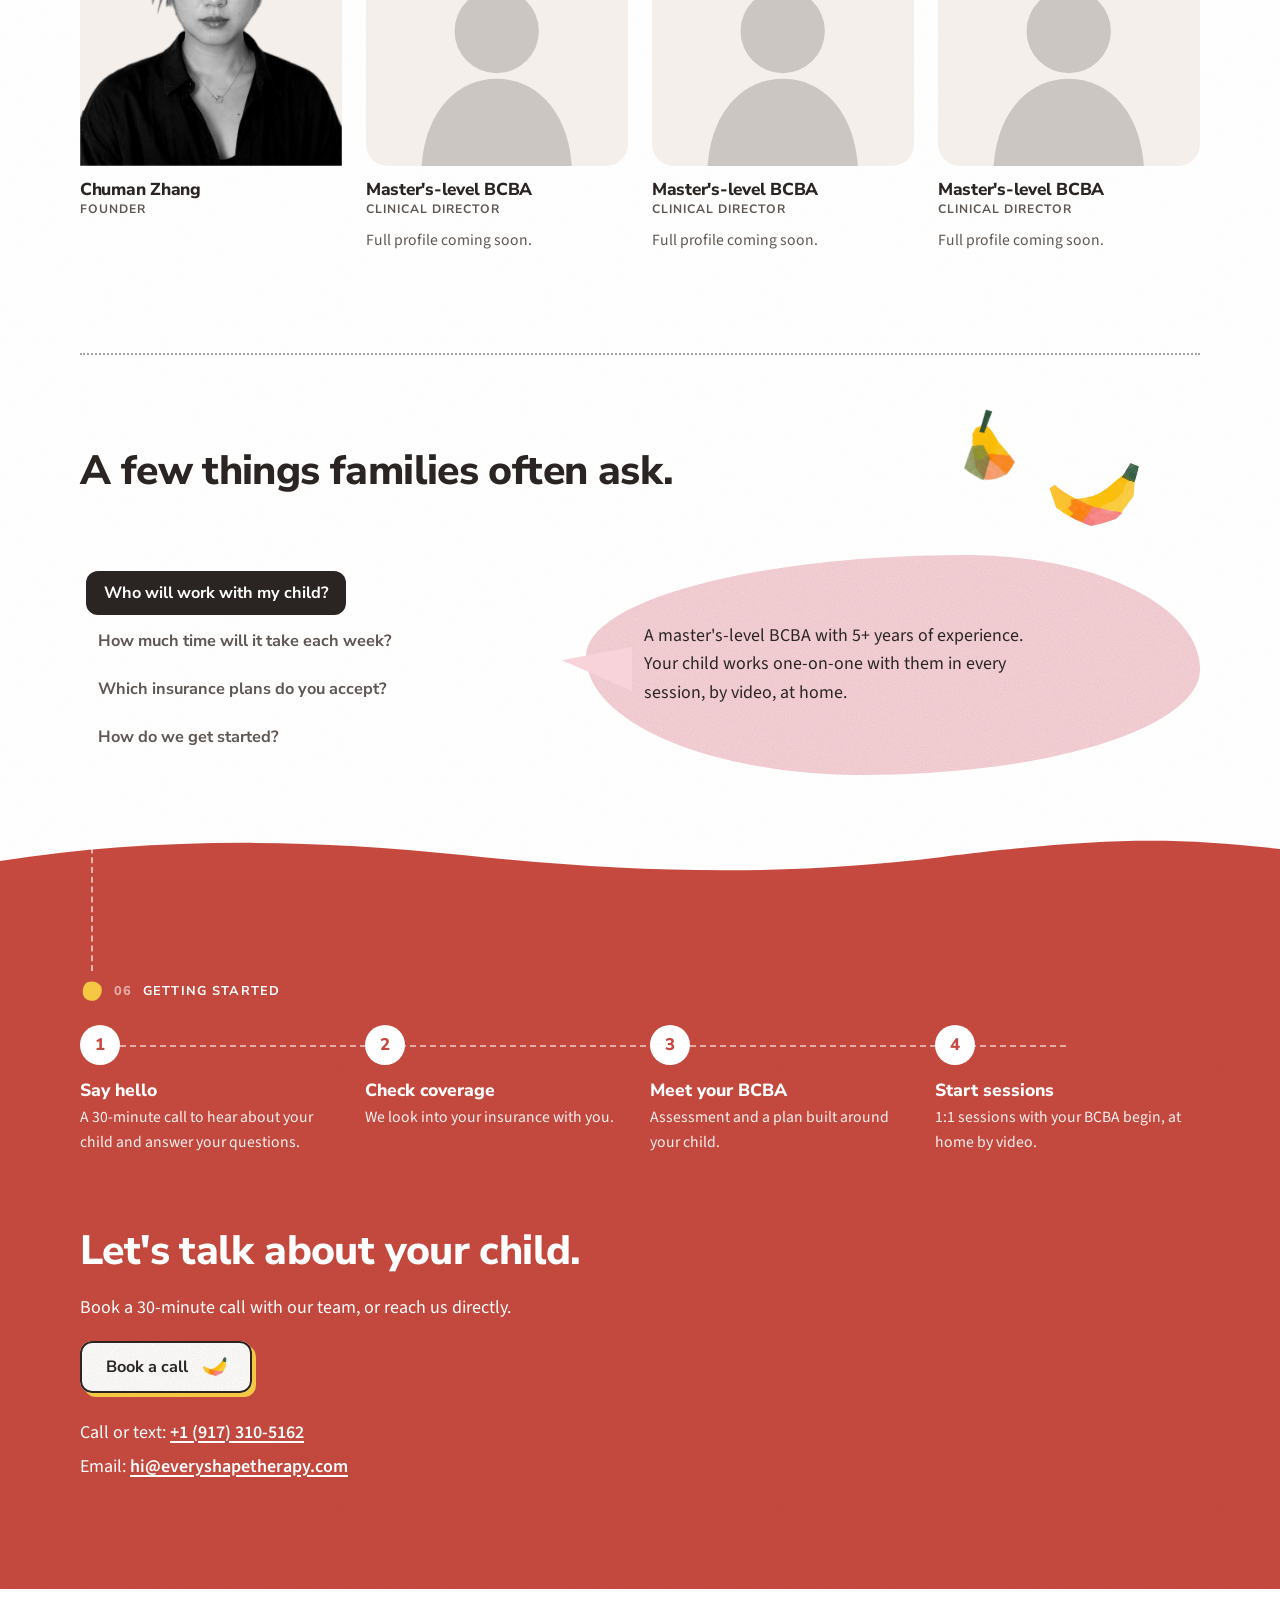
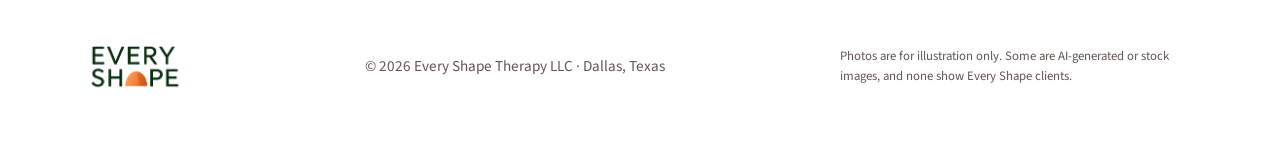
==== commit 1d4bb9d3: "v1: remove stray brace that disabled the hold rule Co-Authored-By: Claude Opus 5.5 <noreply@anthropi" ====
--- a/index.html
+++ b/index.html
@@ -11,7 +11,7 @@
   <link href="https://fonts.googleapis.com/css2?family=Nunito+Sans:opsz,wght@6..12,400;6..12,600;6..12,700;6..12,800&family=Source+Sans+3:wght@400;600&display=swap" rel="stylesheet">
   <script>/* add ?preview to the URL to see items still waiting on verification */ if (/[?&]preview\b/.test(location.search)) document.documentElement.classList.add("show-hold");</script>
   <link rel="stylesheet" href="assets/motion.css?v=7">
-  <link rel="stylesheet" href="styles.css?v=42">
+  <link rel="stylesheet" href="styles.css?v=43">
 </head>
 <body>
 
--- a/styles.css
+++ b/styles.css
@@ -550,7 +550,6 @@
   :active { cursor: url("assets/img/cursors/click.svg") 15 15, pointer !important; }
   input, textarea { cursor: text !important; }
 }
-}
 
 /* ---------- on hold: waiting on verification ----------
    hidden on the public site; add ?preview to the URL to see it */
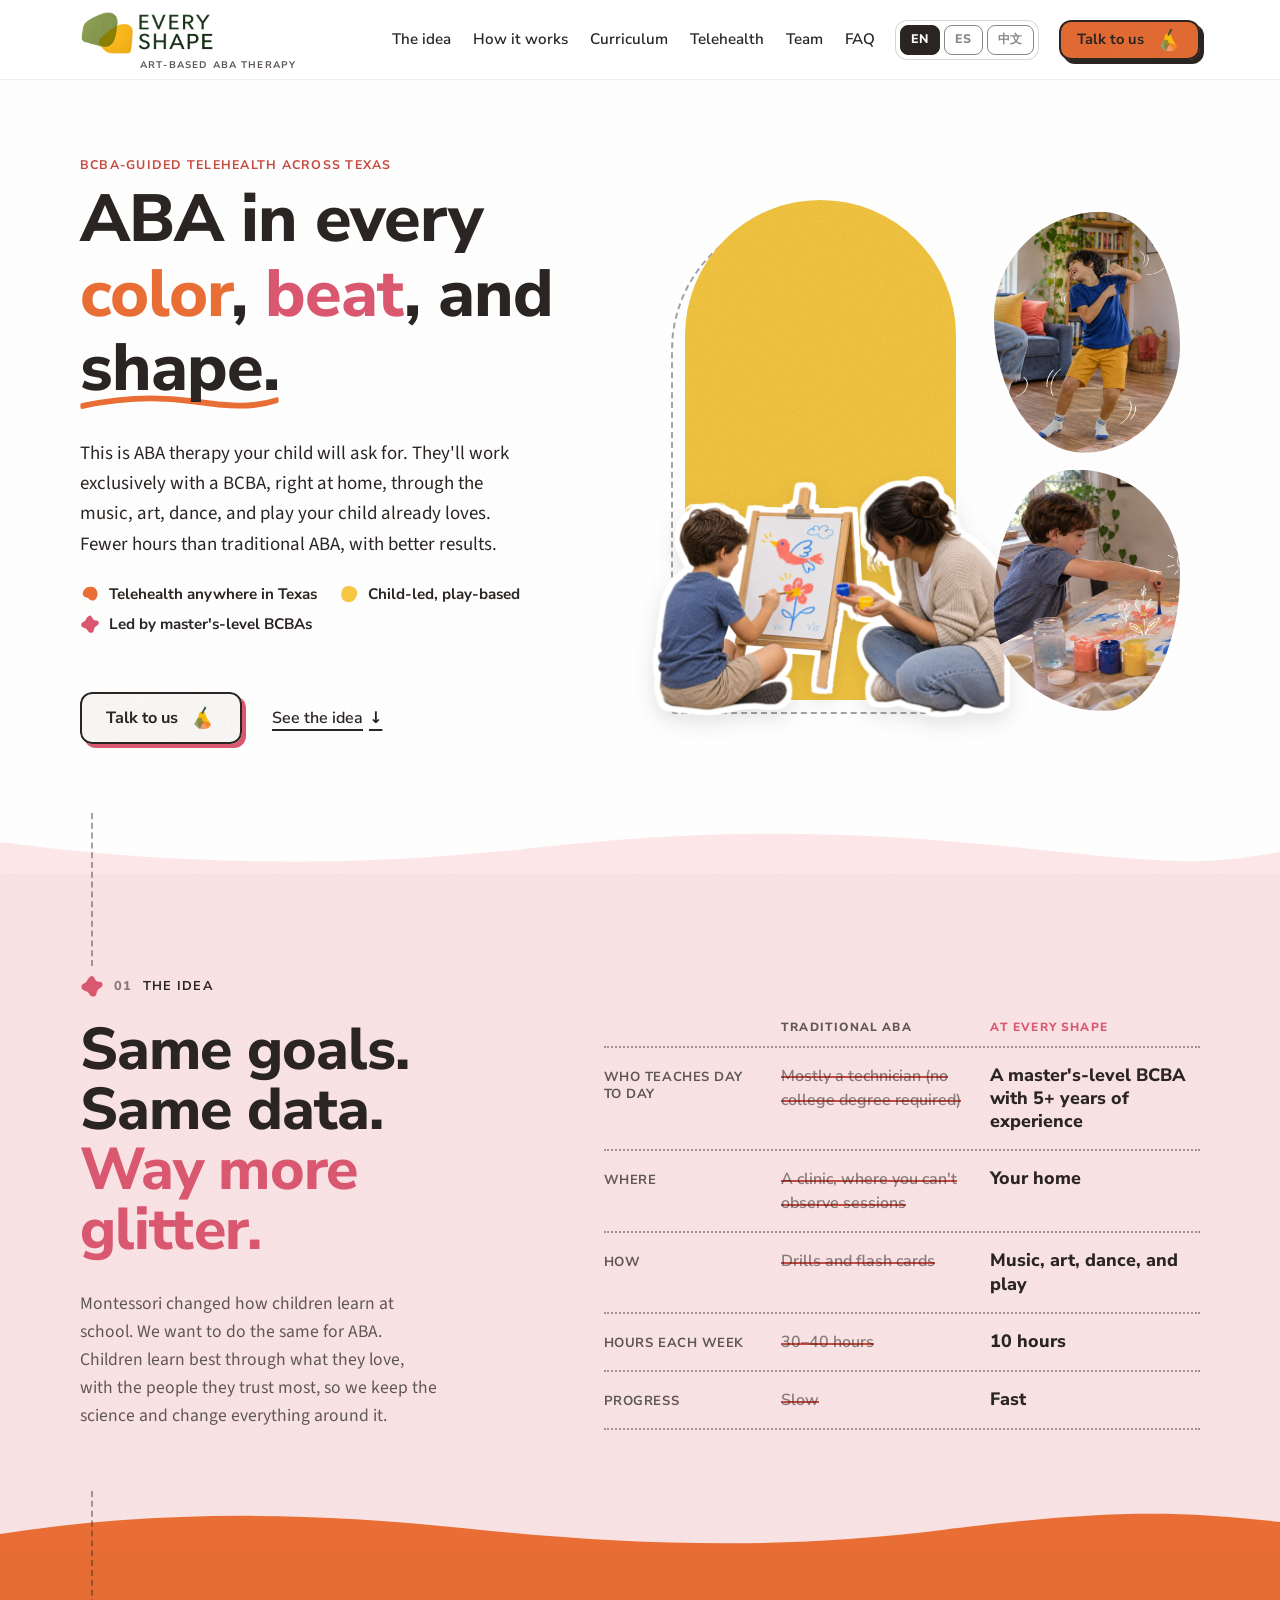
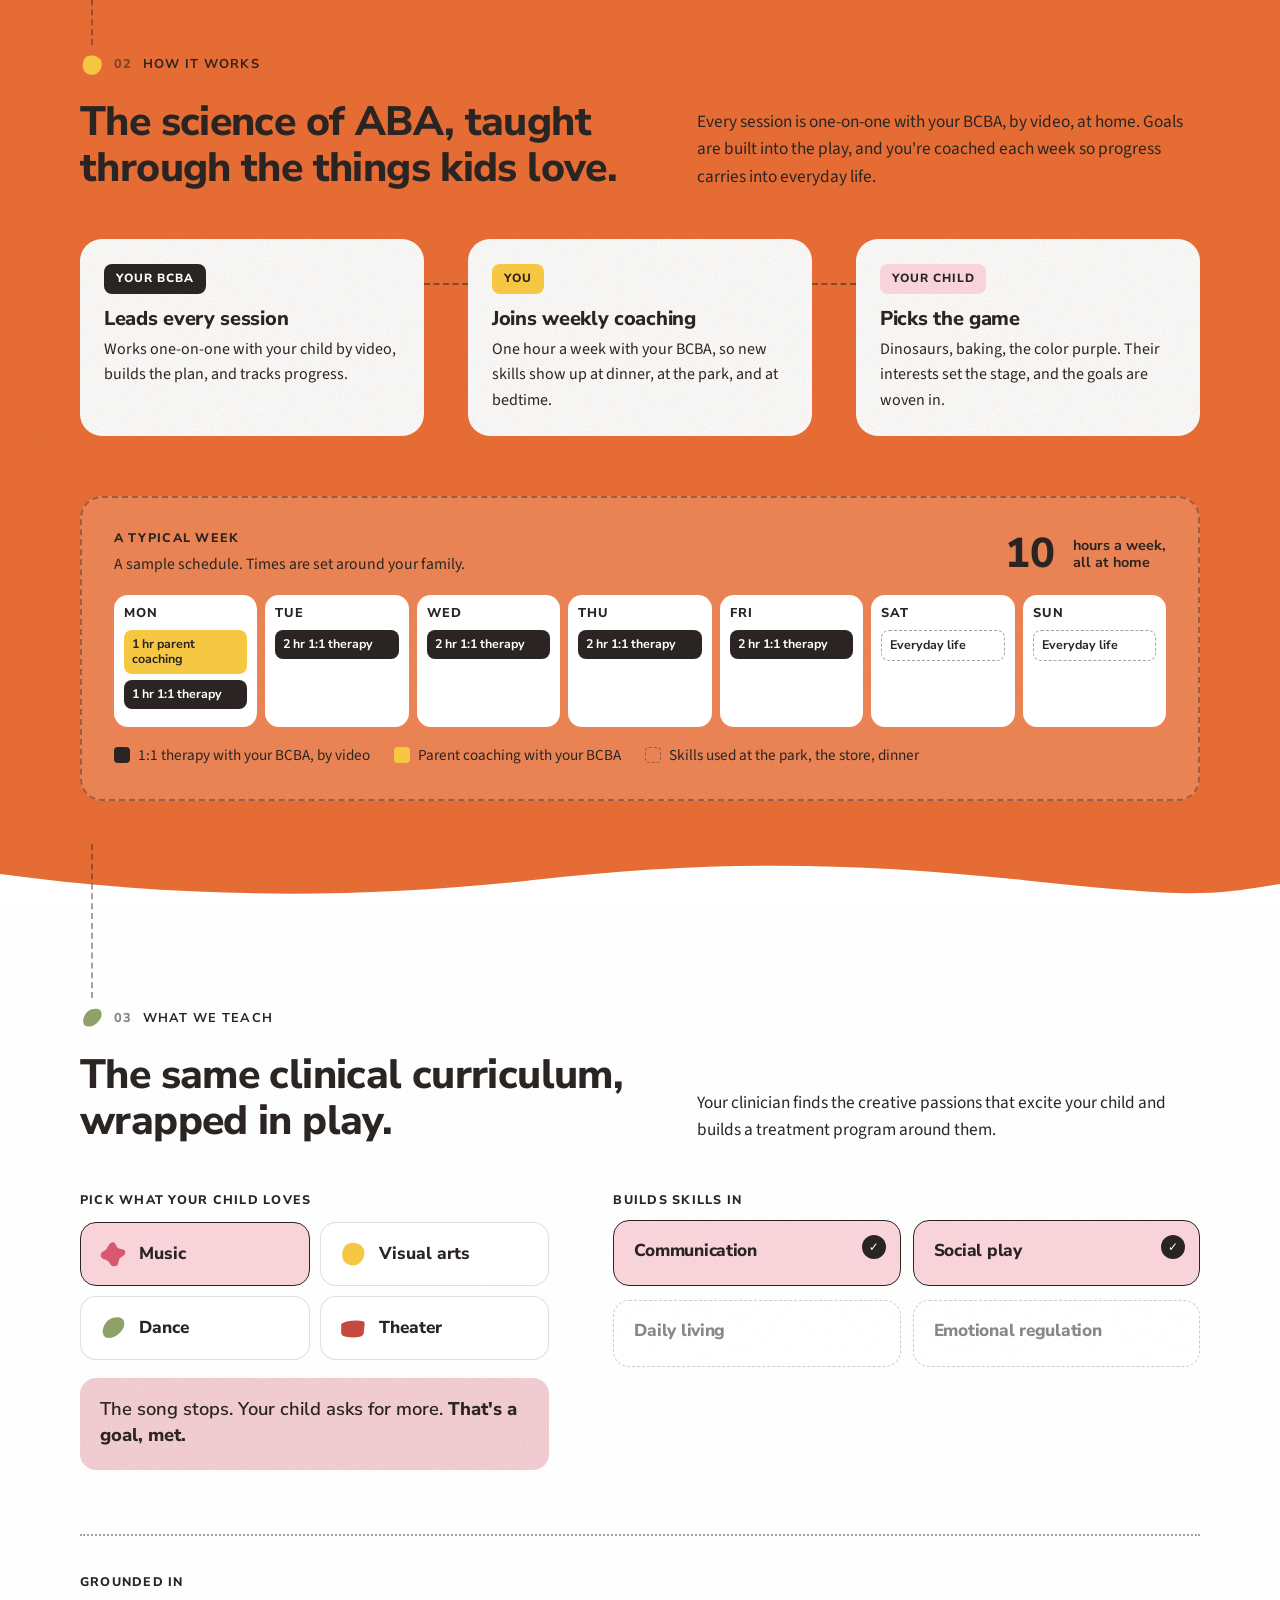
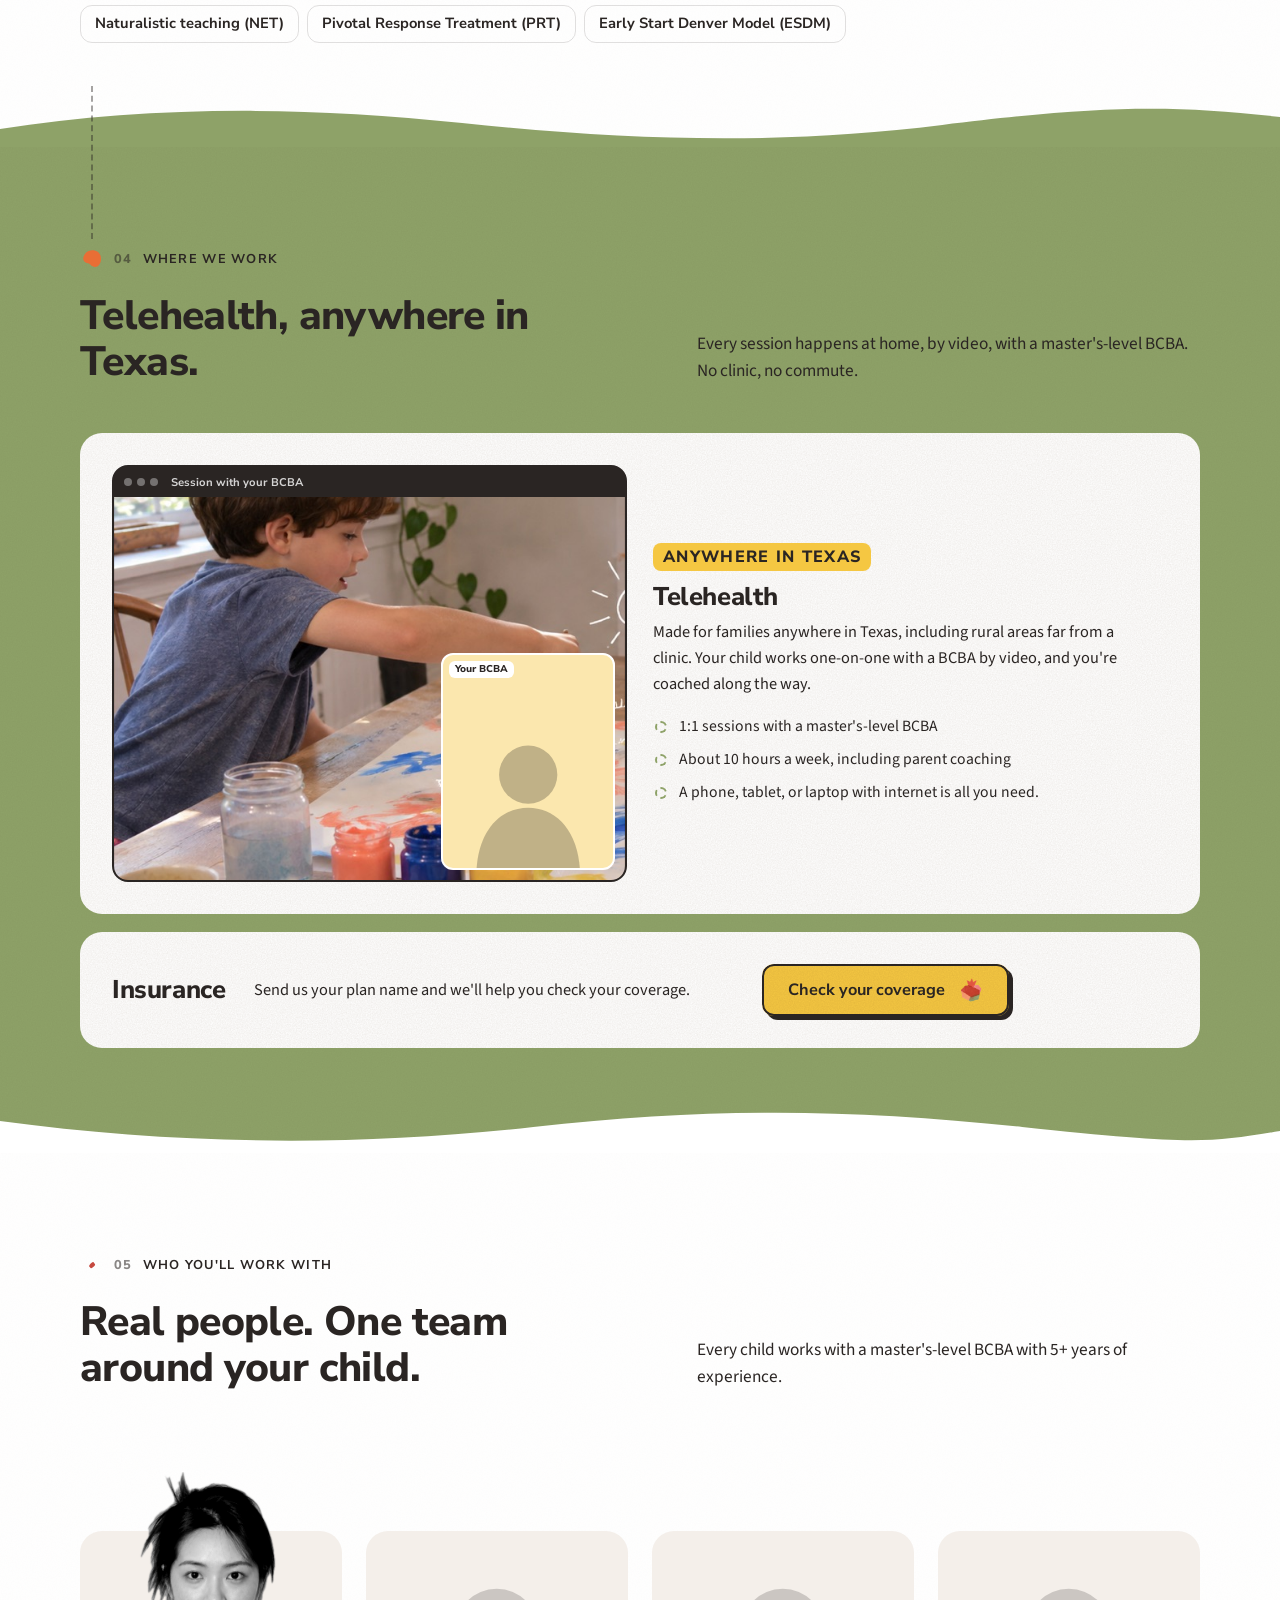
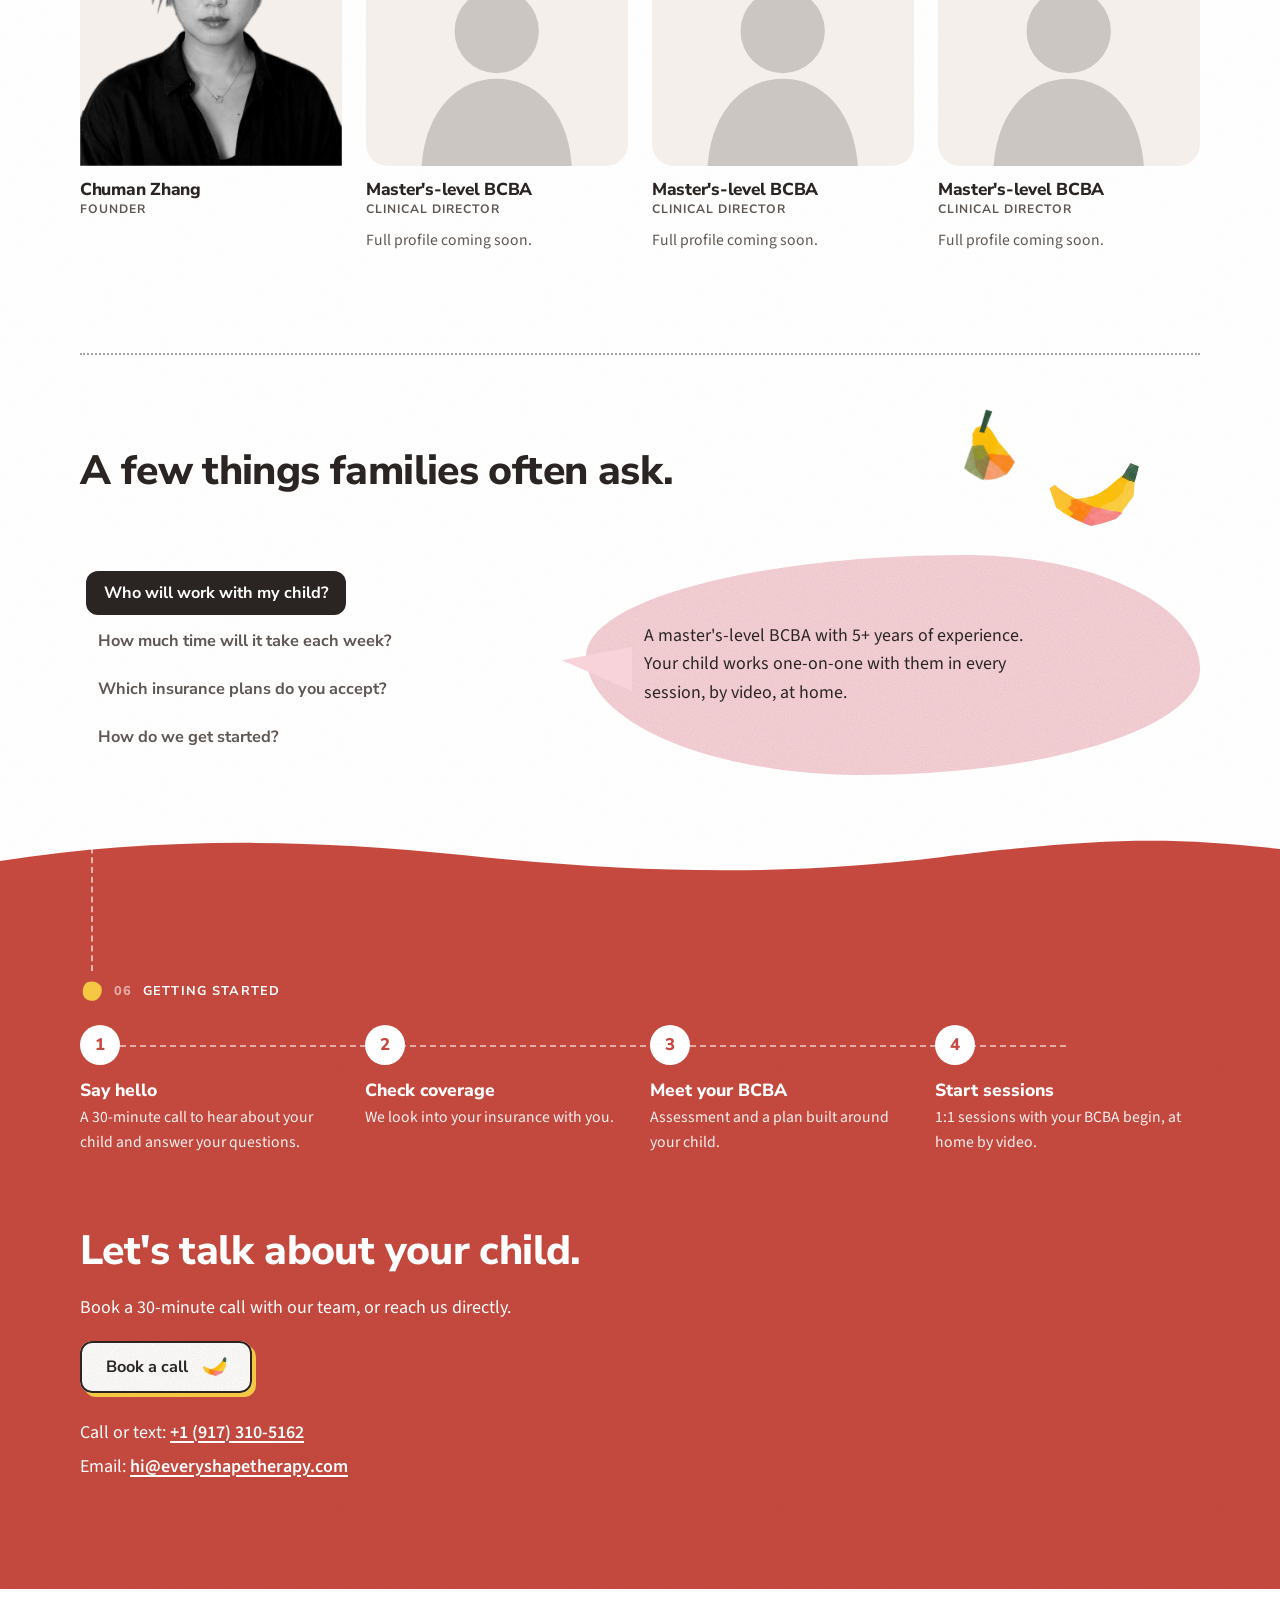
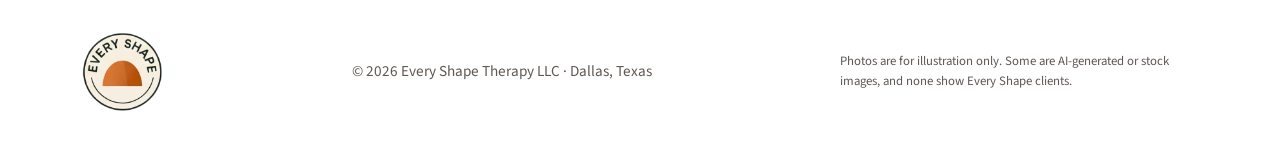
==== commit db8e49aa: "v1: cross-out runs through each line; circle logo in footer Co-Authored-By: Claude Opus 5.5 <noreply" ====
--- a/index.html
+++ b/index.html
@@ -11,7 +11,7 @@
   <link href="https://fonts.googleapis.com/css2?family=Nunito+Sans:opsz,wght@6..12,400;6..12,600;6..12,700;6..12,800&family=Source+Sans+3:wght@400;600&display=swap" rel="stylesheet">
   <script>/* add ?preview to the URL to see items still waiting on verification */ if (/[?&]preview\b/.test(location.search)) document.documentElement.classList.add("show-hold");</script>
   <link rel="stylesheet" href="assets/motion.css?v=7">
-  <link rel="stylesheet" href="styles.css?v=43">
+  <link rel="stylesheet" href="styles.css?v=44">
 </head>
 <body>
 
@@ -98,27 +98,27 @@
           </div>
           <div class="compare__row" role="row" data-reveal>
             <span role="rowheader">Who teaches day to day</span>
-            <s role="cell">Mostly a technician (no college degree required)</s>
+            <s role="cell"><span>Mostly a technician (no college degree required)</span></s>
             <strong role="cell">A master's-level BCBA with 5+ years of experience</strong>
           </div>
           <div class="compare__row" role="row" data-reveal>
             <span role="rowheader">Where</span>
-            <s role="cell">A clinic, where you can't observe sessions</s>
+            <s role="cell"><span>A clinic, where you can't observe sessions</span></s>
             <strong role="cell">Your home</strong>
           </div>
           <div class="compare__row" role="row" data-reveal>
             <span role="rowheader">How</span>
-            <s role="cell">Drills and flash cards</s>
+            <s role="cell"><span>Drills and flash cards</span></s>
             <strong role="cell">Music, art, dance, and play</strong>
           </div>
           <div class="compare__row" role="row" data-reveal>
             <span role="rowheader">Hours each week</span>
-            <s role="cell">30–40 hours</s>
+            <s role="cell"><span>30–40 hours</span></s>
             <strong role="cell">10 hours</strong>
           </div>
           <div class="compare__row" role="row" data-reveal>
             <span role="rowheader">Progress</span>
-            <s role="cell">Slow</s>
+            <s role="cell"><span>Slow</span></s>
             <strong role="cell">Fast</strong>
           </div>
         </div>
@@ -448,13 +448,13 @@
 
 <footer class="site-footer">
   <div class="wrap footer__inner">
-    <img src="assets/img/logo-secondary.png" alt="Every Shape" width="150" height="100">
+    <img class="footer__logo" src="assets/img/logo-circle.png" alt="Every Shape" width="96" height="96">
     <p>© <span id="year">2026</span> Every Shape Therapy LLC · Dallas, Texas</p>
     <p class="disclaimer">Photos are for illustration only. Some are AI-generated or stock images, and none show Every Shape clients.</p>
   </div>
 </footer>
 
-<script src="assets/i18n-strings.js?v=9"></script>
+<script src="assets/i18n-strings.js?v=10"></script>
 <script src="assets/i18n.js?v=2"></script>
 <script src="assets/motion.js?v=4"></script>
 <script src="script.js?v=17"></script>
--- a/styles.css
+++ b/styles.css
@@ -195,12 +195,12 @@
 .compare__row:last-child { border-bottom: 2px dotted var(--dash); }
 .compare__row > span { font: 700 .82rem/1.3 var(--font-head); letter-spacing: .04em; text-transform: uppercase; color: var(--ink-soft); }
 .compare s { justify-self: start; text-decoration: none; color: rgba(42, 37, 35, .55); font-weight: 600; font-size: 1rem; line-height: 1.5; }
-.compare s:not(.todo) {           /* red cross-out that draws in, on every line of the text */
-  background: linear-gradient(var(--red), var(--red)) 0 56% / 100% 2.5px no-repeat;
+.compare s > span {               /* red cross-out that draws in, through every line of the text */
+  background: linear-gradient(var(--red), var(--red)) 0 58% / 100% 2px no-repeat;
   -webkit-box-decoration-break: clone; box-decoration-break: clone;
   transition: background-size .8s var(--ease) .25s;
 }
-.es-reveal-ready .compare__row:not(.is-in) s:not(.todo) { background-size: 0 2.5px; }
+.es-reveal-ready .compare__row:not(.is-in) s > span { background-size: 0 2px; }
 .compare strong { font-weight: 800; font-size: 1.12rem; line-height: 1.3; }
 
 /* ---------- 02 HOW IT WORKS ---------- */
@@ -405,6 +405,7 @@
 .site-footer { padding: 40px 0; background: var(--white); }
 .footer__inner { display: flex; align-items: center; justify-content: space-between; gap: 20px; flex-wrap: wrap; }
 .footer__inner img { width: 110px; mix-blend-mode: multiply; }
+.footer__inner .footer__logo { width: 84px; height: auto; }
 .footer__inner p { margin: 0; font-size: .95rem; color: var(--ink-soft); }
 .disclaimer { flex-basis: 100%; font-size: .8rem !important; }
 
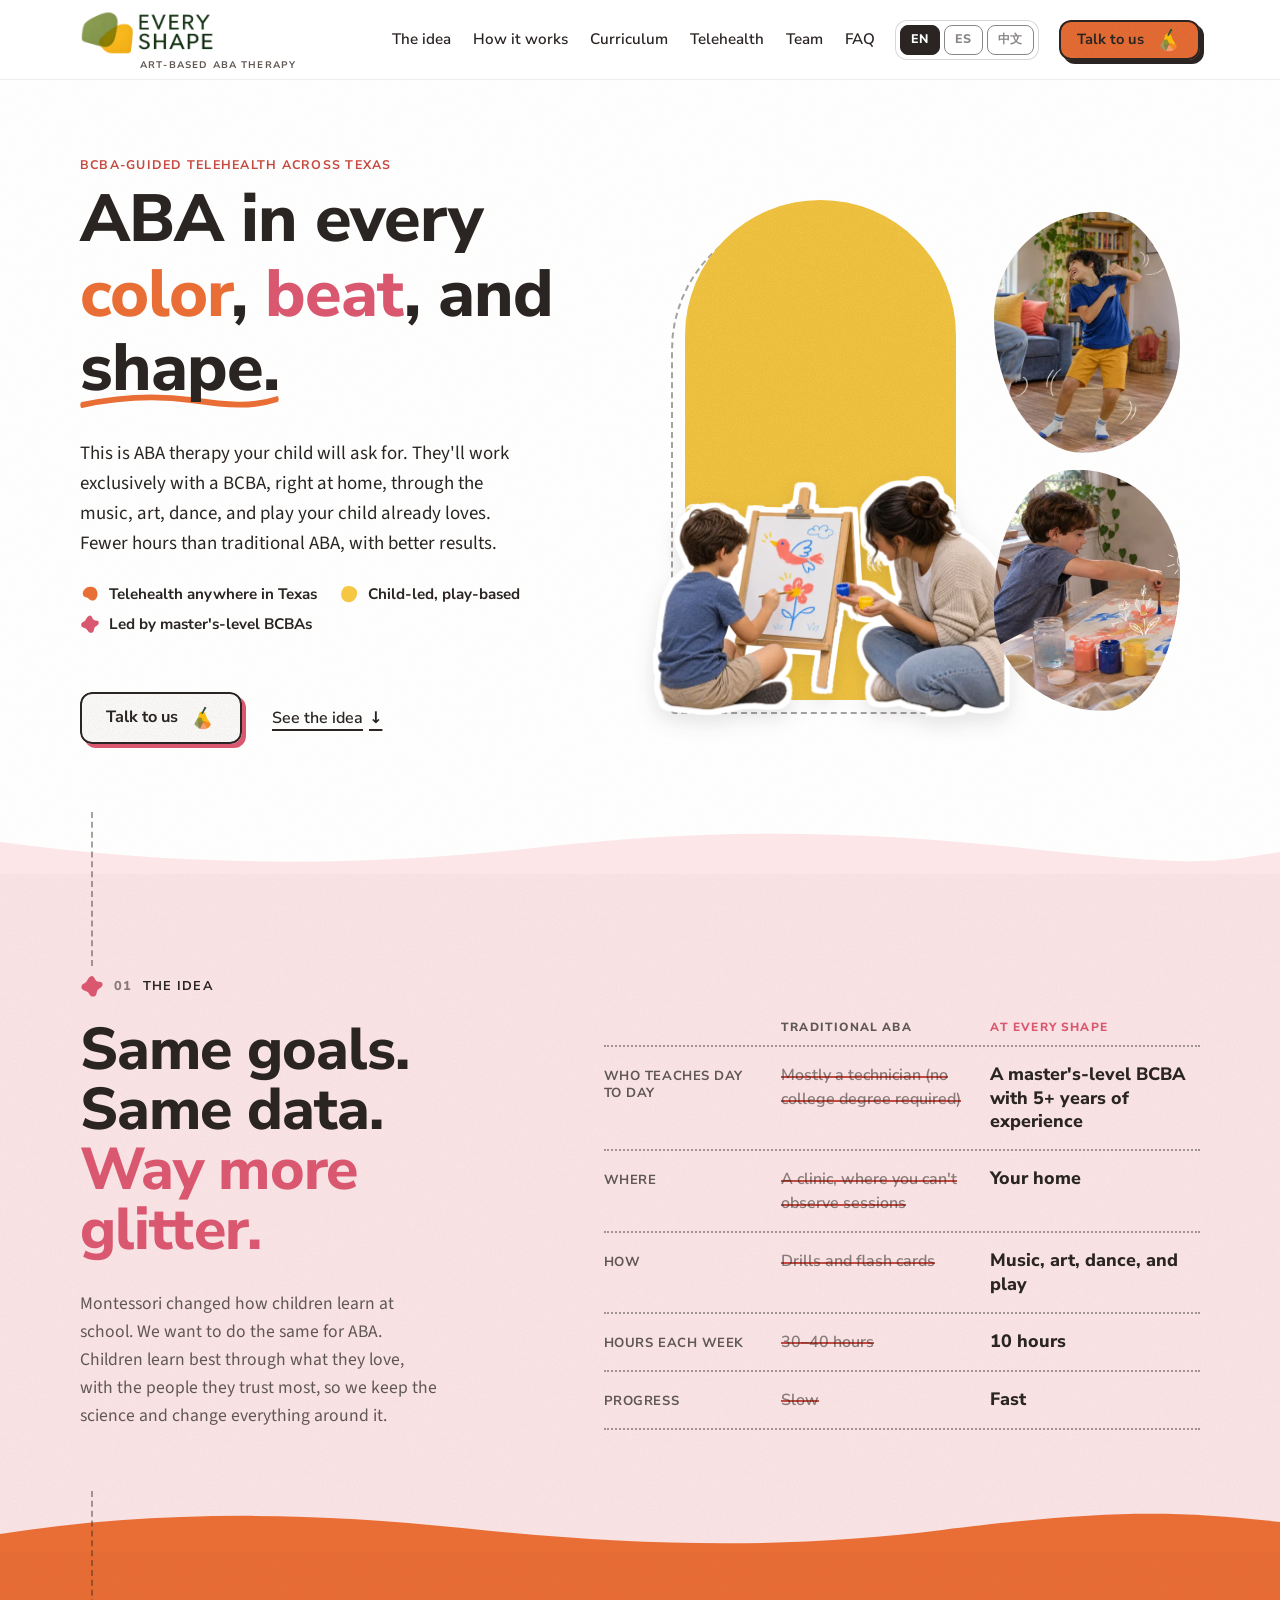
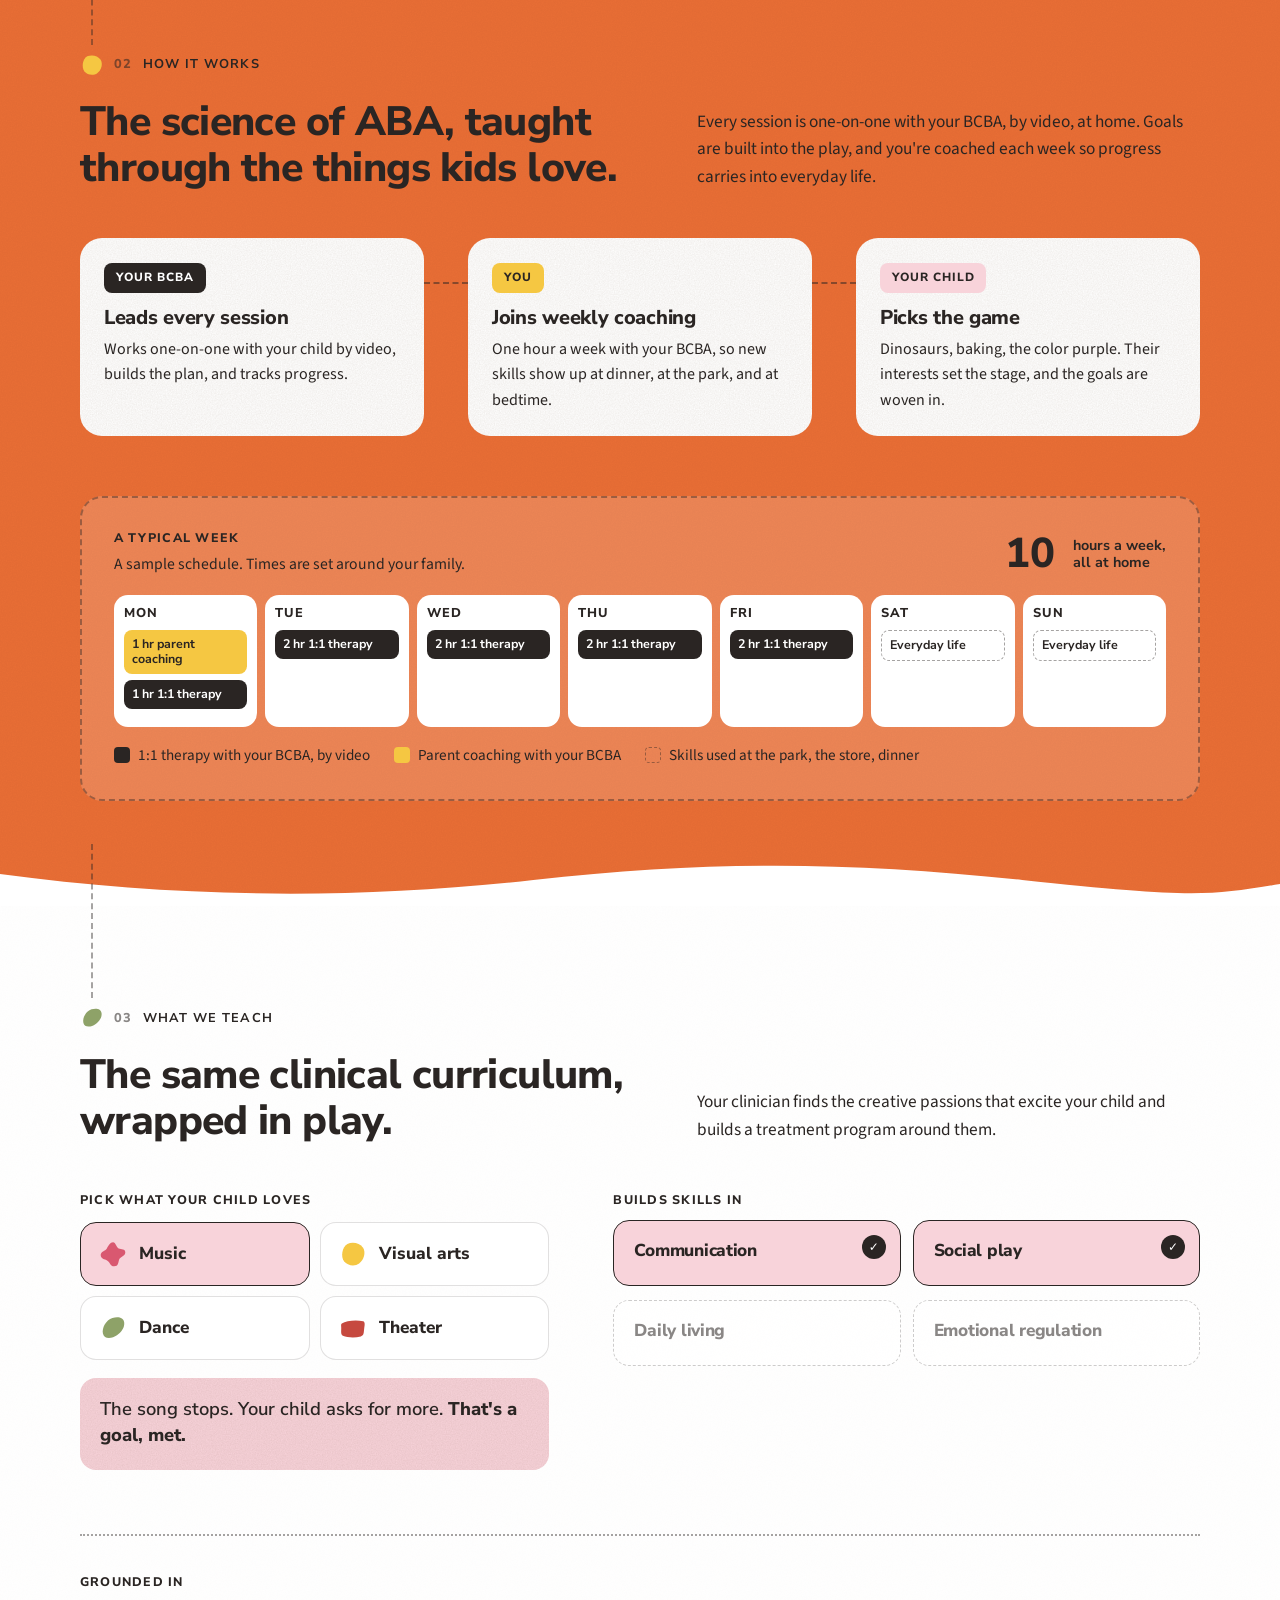
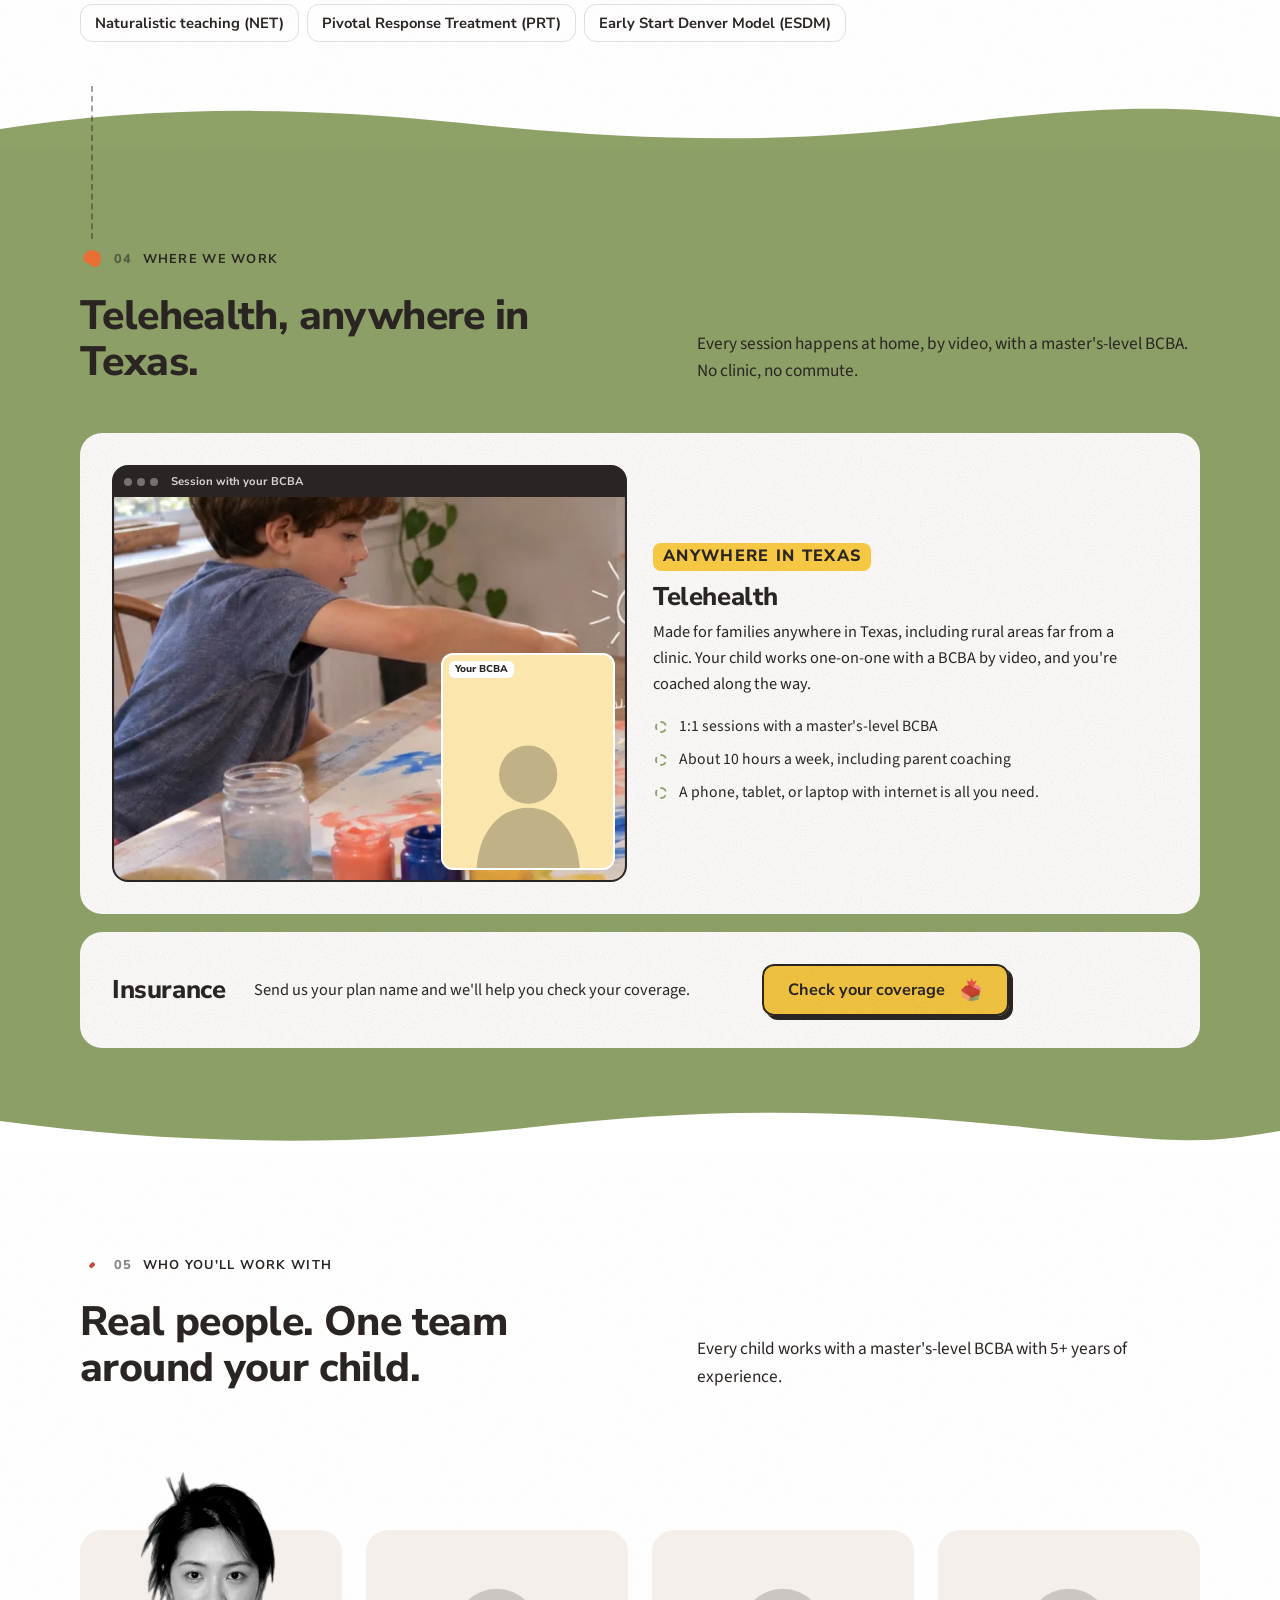
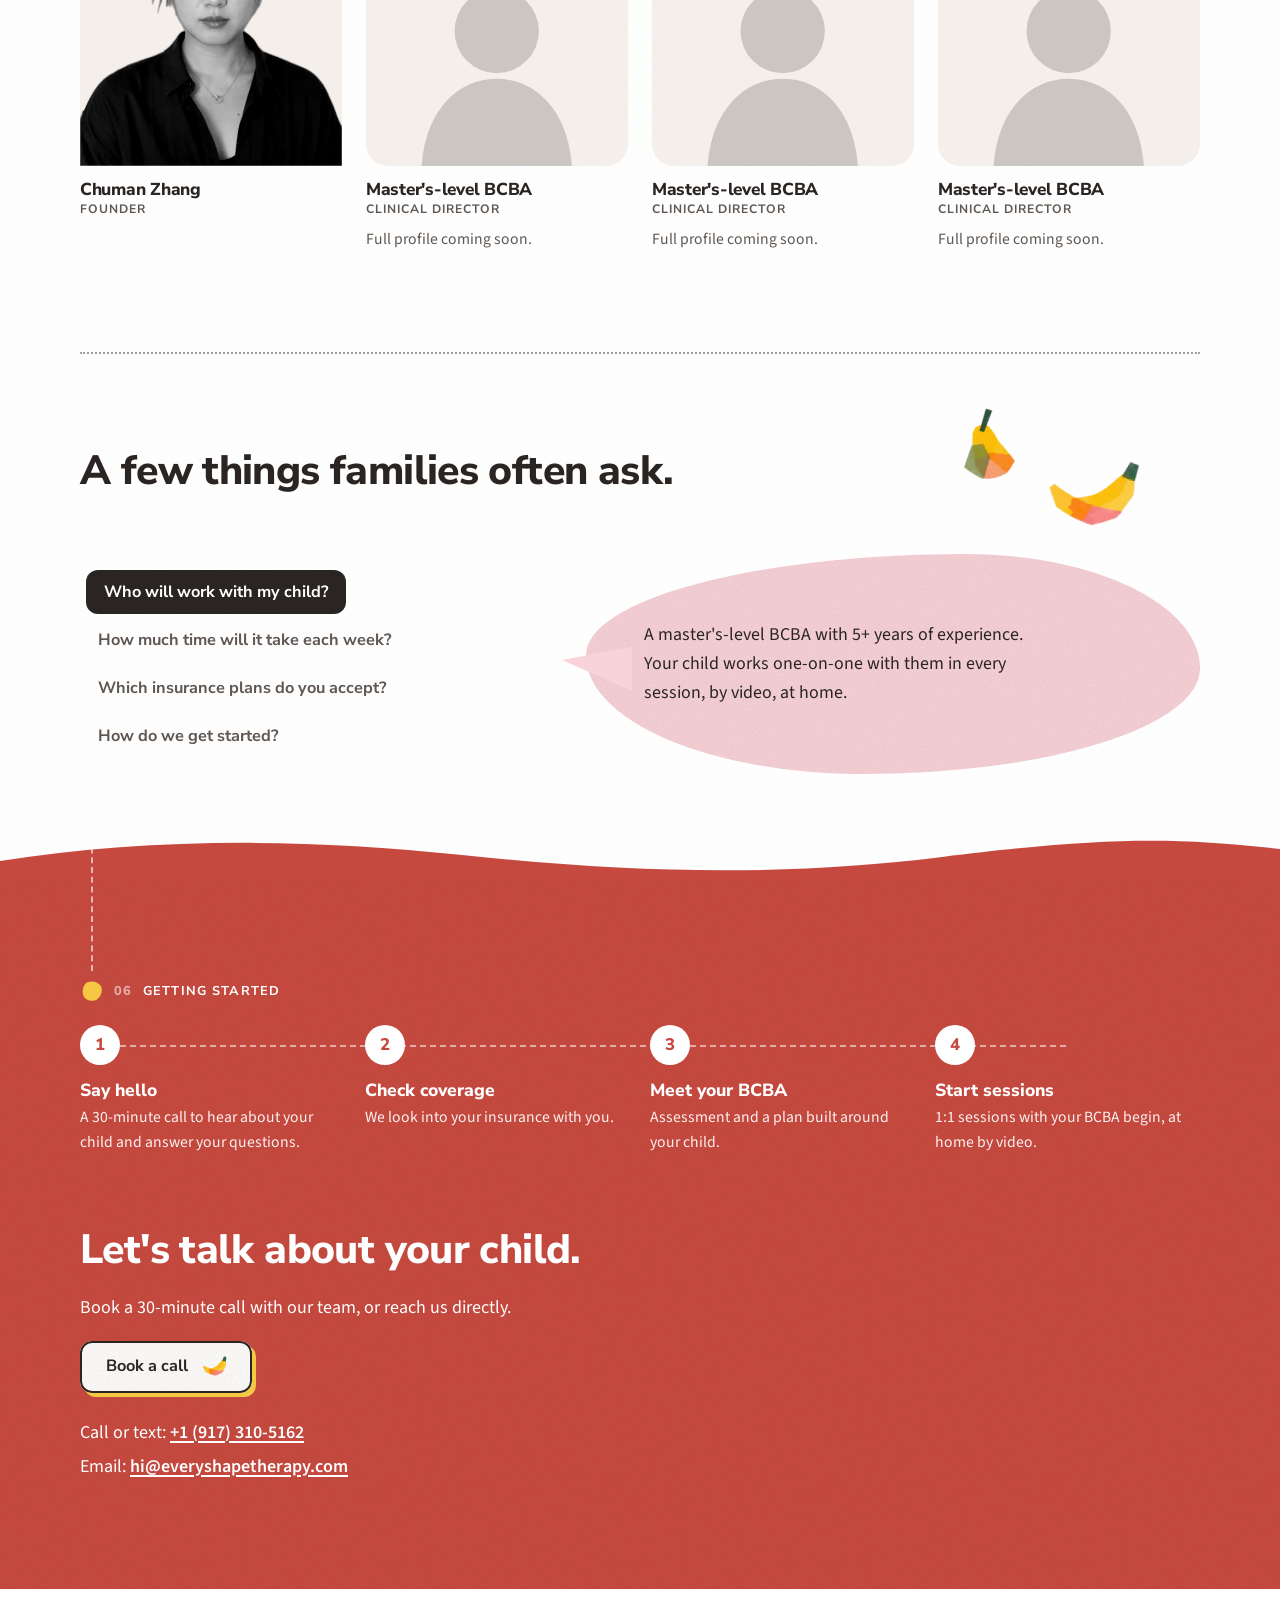
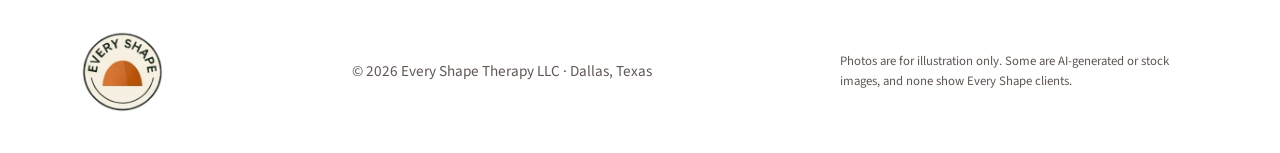
==== commit cfeb6a73: "Faster images: resized WebP versions, lazy-load below the hero, small favicon Co-Authored-By: Claude" ====
--- a/index.html
+++ b/index.html
@@ -5,7 +5,7 @@
   <meta name="viewport" content="width=device-width, initial-scale=1">
   <title>Every Shape Therapy | Virtual ABA with master's-level BCBAs across Texas</title>
   <meta name="description" content="Virtual ABA therapy across Texas. Your child works one-on-one with a master's-level BCBA, at home, through the music, art, dance, and play they already love.">
-  <link rel="icon" type="image/png" href="assets/img/favicon-1.png">
+  <link rel="icon" type="image/png" href="assets/img/favicon-64.png">
   <link rel="preconnect" href="https://fonts.googleapis.com">
   <link rel="preconnect" href="https://fonts.gstatic.com" crossorigin>
   <link href="https://fonts.googleapis.com/css2?family=Nunito+Sans:opsz,wght@6..12,400;6..12,600;6..12,700;6..12,800&family=Source+Sans+3:wght@400;600&display=swap" rel="stylesheet">
@@ -30,7 +30,7 @@
 
 <header class="site-header">
   <a class="brand" href="#top" aria-label="Every Shape Therapy home" data-i18n-label>
-    <img src="assets/img/logo-primary-tight.png" alt="Every Shape" width="820" height="270">
+    <img src="assets/img/logo-primary-tight.webp" alt="Every Shape" width="820" height="270">
     <span class="brand__tag">Art-based ABA Therapy</span>
   </a>
   <nav class="site-nav" aria-label="Main" data-i18n-label>
@@ -67,13 +67,13 @@
 
       <div class="hero__photos">
         <figure class="frame frame--arch frame--pop">
-          <img class="sticker hero__easel" src="assets/img/cutouts/easel-rbt.png" alt="A child painting at an easel while a therapist holds the paint pots">
+          <img class="sticker hero__easel" src="assets/img/cutouts/easel-rbt.webp" alt="A child painting at an easel while a therapist holds the paint pots">
         </figure>
         <figure class="frame frame--pill frame--blush">
-          <img src="assets/img/photos/dance-home.jpg" alt="A child dancing in the living room">
+          <img src="assets/img/photos/dance-home.webp" alt="A child dancing in the living room">
         </figure>
         <figure class="frame frame--pill frame--orange">
-          <img src="assets/img/photos/painting-table.jpg" alt="A child painting at the kitchen table">
+          <img src="assets/img/photos/painting-table.webp" alt="A child painting at the kitchen table">
         </figure>
         <span class="hero__dash" aria-hidden="true"></span>
       </div>
@@ -83,7 +83,7 @@
   <!-- ===== 01 THE IDEA (blush) ===== -->
   <section class="sheet sheet--blush" id="idea">
     <div class="wrap">
-      <p class="stop" data-reveal><img class="shp" src="assets/img/shapes/pink.svg?v=4" alt="" aria-hidden="true"><b>01</b> The idea</p>
+      <p class="stop" data-reveal><img loading="lazy" decoding="async" class="shp" src="assets/img/shapes/pink.svg?v=4" alt="" aria-hidden="true"><b>01</b> The idea</p>
       <div class="idea">
         <div class="idea__text">
           <h2 class="glitter">Same goals.<br>Same data.<br><span>Way more glitter.</span></h2>
@@ -129,7 +129,7 @@
   <!-- ===== 02 HOW IT WORKS (orange) ===== -->
   <section class="sheet sheet--orange" id="how">
     <div class="wrap">
-      <p class="stop" data-reveal><img class="shp" src="assets/img/shapes/yellow.svg?v=4" alt="" aria-hidden="true"><b>02</b> How it works</p>
+      <p class="stop" data-reveal><img loading="lazy" decoding="async" class="shp" src="assets/img/shapes/yellow.svg?v=4" alt="" aria-hidden="true"><b>02</b> How it works</p>
       <div class="head2">
         <h2>The science of ABA, taught through the things kids love.</h2>
         <p>Every session is one-on-one with your BCBA, by video, at home. Goals are built into the play, and you're coached each week so progress carries into everyday life.</p>
@@ -185,7 +185,7 @@
   <!-- ===== 03 CURRICULUM (white) ===== -->
   <section class="sheet sheet--white" id="curriculum">
     <div class="wrap">
-      <p class="stop" data-reveal><img class="shp" src="assets/img/shapes/sage.svg?v=4" alt="" aria-hidden="true"><b>03</b> What we teach</p>
+      <p class="stop" data-reveal><img loading="lazy" decoding="async" class="shp" src="assets/img/shapes/sage.svg?v=4" alt="" aria-hidden="true"><b>03</b> What we teach</p>
       <div class="head2">
         <h2>The same clinical curriculum, wrapped in play.</h2>
         <p>Your clinician finds the creative passions that excite your child and builds a treatment program around them.</p>
@@ -196,16 +196,16 @@
           <p class="sub">Pick what your child loves</p>
           <div class="ways" role="tablist" aria-label="Ways in" data-i18n-label>
             <button class="way" role="tab" aria-selected="true" data-color="pink" data-skills="comm social">
-              <img class="shp" src="assets/img/shapes/pink.svg?v=4" alt="" aria-hidden="true">Music
+              <img loading="lazy" decoding="async" class="shp" src="assets/img/shapes/pink.svg?v=4" alt="" aria-hidden="true">Music
             </button>
             <button class="way" role="tab" aria-selected="false" data-color="yellow" data-skills="comm daily">
-              <img class="shp" src="assets/img/shapes/yellow.svg?v=4" alt="" aria-hidden="true">Visual arts
+              <img loading="lazy" decoding="async" class="shp" src="assets/img/shapes/yellow.svg?v=4" alt="" aria-hidden="true">Visual arts
             </button>
             <button class="way" role="tab" aria-selected="false" data-color="sage" data-skills="social reg">
-              <img class="shp" src="assets/img/shapes/sage.svg?v=4" alt="" aria-hidden="true">Dance
+              <img loading="lazy" decoding="async" class="shp" src="assets/img/shapes/sage.svg?v=4" alt="" aria-hidden="true">Dance
             </button>
             <button class="way" role="tab" aria-selected="false" data-color="red" data-skills="comm social reg">
-              <img class="shp" src="assets/img/shapes/red.svg?v=4" alt="" aria-hidden="true">Theater
+              <img loading="lazy" decoding="async" class="shp" src="assets/img/shapes/red.svg?v=4" alt="" aria-hidden="true">Theater
             </button>
           </div>
           <div class="way__say" aria-live="polite">
@@ -253,7 +253,7 @@
   <!-- ===== 04 TWO WAYS TO WORK WITH US (sage) ===== -->
   <section class="sheet sheet--sage" id="services">
     <div class="wrap">
-      <p class="stop" data-reveal><img class="shp" src="assets/img/shapes/orange.svg?v=4" alt="" aria-hidden="true"><b>04</b> Where we work</p>
+      <p class="stop" data-reveal><img loading="lazy" decoding="async" class="shp" src="assets/img/shapes/orange.svg?v=4" alt="" aria-hidden="true"><b>04</b> Where we work</p>
       <div class="head2">
         <h2>Telehealth, anywhere in Texas.</h2>
         <p>Every session happens at home, by video, with a master's-level BCBA. No clinic, no commute.</p>
@@ -264,7 +264,7 @@
           <div class="call" aria-hidden="true">
             <div class="call__bar"><i></i><i></i><i></i><span>Session with your BCBA</span></div>
             <div class="call__screen">
-              <img src="assets/img/photos/painting-table.jpg" alt="">
+              <img loading="lazy" decoding="async" src="assets/img/photos/painting-table.webp" alt="">
               <div class="call__pip"><svg viewBox="0 0 200 220"><circle cx="100" cy="78" r="44"/><path d="M22 220c4-60 38-92 78-92s74 32 78 92z"/></svg><span>Your BCBA</span></div>
             </div>
           </div>
@@ -281,7 +281,7 @@
         </article>
 
         <article class="svc__card hold" data-reveal="2">
-          <img class="sticker svc__kid" src="assets/img/cutouts/chalk-girl.png" alt="A little girl drawing with chalk on the pavement">
+          <img loading="lazy" decoding="async" class="sticker svc__kid" src="assets/img/cutouts/chalk-girl.webp" alt="A little girl drawing with chalk on the pavement">
           <p class="svc__tag">Dallas and Austin</p>
           <h3>In-home ABA</h3>
           <p>An RBT works with your child at home, guided by a BCBA, and you're coached along the way too.</p>
@@ -324,7 +324,7 @@
   <!-- ===== 05 TEAM + FAQ (white) ===== -->
   <section class="sheet sheet--white" id="team">
     <div class="wrap">
-      <p class="stop" data-reveal><img class="shp" src="assets/img/shapes/red.svg?v=4" alt="" aria-hidden="true"><b>05</b> Who you'll work with</p>
+      <p class="stop" data-reveal><img loading="lazy" decoding="async" class="shp" src="assets/img/shapes/red.svg?v=4" alt="" aria-hidden="true"><b>05</b> Who you'll work with</p>
       <div class="head2">
         <h2>Real people. One team around your child.</h2>
         <p>Every child works with a master's-level BCBA with 5+ years of experience.</p>
@@ -332,7 +332,7 @@
 
       <div class="founders">
         <article class="founder">
-          <div class="founder__photo"><img class="cut" src="assets/img/team/cutout/chuman.png" alt="Chuman Zhang"></div>
+          <div class="founder__photo"><img loading="lazy" decoding="async" class="cut" src="assets/img/team/cutout/chuman.webp" alt="Chuman Zhang"></div>
           <h3>Chuman Zhang</h3>
           <p class="founder__role">Founder</p>
           <p class="founder__bio todo hold">Why you started Every Shape, in two or three warm sentences.</p>
@@ -357,13 +357,13 @@
           <p class="founder__bio">Full profile coming soon.</p>
         </article>
         <article class="founder hold">
-          <div class="founder__photo"><img class="cut" src="assets/img/team/cutout/kimberly.png" alt="Kimberly Sadovich"></div>
+          <div class="founder__photo"><img loading="lazy" decoding="async" class="cut" src="assets/img/team/cutout/kimberly.webp" alt="Kimberly Sadovich"></div>
           <h3>Kimberly Sadovich<span class="todo">, credentials</span></h3>
           <p class="founder__role">Clinical Director</p>
           <p class="founder__bio todo">Clinical background, and what they love about this work.</p>
         </article>
         <article class="founder hold">
-          <div class="founder__photo"><img class="cut" src="assets/img/team/cutout/maggie.png" alt="Maggie Terry"></div>
+          <div class="founder__photo"><img loading="lazy" decoding="async" class="cut" src="assets/img/team/cutout/maggie.webp" alt="Maggie Terry"></div>
           <h3>Maggie Terry<span class="todo">, credentials</span></h3>
           <p class="founder__role">Clinical Director</p>
           <p class="founder__bio todo">Clinical background, and what they love about this work.</p>
@@ -381,8 +381,8 @@
         <div class="faq-head">
           <h2>A few things families often ask.</h2>
           <div class="faq-fruit" aria-hidden="true">
-            <img class="faq-fruit__pear" src="assets/img/icon-1.png" alt="">
-            <img class="faq-fruit__banana" src="assets/img/icon-3.png" alt="">
+            <img loading="lazy" decoding="async" class="faq-fruit__pear" src="assets/img/icon-1.webp" alt="">
+            <img loading="lazy" decoding="async" class="faq-fruit__banana" src="assets/img/icon-3.webp" alt="">
           </div>
         </div>
         <div class="faq-c">
@@ -406,7 +406,7 @@
   <!-- ===== 06 GET STARTED + CONTACT (red) ===== -->
   <section class="sheet sheet--red" id="contact">
     <div class="wrap">
-      <p class="stop" data-reveal><img class="shp" src="assets/img/shapes/yellow.svg?v=4" alt="" aria-hidden="true"><b>06</b> Getting started</p>
+      <p class="stop" data-reveal><img loading="lazy" decoding="async" class="shp" src="assets/img/shapes/yellow.svg?v=4" alt="" aria-hidden="true"><b>06</b> Getting started</p>
       <ol class="start">
         <li data-reveal="1"><b>1</b><strong>Say hello</strong><span>A 30-minute call to hear about your child and answer your questions.</span></li>
         <li data-reveal="2"><b>2</b><strong>Check coverage</strong><span>We look into your insurance with you.</span></li>
@@ -448,7 +448,7 @@
 
 <footer class="site-footer">
   <div class="wrap footer__inner">
-    <img class="footer__logo" src="assets/img/logo-circle.png" alt="Every Shape" width="96" height="96">
+    <img loading="lazy" decoding="async" class="footer__logo" src="assets/img/logo-circle.webp" alt="Every Shape" width="96" height="96">
     <p>© <span id="year">2026</span> Every Shape Therapy LLC · Dallas, Texas</p>
     <p class="disclaimer">Photos are for illustration only. Some are AI-generated or stock images, and none show Every Shape clients.</p>
   </div>
@@ -456,7 +456,7 @@
 
 <script src="assets/i18n-strings.js?v=10"></script>
 <script src="assets/i18n.js?v=2"></script>
-<script src="assets/motion.js?v=4"></script>
+<script src="assets/motion.js?v=5"></script>
 <script src="script.js?v=17"></script>
 </body>
 </html>
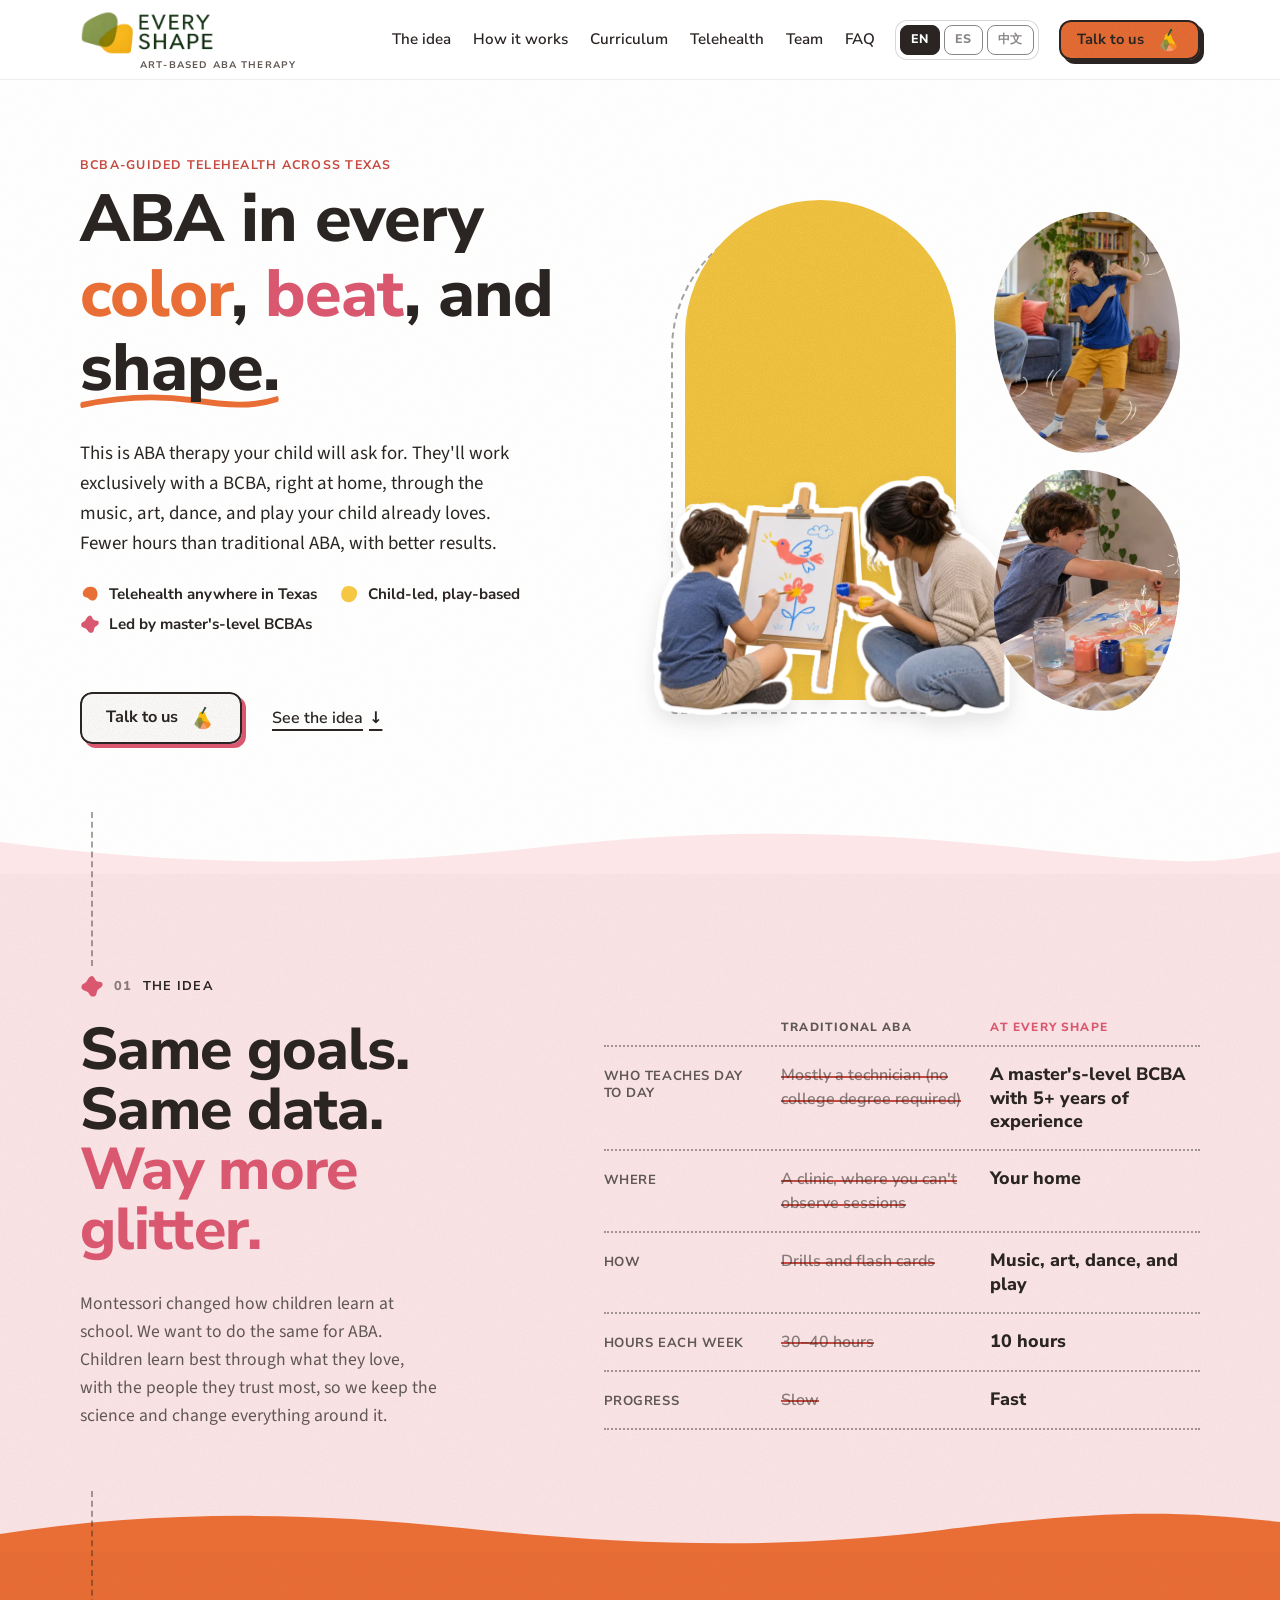
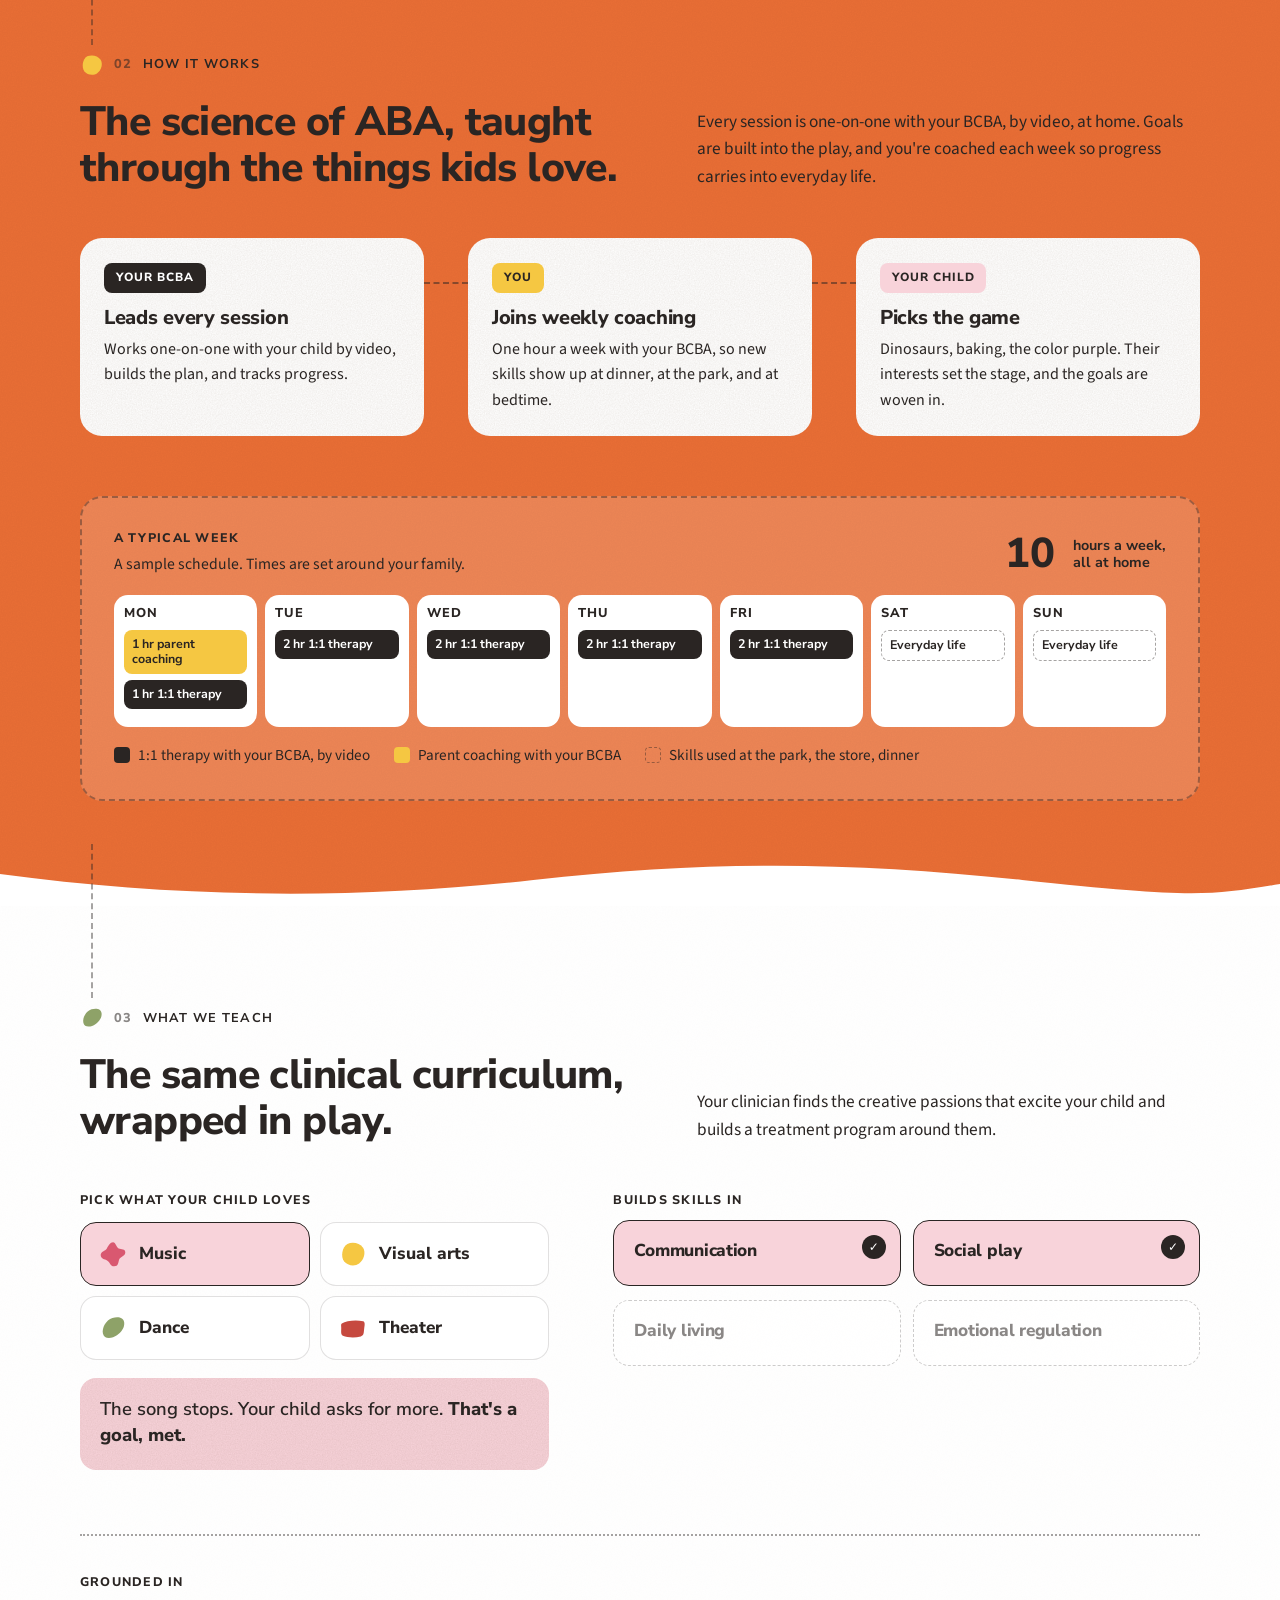
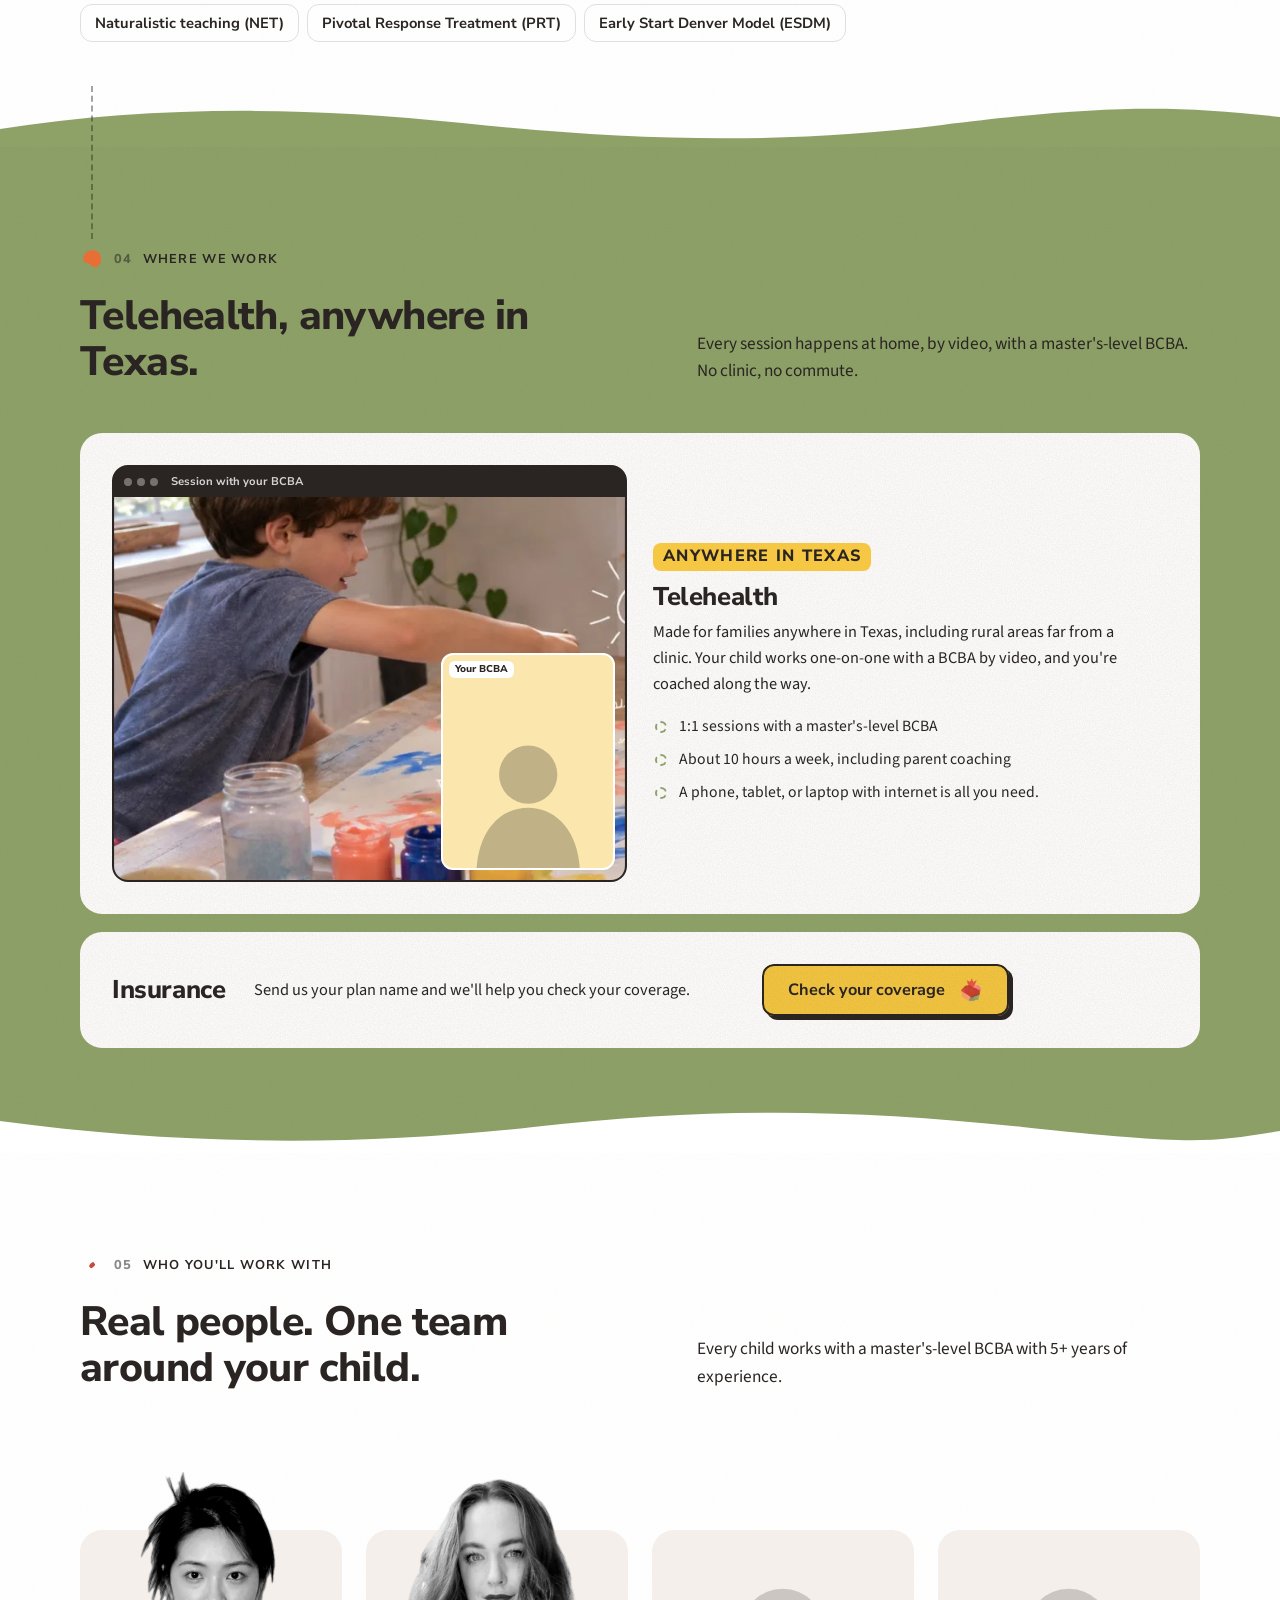
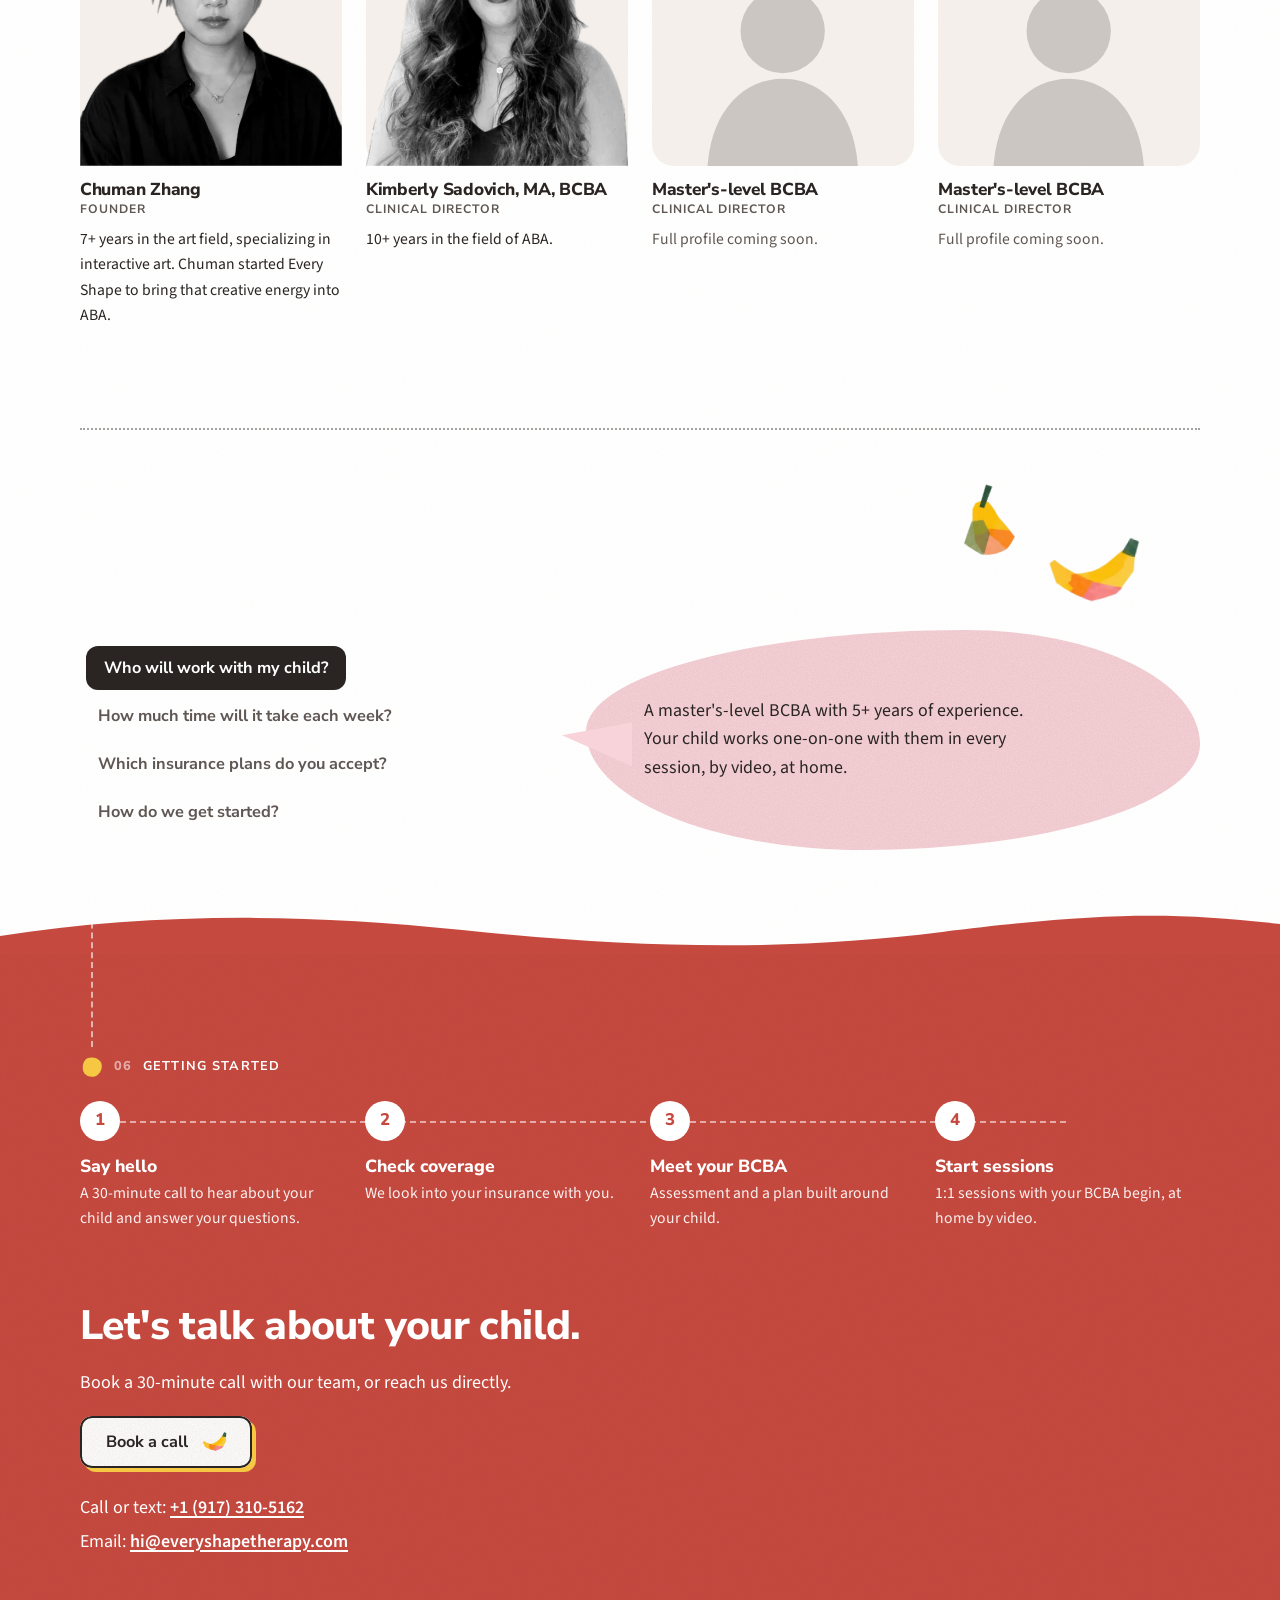
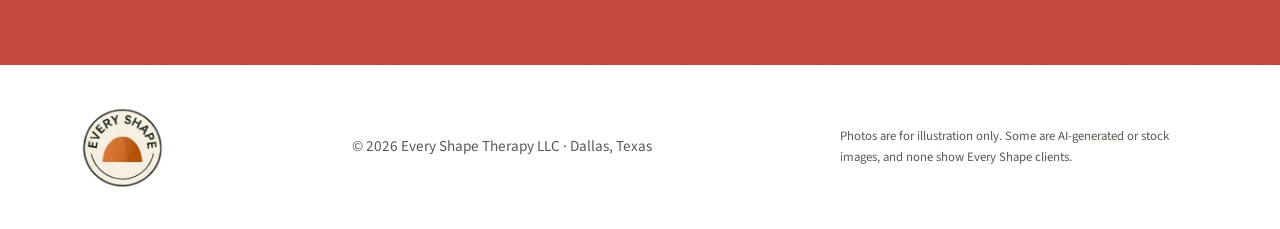
==== commit e1b1ba5c: "Team: publish Kimberly's card and founder bio Co-Authored-By: Claude Opus 5.5 <noreply@anthropic.com" ====
--- a/index.html
+++ b/index.html
@@ -335,9 +335,15 @@
           <div class="founder__photo"><img loading="lazy" decoding="async" class="cut" src="assets/img/team/cutout/chuman.webp" alt="Chuman Zhang"></div>
           <h3>Chuman Zhang</h3>
           <p class="founder__role">Founder</p>
-          <p class="founder__bio todo hold">Why you started Every Shape, in two or three warm sentences.</p>
-        </article>
-        <!-- Placeholder profiles until each BCBA approves their details. Real cards below are on hold. -->
+          <p class="founder__bio">7+ years in the art field, specializing in interactive art. Chuman started Every Shape to bring that creative energy into ABA.</p>
+        </article>
+        <!-- Approved profiles first; generic cards fill in until each BCBA approves their details. Held cards below. -->
+        <article class="founder">
+          <div class="founder__photo"><img loading="lazy" decoding="async" class="cut" src="assets/img/team/cutout/kimberly.webp" alt="Kimberly Sadovich"></div>
+          <h3>Kimberly Sadovich, MA, BCBA</h3>
+          <p class="founder__role">Clinical Director</p>
+          <p class="founder__bio">10+ years in the field of ABA.</p>
+        </article>
         <article class="founder founder--generic">
           <div class="founder__photo"><svg class="silhouette" viewBox="0 0 200 220" aria-hidden="true"><circle cx="100" cy="72" r="46"/><path d="M18 220c4-62 40-96 82-96s78 34 82 96z"/></svg></div>
           <h3>Master's-level BCBA</h3>
@@ -349,18 +355,6 @@
           <h3>Master's-level BCBA</h3>
           <p class="founder__role">Clinical Director</p>
           <p class="founder__bio">Full profile coming soon.</p>
-        </article>
-        <article class="founder founder--generic">
-          <div class="founder__photo"><svg class="silhouette" viewBox="0 0 200 220" aria-hidden="true"><circle cx="100" cy="72" r="46"/><path d="M18 220c4-62 40-96 82-96s78 34 82 96z"/></svg></div>
-          <h3>Master's-level BCBA</h3>
-          <p class="founder__role">Clinical Director</p>
-          <p class="founder__bio">Full profile coming soon.</p>
-        </article>
-        <article class="founder hold">
-          <div class="founder__photo"><img loading="lazy" decoding="async" class="cut" src="assets/img/team/cutout/kimberly.webp" alt="Kimberly Sadovich"></div>
-          <h3>Kimberly Sadovich<span class="todo">, credentials</span></h3>
-          <p class="founder__role">Clinical Director</p>
-          <p class="founder__bio todo">Clinical background, and what they love about this work.</p>
         </article>
         <article class="founder hold">
           <div class="founder__photo"><img loading="lazy" decoding="async" class="cut" src="assets/img/team/cutout/maggie.webp" alt="Maggie Terry"></div>
@@ -454,7 +448,7 @@
   </div>
 </footer>
 
-<script src="assets/i18n-strings.js?v=10"></script>
+<script src="assets/i18n-strings.js?v=11"></script>
 <script src="assets/i18n.js?v=2"></script>
 <script src="assets/motion.js?v=5"></script>
 <script src="script.js?v=17"></script>
